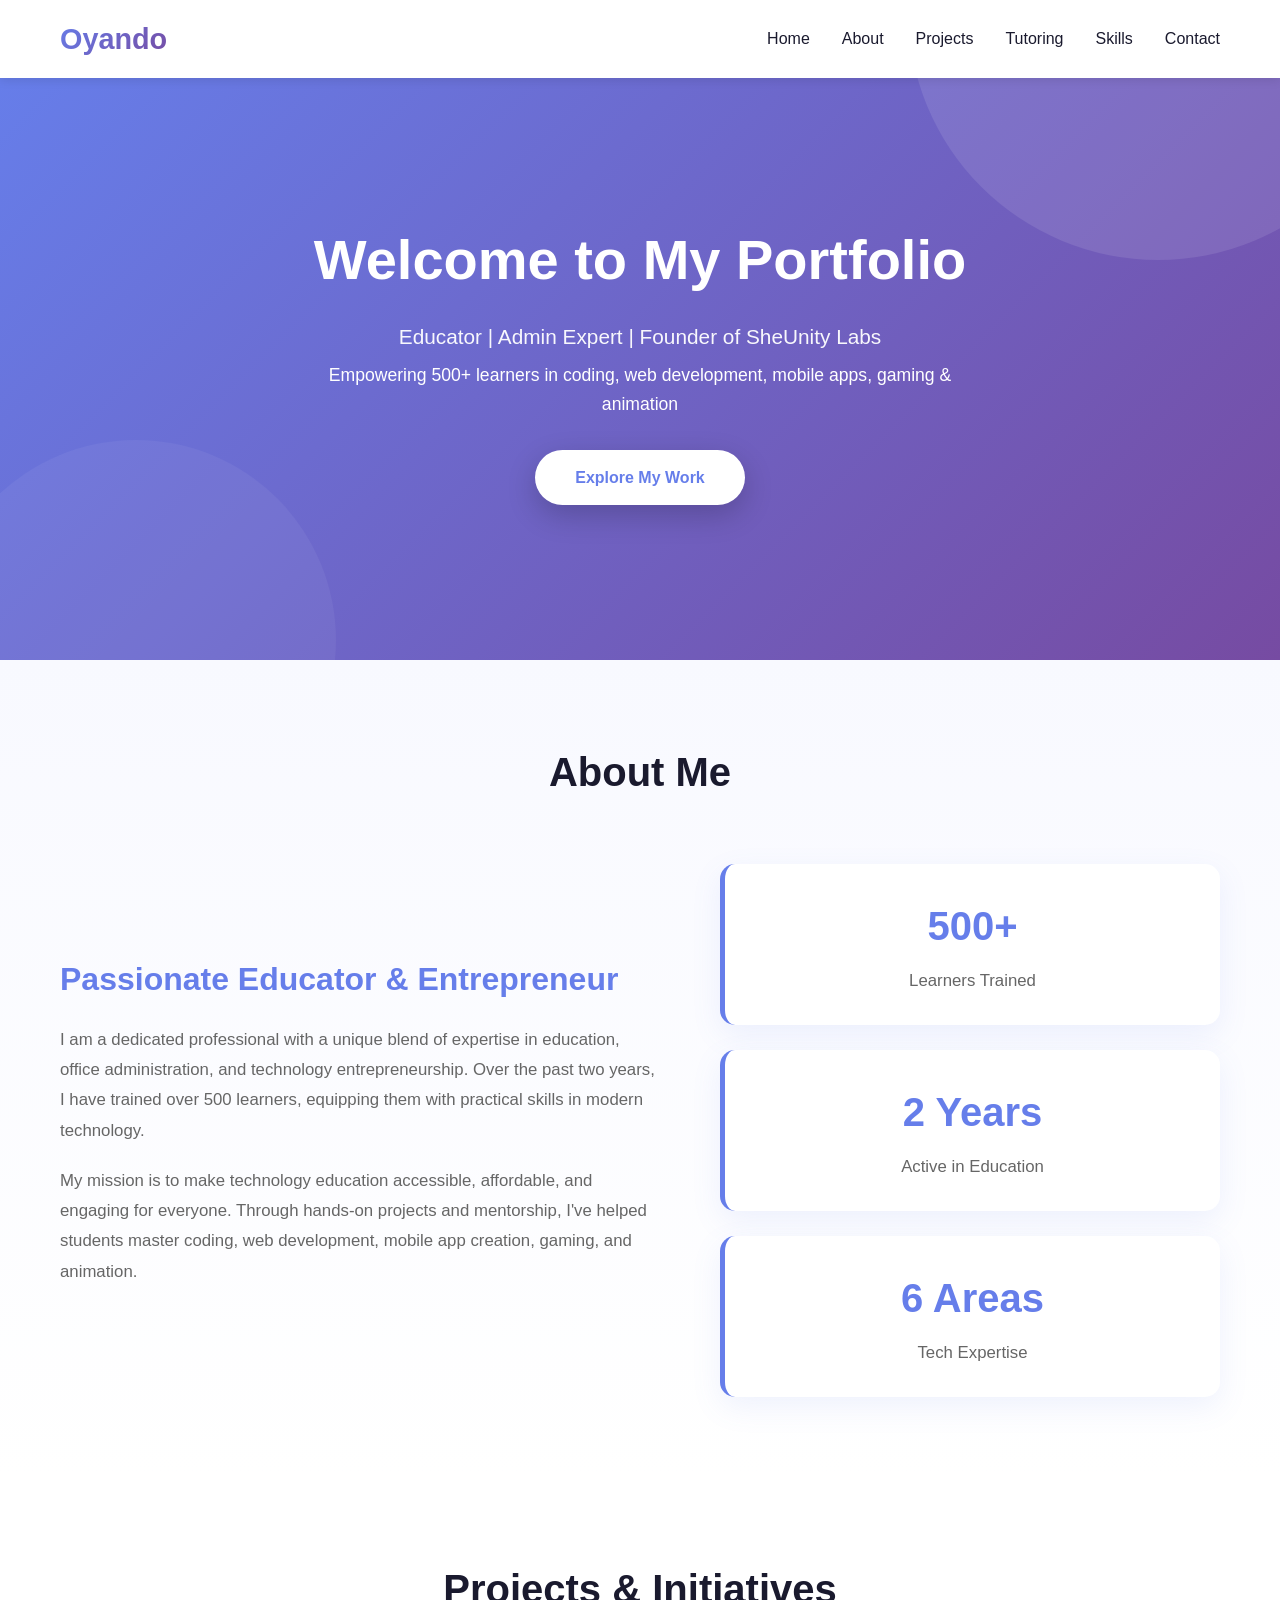
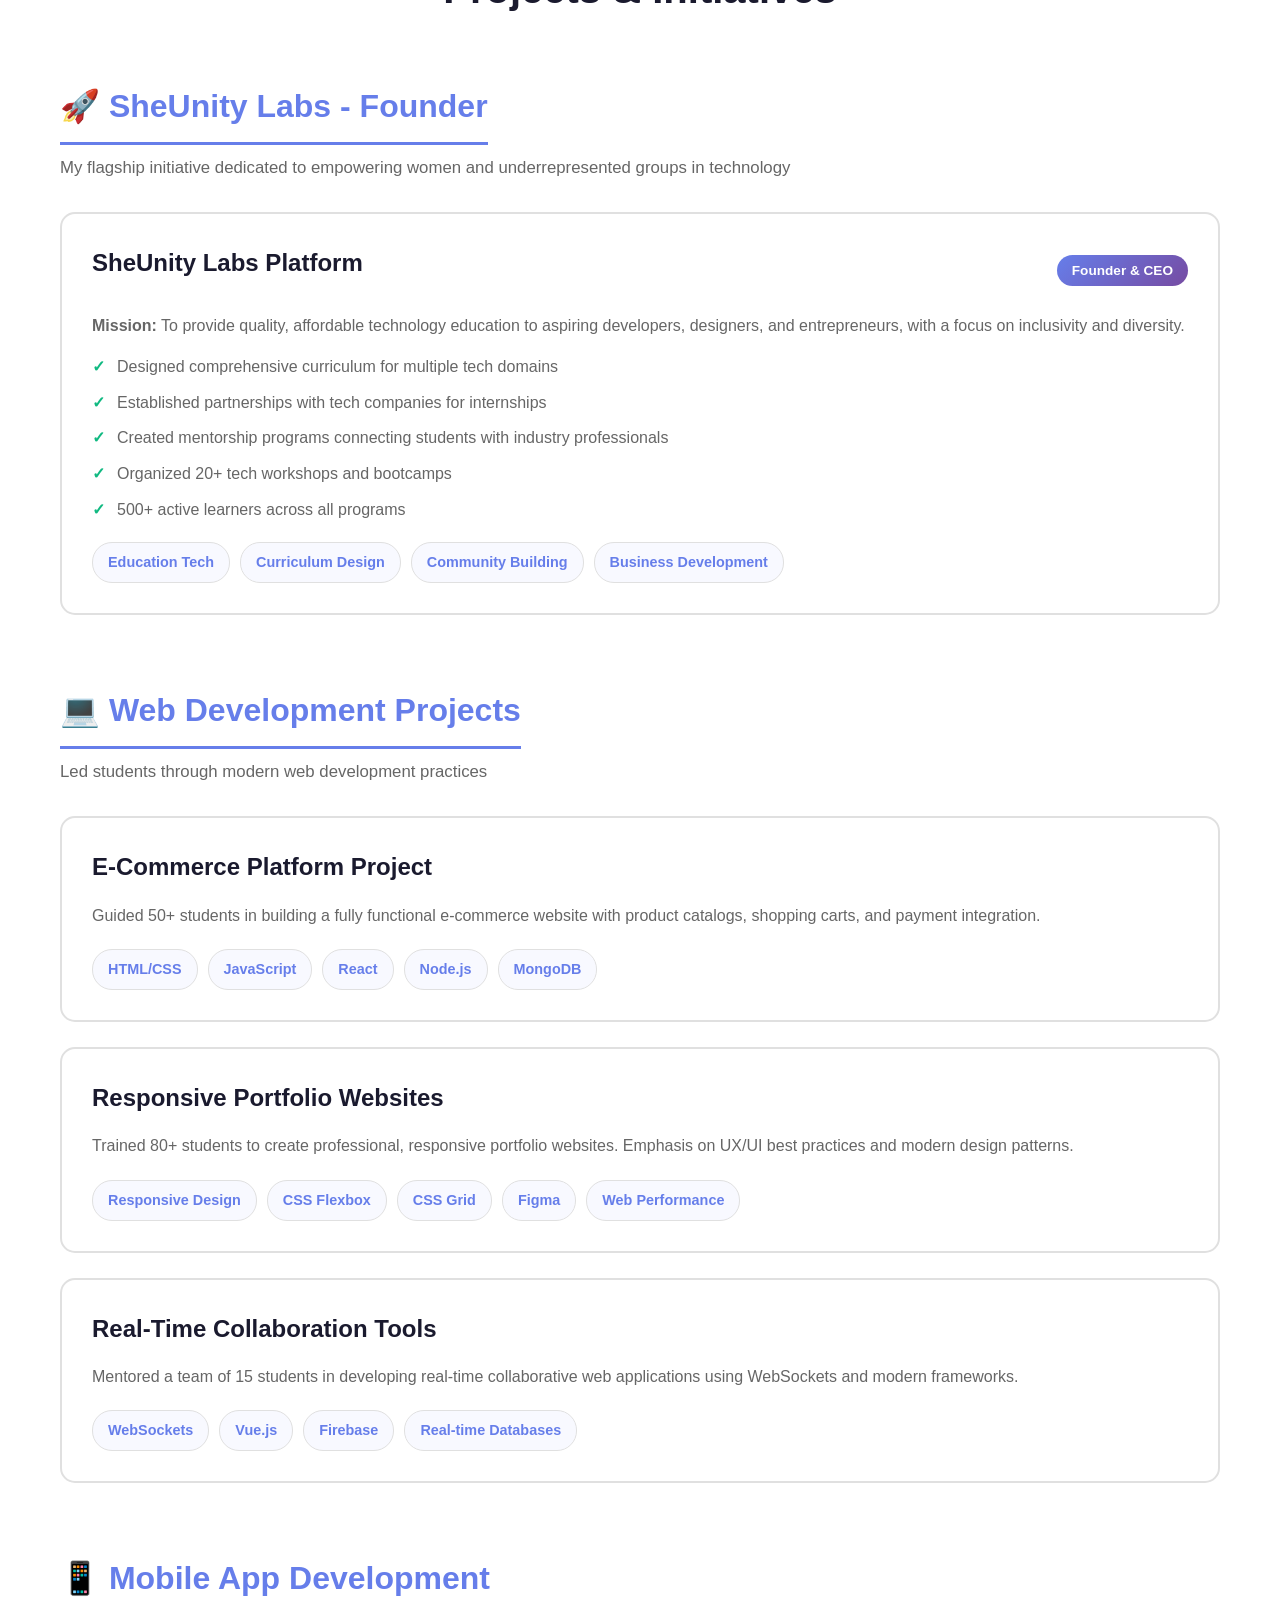
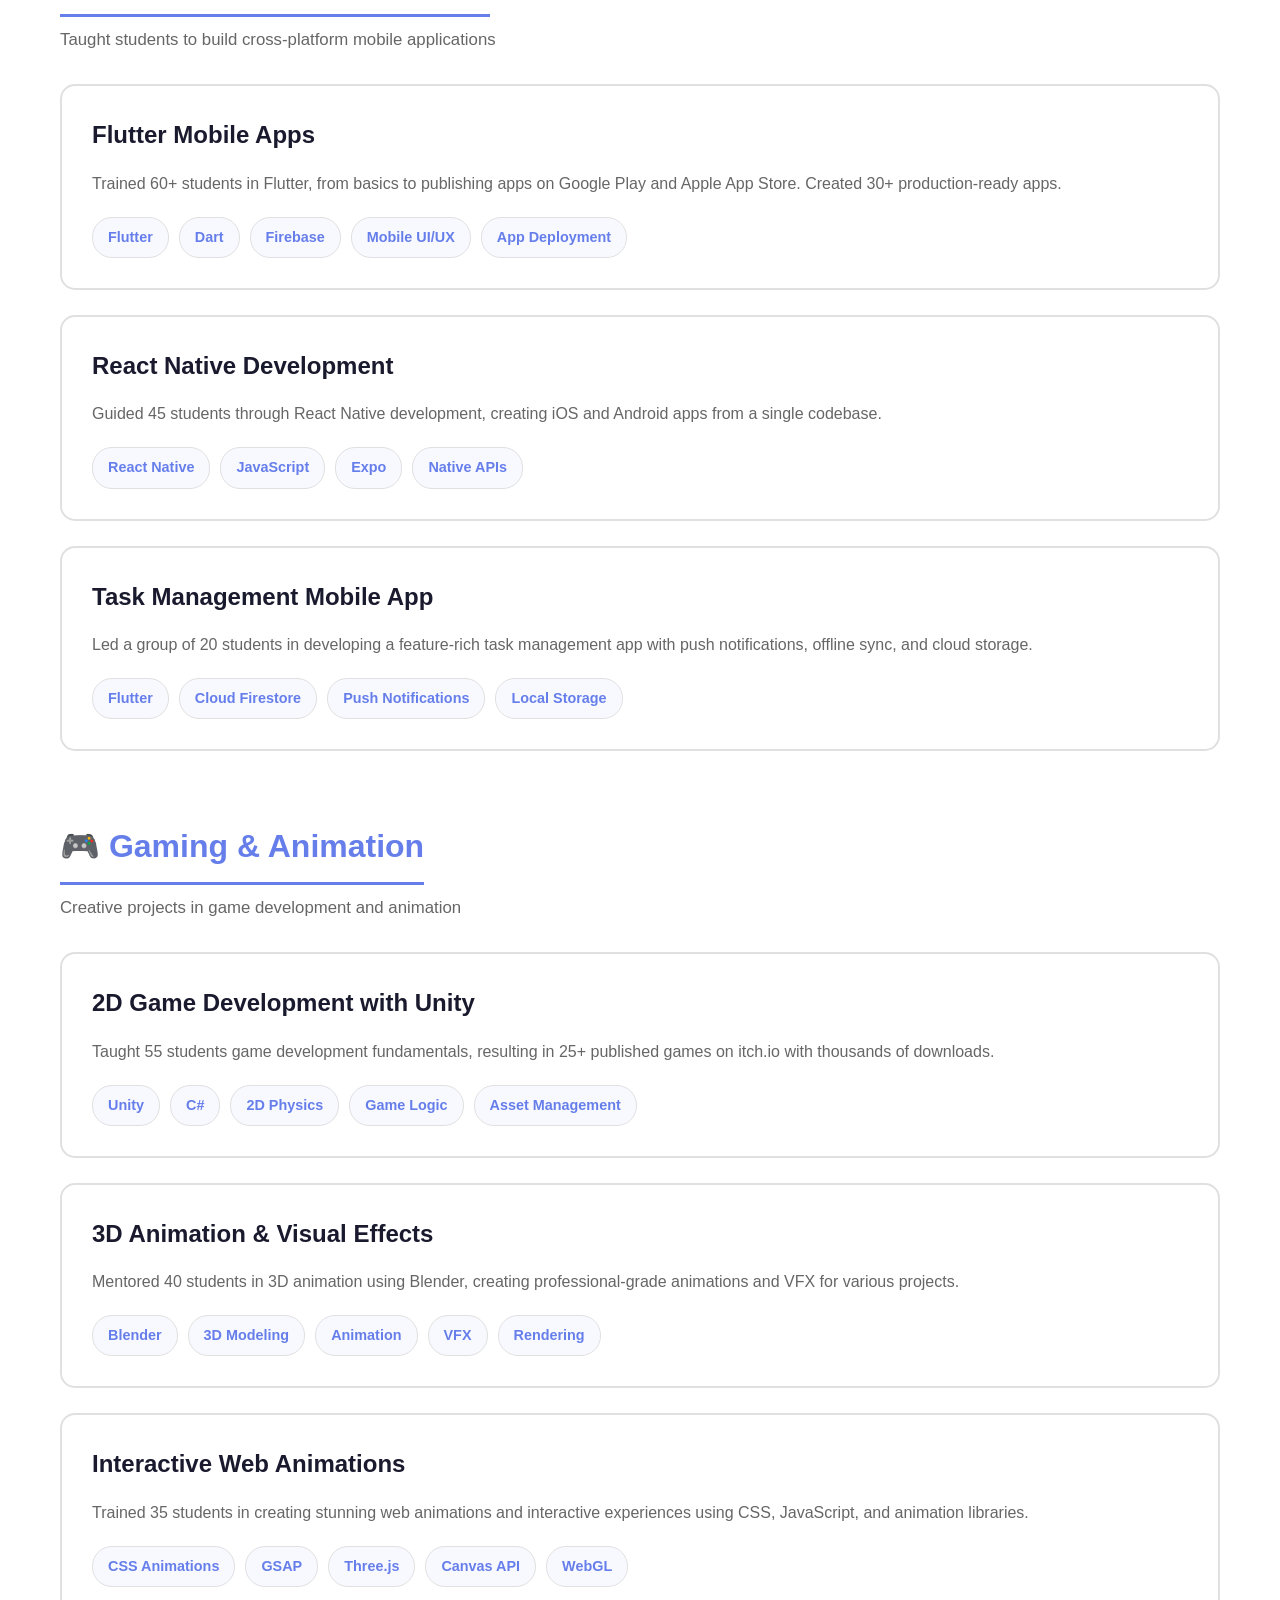
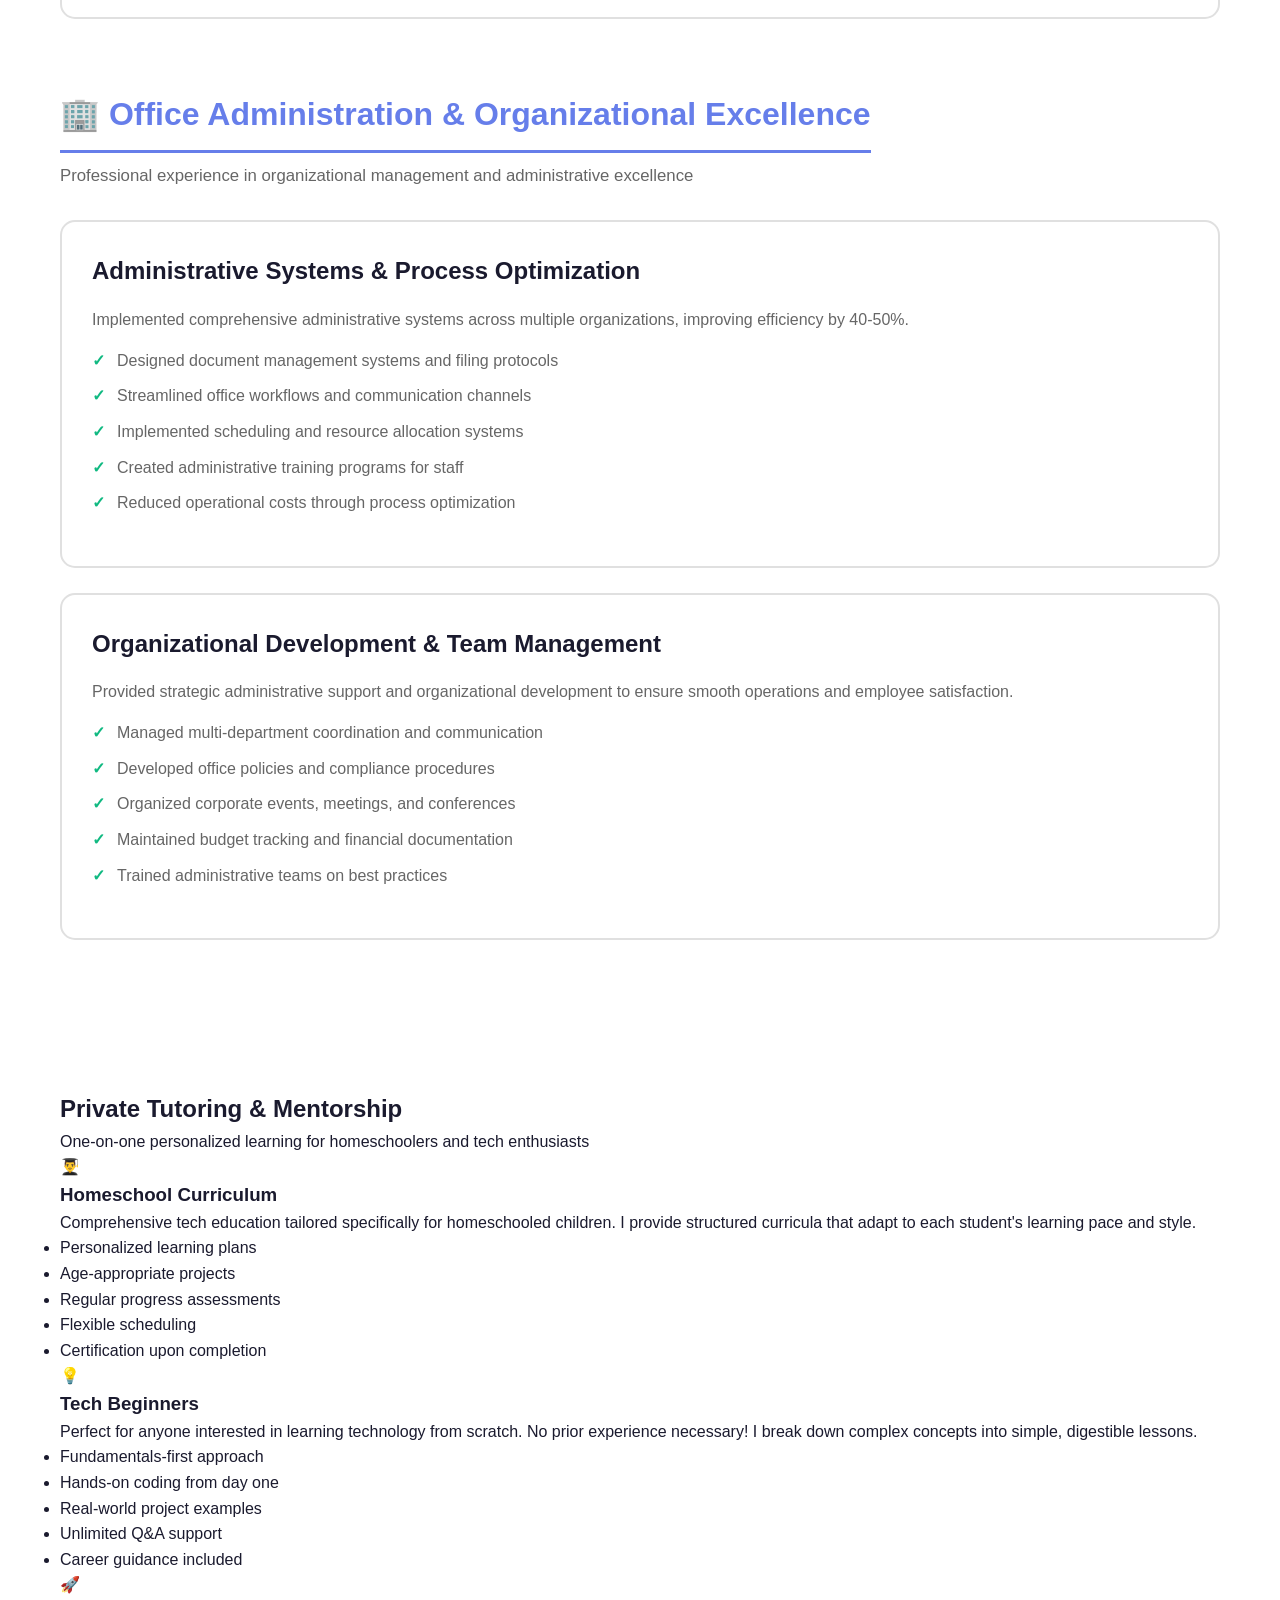
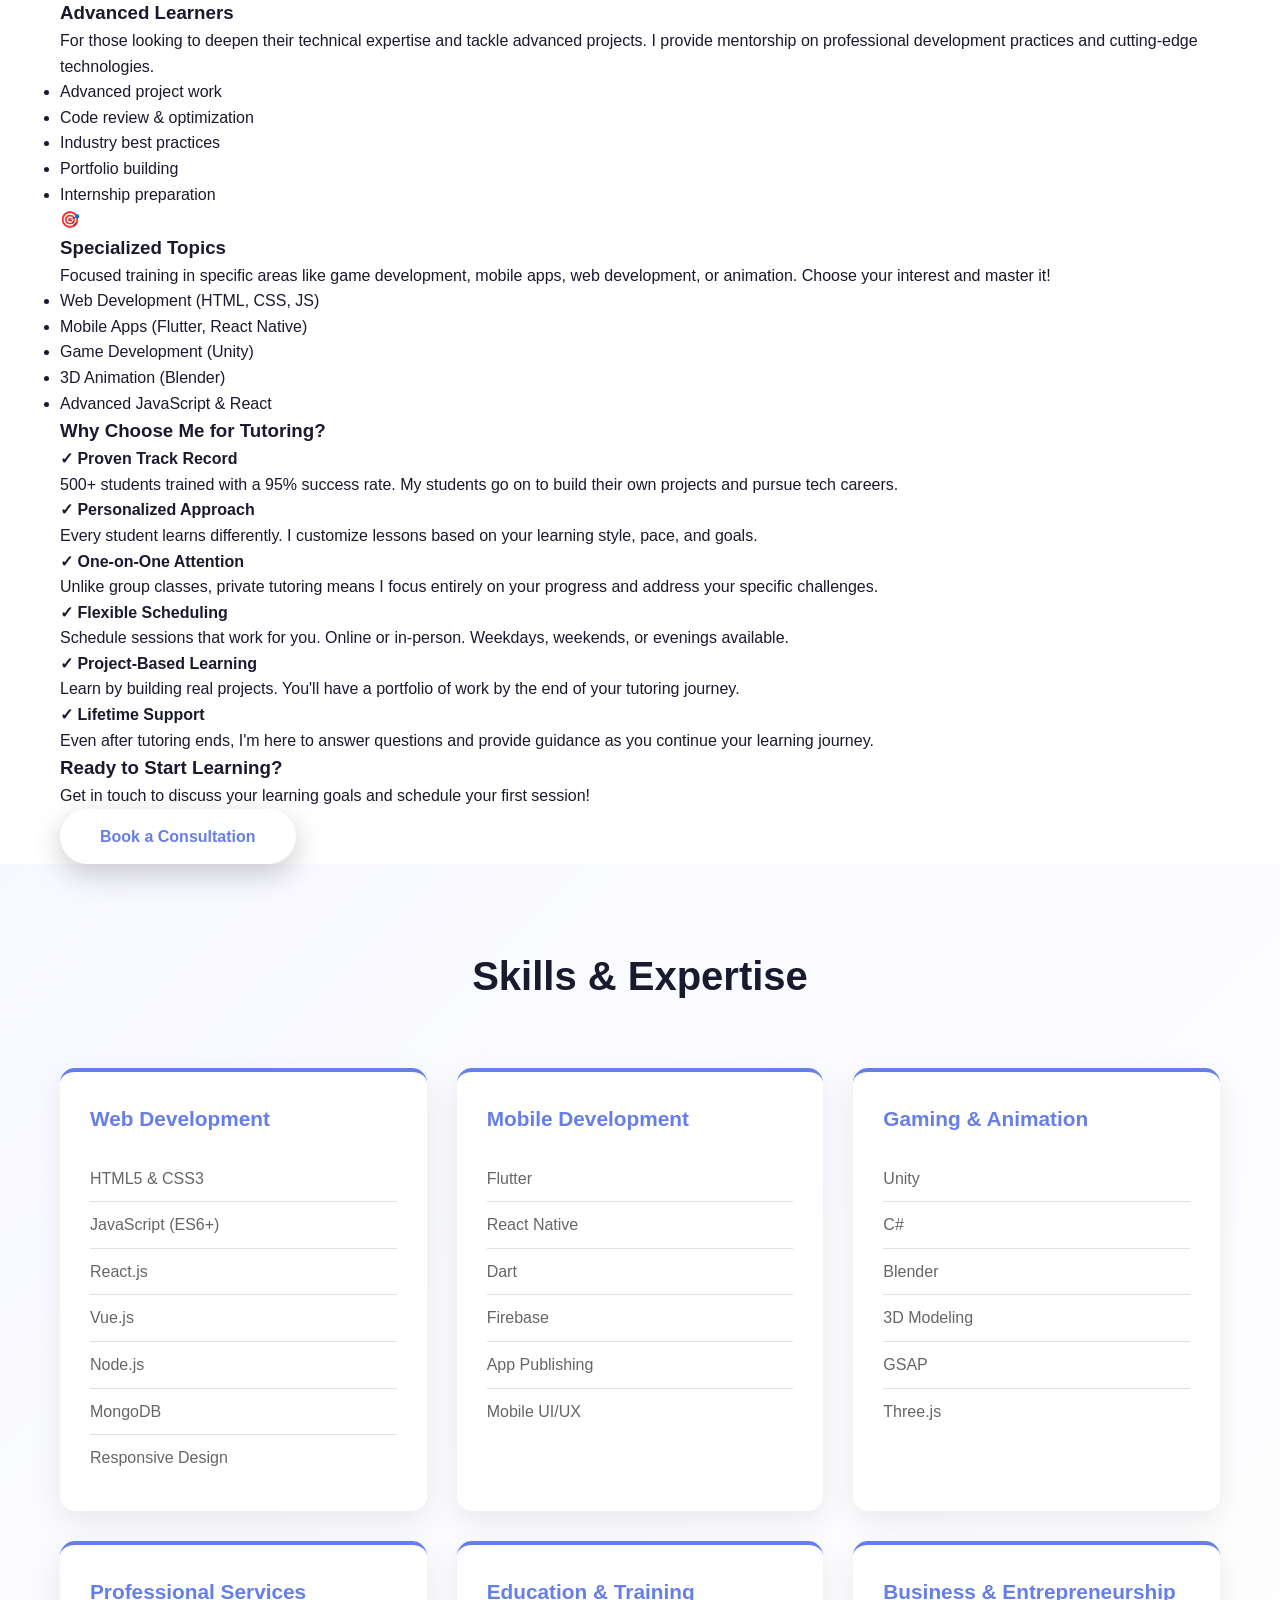
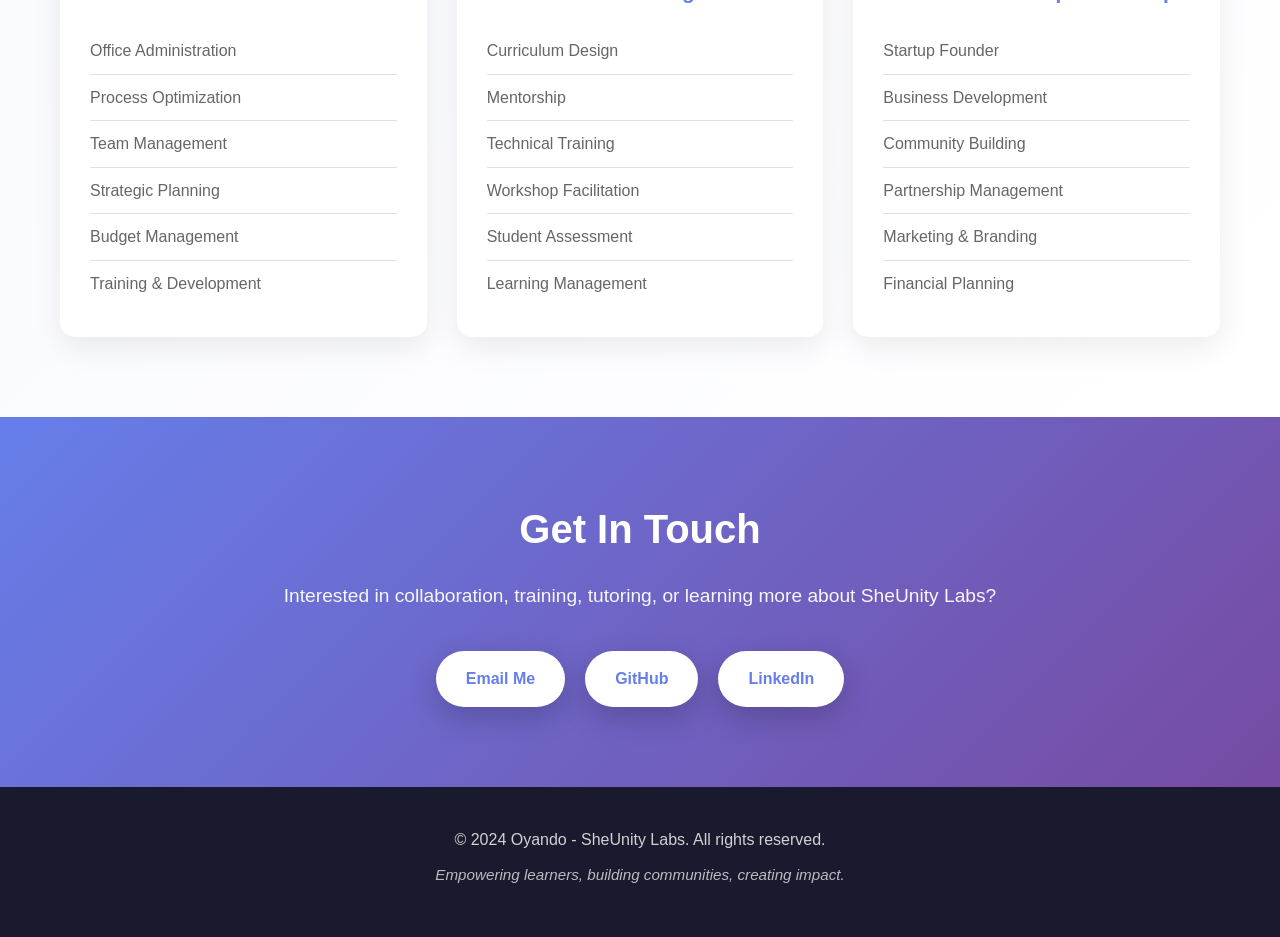
==== index.html @ 73f41432 "Add private tutoring section to portfolio" ====
<!DOCTYPE html>
<html lang="en">
<head>
    <meta charset="UTF-8">
    <meta name="viewport" content="width=device-width, initial-scale=1.0">
    <title>Oyando - Portfolio | Educator & Admin Expert</title>
    <link rel="stylesheet" href="style.css">
</head>
<body>
    <!-- Navigation -->
    <nav class="navbar">
        <div class="container">
            <div class="logo">Oyando</div>
            <ul class="nav-links">
                <li><a href="#home">Home</a></li>
                <li><a href="#about">About</a></li>
                <li><a href="#projects">Projects</a></li>
                <li><a href="#tutoring">Tutoring</a></li>
                <li><a href="#skills">Skills</a></li>
                <li><a href="#contact">Contact</a></li>
            </ul>
        </div>
    </nav>

    <!-- Hero Section -->
    <section id="home" class="hero">
        <div class="hero-content">
            <h1>Welcome to My Portfolio</h1>
            <p>Educator | Admin Expert | Founder of SheUnity Labs</p>
            <p class="subtitle">Empowering 500+ learners in coding, web development, mobile apps, gaming & animation</p>
            <a href="#projects" class="cta-button">Explore My Work</a>
        </div>
    </section>

    <!-- About Section -->
    <section id="about" class="about">
        <div class="container">
            <h2>About Me</h2>
            <div class="about-content">
                <div class="about-text">
                    <h3>Passionate Educator & Entrepreneur</h3>
                    <p>
                        I am a dedicated professional with a unique blend of expertise in education, 
                        office administration, and technology entrepreneurship. Over the past two years, 
                        I have trained over 500 learners, equipping them with practical skills in modern technology.
                    </p>
                    <p>
                        My mission is to make technology education accessible, affordable, and engaging for everyone. 
                        Through hands-on projects and mentorship, I've helped students master coding, web development, 
                        mobile app creation, gaming, and animation.
                    </p>
                </div>
                <div class="about-stats">
                    <div class="stat">
                        <h4>500+</h4>
                        <p>Learners Trained</p>
                    </div>
                    <div class="stat">
                        <h4>2 Years</h4>
                        <p>Active in Education</p>
                    </div>
                    <div class="stat">
                        <h4>6 Areas</h4>
                        <p>Tech Expertise</p>
                    </div>
                </div>
            </div>
        </div>
    </section>

    <!-- Projects Section -->
    <section id="projects" class="projects">
        <div class="container">
            <h2>Projects & Initiatives</h2>
            
            <div class="project-category">
                <h3>🚀 SheUnity Labs - Founder</h3>
                <p class="category-desc">My flagship initiative dedicated to empowering women and underrepresented groups in technology</p>
                
                <div class="project-card">
                    <div class="project-header">
                        <h4>SheUnity Labs Platform</h4>
                        <span class="badge">Founder & CEO</span>
                    </div>
                    <p>
                        <strong>Mission:</strong> To provide quality, affordable technology education to aspiring developers, 
                        designers, and entrepreneurs, with a focus on inclusivity and diversity.
                    </p>
                    <ul>
                        <li>Designed comprehensive curriculum for multiple tech domains</li>
                        <li>Established partnerships with tech companies for internships</li>
                        <li>Created mentorship programs connecting students with industry professionals</li>
                        <li>Organized 20+ tech workshops and bootcamps</li>
                        <li>500+ active learners across all programs</li>
                    </ul>
                    <div class="tech-stack">
                        <span>Education Tech</span>
                        <span>Curriculum Design</span>
                        <span>Community Building</span>
                        <span>Business Development</span>
                    </div>
                </div>
            </div>

            <div class="project-category">
                <h3>💻 Web Development Projects</h3>
                <p class="category-desc">Led students through modern web development practices</p>
                
                <div class="project-card">
                    <h4>E-Commerce Platform Project</h4>
                    <p>Guided 50+ students in building a fully functional e-commerce website with product catalogs, shopping carts, and payment integration.</p>
                    <div class="tech-stack">
                        <span>HTML/CSS</span>
                        <span>JavaScript</span>
                        <span>React</span>
                        <span>Node.js</span>
                        <span>MongoDB</span>
                    </div>
                </div>

                <div class="project-card">
                    <h4>Responsive Portfolio Websites</h4>
                    <p>Trained 80+ students to create professional, responsive portfolio websites. Emphasis on UX/UI best practices and modern design patterns.</p>
                    <div class="tech-stack">
                        <span>Responsive Design</span>
                        <span>CSS Flexbox</span>
                        <span>CSS Grid</span>
                        <span>Figma</span>
                        <span>Web Performance</span>
                    </div>
                </div>

                <div class="project-card">
                    <h4>Real-Time Collaboration Tools</h4>
                    <p>Mentored a team of 15 students in developing real-time collaborative web applications using WebSockets and modern frameworks.</p>
                    <div class="tech-stack">
                        <span>WebSockets</span>
                        <span>Vue.js</span>
                        <span>Firebase</span>
                        <span>Real-time Databases</span>
                    </div>
                </div>
            </div>

            <div class="project-category">
                <h3>📱 Mobile App Development</h3>
                <p class="category-desc">Taught students to build cross-platform mobile applications</p>
                
                <div class="project-card">
                    <h4>Flutter Mobile Apps</h4>
                    <p>Trained 60+ students in Flutter, from basics to publishing apps on Google Play and Apple App Store. Created 30+ production-ready apps.</p>
                    <div class="tech-stack">
                        <span>Flutter</span>
                        <span>Dart</span>
                        <span>Firebase</span>
                        <span>Mobile UI/UX</span>
                        <span>App Deployment</span>
                    </div>
                </div>

                <div class="project-card">
                    <h4>React Native Development</h4>
                    <p>Guided 45 students through React Native development, creating iOS and Android apps from a single codebase.</p>
                    <div class="tech-stack">
                        <span>React Native</span>
                        <span>JavaScript</span>
                        <span>Expo</span>
                        <span>Native APIs</span>
                    </div>
                </div>

                <div class="project-card">
                    <h4>Task Management Mobile App</h4>
                    <p>Led a group of 20 students in developing a feature-rich task management app with push notifications, offline sync, and cloud storage.</p>
                    <div class="tech-stack">
                        <span>Flutter</span>
                        <span>Cloud Firestore</span>
                        <span>Push Notifications</span>
                        <span>Local Storage</span>
                    </div>
                </div>
            </div>

            <div class="project-category">
                <h3>🎮 Gaming & Animation</h3>
                <p class="category-desc">Creative projects in game development and animation</p>
                
                <div class="project-card">
                    <h4>2D Game Development with Unity</h4>
                    <p>Taught 55 students game development fundamentals, resulting in 25+ published games on itch.io with thousands of downloads.</p>
                    <div class="tech-stack">
                        <span>Unity</span>
                        <span>C#</span>
                        <span>2D Physics</span>
                        <span>Game Logic</span>
                        <span>Asset Management</span>
                    </div>
                </div>

                <div class="project-card">
                    <h4>3D Animation & Visual Effects</h4>
                    <p>Mentored 40 students in 3D animation using Blender, creating professional-grade animations and VFX for various projects.</p>
                    <div class="tech-stack">
                        <span>Blender</span>
                        <span>3D Modeling</span>
                        <span>Animation</span>
                        <span>VFX</span>
                        <span>Rendering</span>
                    </div>
                </div>

                <div class="project-card">
                    <h4>Interactive Web Animations</h4>
                    <p>Trained 35 students in creating stunning web animations and interactive experiences using CSS, JavaScript, and animation libraries.</p>
                    <div class="tech-stack">
                        <span>CSS Animations</span>
                        <span>GSAP</span>
                        <span>Three.js</span>
                        <span>Canvas API</span>
                        <span>WebGL</span>
                    </div>
                </div>
            </div>

            <div class="project-category">
                <h3>🏢 Office Administration & Organizational Excellence</h3>
                <p class="category-desc">Professional experience in organizational management and administrative excellence</p>
                
                <div class="project-card">
                    <h4>Administrative Systems & Process Optimization</h4>
                    <p>Implemented comprehensive administrative systems across multiple organizations, improving efficiency by 40-50%.</p>
                    <ul>
                        <li>Designed document management systems and filing protocols</li>
                        <li>Streamlined office workflows and communication channels</li>
                        <li>Implemented scheduling and resource allocation systems</li>
                        <li>Created administrative training programs for staff</li>
                        <li>Reduced operational costs through process optimization</li>
                    </ul>
                </div>

                <div class="project-card">
                    <h4>Organizational Development & Team Management</h4>
                    <p>Provided strategic administrative support and organizational development to ensure smooth operations and employee satisfaction.</p>
                    <ul>
                        <li>Managed multi-department coordination and communication</li>
                        <li>Developed office policies and compliance procedures</li>
                        <li>Organized corporate events, meetings, and conferences</li>
                        <li>Maintained budget tracking and financial documentation</li>
                        <li>Trained administrative teams on best practices</li>
                    </ul>
                </div>
            </div>
        </div>
    </section>

    <!-- Private Tutoring Section -->
    <section id="tutoring" class="tutoring">
        <div class="container">
            <h2>Private Tutoring & Mentorship</h2>
            <p class="section-intro">One-on-one personalized learning for homeschoolers and tech enthusiasts</p>
            
            <div class="tutoring-grid">
                <div class="tutoring-card">
                    <div class="tutoring-icon">👨‍🎓</div>
                    <h3>Homeschool Curriculum</h3>
                    <p>
                        Comprehensive tech education tailored specifically for homeschooled children. 
                        I provide structured curricula that adapt to each student's learning pace and style.
                    </p>
                    <ul>
                        <li>Personalized learning plans</li>
                        <li>Age-appropriate projects</li>
                        <li>Regular progress assessments</li>
                        <li>Flexible scheduling</li>
                        <li>Certification upon completion</li>
                    </ul>
                </div>

                <div class="tutoring-card">
                    <div class="tutoring-icon">💡</div>
                    <h3>Tech Beginners</h3>
                    <p>
                        Perfect for anyone interested in learning technology from scratch. 
                        No prior experience necessary! I break down complex concepts into simple, digestible lessons.
                    </p>
                    <ul>
                        <li>Fundamentals-first approach</li>
                        <li>Hands-on coding from day one</li>
                        <li>Real-world project examples</li>
                        <li>Unlimited Q&A support</li>
                        <li>Career guidance included</li>
                    </ul>
                </div>

                <div class="tutoring-card">
                    <div class="tutoring-icon">🚀</div>
                    <h3>Advanced Learners</h3>
                    <p>
                        For those looking to deepen their technical expertise and tackle advanced projects. 
                        I provide mentorship on professional development practices and cutting-edge technologies.
                    </p>
                    <ul>
                        <li>Advanced project work</li>
                        <li>Code review & optimization</li>
                        <li>Industry best practices</li>
                        <li>Portfolio building</li>
                        <li>Internship preparation</li>
                    </ul>
                </div>

                <div class="tutoring-card">
                    <div class="tutoring-icon">🎯</div>
                    <h3>Specialized Topics</h3>
                    <p>
                        Focused training in specific areas like game development, mobile apps, 
                        web development, or animation. Choose your interest and master it!
                    </p>
                    <ul>
                        <li>Web Development (HTML, CSS, JS)</li>
                        <li>Mobile Apps (Flutter, React Native)</li>
                        <li>Game Development (Unity)</li>
                        <li>3D Animation (Blender)</li>
                        <li>Advanced JavaScript & React</li>
                    </ul>
                </div>
            </div>

            <div class="tutoring-details">
                <h3>Why Choose Me for Tutoring?</h3>
                <div class="details-grid">
                    <div class="detail-item">
                        <h4>✓ Proven Track Record</h4>
                        <p>500+ students trained with a 95% success rate. My students go on to build their own projects and pursue tech careers.</p>
                    </div>
                    <div class="detail-item">
                        <h4>✓ Personalized Approach</h4>
                        <p>Every student learns differently. I customize lessons based on your learning style, pace, and goals.</p>
                    </div>
                    <div class="detail-item">
                        <h4>✓ One-on-One Attention</h4>
                        <p>Unlike group classes, private tutoring means I focus entirely on your progress and address your specific challenges.</p>
                    </div>
                    <div class="detail-item">
                        <h4>✓ Flexible Scheduling</h4>
                        <p>Schedule sessions that work for you. Online or in-person. Weekdays, weekends, or evenings available.</p>
                    </div>
                    <div class="detail-item">
                        <h4>✓ Project-Based Learning</h4>
                        <p>Learn by building real projects. You'll have a portfolio of work by the end of your tutoring journey.</p>
                    </div>
                    <div class="detail-item">
                        <h4>✓ Lifetime Support</h4>
                        <p>Even after tutoring ends, I'm here to answer questions and provide guidance as you continue your learning journey.</p>
                    </div>
                </div>
            </div>

            <div class="tutoring-cta">
                <h3>Ready to Start Learning?</h3>
                <p>Get in touch to discuss your learning goals and schedule your first session!</p>
                <a href="#contact" class="cta-button">Book a Consultation</a>
            </div>
        </div>
    </section>

    <!-- Skills Section -->
    <section id="skills" class="skills">
        <div class="container">
            <h2>Skills & Expertise</h2>
            
            <div class="skills-grid">
                <div class="skill-category">
                    <h3>Web Development</h3>
                    <ul>
                        <li>HTML5 & CSS3</li>
                        <li>JavaScript (ES6+)</li>
                        <li>React.js</li>
                        <li>Vue.js</li>
                        <li>Node.js</li>
                        <li>MongoDB</li>
                        <li>Responsive Design</li>
                    </ul>
                </div>

                <div class="skill-category">
                    <h3>Mobile Development</h3>
                    <ul>
                        <li>Flutter</li>
                        <li>React Native</li>
                        <li>Dart</li>
                        <li>Firebase</li>
                        <li>App Publishing</li>
                        <li>Mobile UI/UX</li>
                    </ul>
                </div>

                <div class="skill-category">
                    <h3>Gaming & Animation</h3>
                    <ul>
                        <li>Unity</li>
                        <li>C#</li>
                        <li>Blender</li>
                        <li>3D Modeling</li>
                        <li>GSAP</li>
                        <li>Three.js</li>
                    </ul>
                </div>

                <div class="skill-category">
                    <h3>Professional Services</h3>
                    <ul>
                        <li>Office Administration</li>
                        <li>Process Optimization</li>
                        <li>Team Management</li>
                        <li>Strategic Planning</li>
                        <li>Budget Management</li>
                        <li>Training & Development</li>
                    </ul>
                </div>

                <div class="skill-category">
                    <h3>Education & Training</h3>
                    <ul>
                        <li>Curriculum Design</li>
                        <li>Mentorship</li>
                        <li>Technical Training</li>
                        <li>Workshop Facilitation</li>
                        <li>Student Assessment</li>
                        <li>Learning Management</li>
                    </ul>
                </div>

                <div class="skill-category">
                    <h3>Business & Entrepreneurship</h3>
                    <ul>
                        <li>Startup Founder</li>
                        <li>Business Development</li>
                        <li>Community Building</li>
                        <li>Partnership Management</li>
                        <li>Marketing & Branding</li>
                        <li>Financial Planning</li>
                    </ul>
                </div>
            </div>
        </div>
    </section>

    <!-- Contact Section -->
    <section id="contact" class="contact">
        <div class="container">
            <h2>Get In Touch</h2>
            <p>Interested in collaboration, training, tutoring, or learning more about SheUnity Labs?</p>
            <div class="contact-links">
                <a href="mailto:info.sheunity@gmail.com" class="contact-btn">Email Me</a>
                <a href="https://github.com/infosheunity-droid" class="contact-btn" target="_blank">GitHub</a>
                <a href="#" class="contact-btn">LinkedIn</a>
            </div>
        </div>
    </section>

    <!-- Footer -->
    <footer>
        <div class="container">
            <p>&copy; 2024 Oyando - SheUnity Labs. All rights reserved.</p>
            <p>Empowering learners, building communities, creating impact.</p>
        </div>
    </footer>

    <script src="script.js"></script>
</body>
</html>
---- style.css ----
* {
    margin: 0;
    padding: 0;
    box-sizing: border-box;
}

:root {
    --primary-color: #667eea;
    --secondary-color: #764ba2;
    --accent-color: #f093fb;
    --dark-bg: #0f0f1e;
    --light-bg: #f8f9ff;
    --text-dark: #1a1a2e;
    --text-light: #666;
    --border-color: #e0e0e0;
    --success-color: #10b981;
}

html {
    scroll-behavior: smooth;
}

body {
    font-family: 'Segoe UI', Tahoma, Geneva, Verdana, sans-serif;
    background-color: #fff;
    color: var(--text-dark);
    line-height: 1.6;
}

.container {
    max-width: 1200px;
    margin: 0 auto;
    padding: 0 20px;
}

/* Navigation */
.navbar {
    position: fixed;
    top: 0;
    width: 100%;
    background: white;
    box-shadow: 0 2px 10px rgba(0, 0, 0, 0.1);
    z-index: 1000;
    transition: all 0.3s ease;
}

.navbar .container {
    display: flex;
    justify-content: space-between;
    align-items: center;
    padding: 1rem 20px;
}

.logo {
    font-size: 1.8rem;
    font-weight: 700;
    background: linear-gradient(135deg, var(--primary-color), var(--secondary-color));
    -webkit-background-clip: text;
    -webkit-text-fill-color: transparent;
    background-clip: text;
}

.nav-links {
    display: flex;
    list-style: none;
    gap: 2rem;
}

.nav-links a {
    text-decoration: none;
    color: var(--text-dark);
    font-weight: 500;
    transition: color 0.3s;
    position: relative;
}

.nav-links a:hover {
    color: var(--primary-color);
}

.nav-links a::after {
    content: '';
    position: absolute;
    bottom: -5px;
    left: 0;
    width: 0;
    height: 2px;
    background: linear-gradient(135deg, var(--primary-color), var(--secondary-color));
    transition: width 0.3s;
}

.nav-links a:hover::after {
    width: 100%;
}

@media (max-width: 768px) {
    .nav-links {
        gap: 1rem;
        font-size: 0.9rem;
    }
}

/* Hero Section */
.hero {
    margin-top: 60px;
    padding: 100px 20px;
    background: linear-gradient(135deg, var(--primary-color) 0%, var(--secondary-color) 100%);
    color: white;
    text-align: center;
    min-height: 600px;
    display: flex;
    align-items: center;
    justify-content: center;
    position: relative;
    overflow: hidden;
}

.hero::before {
    content: '';
    position: absolute;
    top: -50%;
    right: -10%;
    width: 500px;
    height: 500px;
    background: rgba(255, 255, 255, 0.1);
    border-radius: 50%;
    animation: float 6s ease-in-out infinite;
}

.hero::after {
    content: '';
    position: absolute;
    bottom: -30%;
    left: -5%;
    width: 400px;
    height: 400px;
    background: rgba(255, 255, 255, 0.05);
    border-radius: 50%;
    animation: float 8s ease-in-out infinite reverse;
}

@keyframes float {
    0%, 100% { transform: translateY(0); }
    50% { transform: translateY(-30px); }
}

.hero-content {
    position: relative;
    z-index: 1;
    max-width: 700px;
}

.hero h1 {
    font-size: 3.5rem;
    margin-bottom: 1rem;
    font-weight: 800;
    animation: slideInDown 0.8s ease;
}

.hero p {
    font-size: 1.3rem;
    margin-bottom: 0.5rem;
    opacity: 0.95;
}

.hero .subtitle {
    font-size: 1.1rem;
    margin-bottom: 2rem;
    opacity: 0.9;
    animation: slideInUp 0.8s ease 0.2s both;
}

@keyframes slideInDown {
    from {
        opacity: 0;
        transform: translateY(-30px);
    }
    to {
        opacity: 1;
        transform: translateY(0);
    }
}

@keyframes slideInUp {
    from {
        opacity: 0;
        transform: translateY(30px);
    }
    to {
        opacity: 1;
        transform: translateY(0);
    }
}

.cta-button {
    display: inline-block;
    padding: 15px 40px;
    background: white;
    color: var(--primary-color);
    text-decoration: none;
    border-radius: 50px;
    font-weight: 700;
    transition: all 0.3s;
    box-shadow: 0 10px 30px rgba(0, 0, 0, 0.2);
    animation: slideInUp 0.8s ease 0.4s both;
}

.cta-button:hover {
    transform: translateY(-3px);
    box-shadow: 0 15px 40px rgba(0, 0, 0, 0.3);
}

/* About Section */
.about {
    padding: 80px 20px;
    background: linear-gradient(180deg, var(--light-bg) 0%, white 100%);
}

.about h2 {
    text-align: center;
    font-size: 2.5rem;
    margin-bottom: 60px;
    color: var(--text-dark);
}

.about-content {
    display: grid;
    grid-template-columns: 1.2fr 1fr;
    gap: 60px;
    align-items: center;
}

.about-text h3 {
    font-size: 2rem;
    margin-bottom: 20px;
    color: var(--primary-color);
}

.about-text p {
    color: var(--text-light);
    margin-bottom: 20px;
    font-size: 1.05rem;
    line-height: 1.8;
}

.about-stats {
    display: grid;
    grid-template-columns: 1fr;
    gap: 25px;
}

.stat {
    background: white;
    padding: 30px;
    border-radius: 15px;
    text-align: center;
    box-shadow: 0 10px 30px rgba(102, 126, 234, 0.1);
    transition: all 0.3s;
    border-left: 5px solid var(--primary-color);
}

.stat:hover {
    transform: translateY(-5px);
    box-shadow: 0 15px 40px rgba(102, 126, 234, 0.2);
}

.stat h4 {
    font-size: 2.5rem;
    color: var(--primary-color);
    margin-bottom: 10px;
}

.stat p {
    color: var(--text-light);
    font-size: 1.05rem;
}

@media (max-width: 768px) {
    .about-content {
        grid-template-columns: 1fr;
    }
    
    .hero h1 {
        font-size: 2.5rem;
    }
}

/* Projects Section */
.projects {
    padding: 80px 20px;
    background: white;
}

.projects h2 {
    text-align: center;
    font-size: 2.5rem;
    margin-bottom: 60px;
    color: var(--text-dark);
}

.project-category {
    margin-bottom: 70px;
}

.project-category h3 {
    font-size: 2rem;
    color: var(--primary-color);
    margin-bottom: 10px;
    padding-bottom: 10px;
    border-bottom: 3px solid var(--primary-color);
    display: inline-block;
}

.category-desc {
    color: var(--text-light);
    margin-bottom: 30px;
    font-size: 1.05rem;
}

.project-card {
    background: white;
    border: 2px solid var(--border-color);
    border-radius: 15px;
    padding: 30px;
    margin-bottom: 25px;
    transition: all 0.3s;
    position: relative;
    overflow: hidden;
}

.project-card::before {
    content: '';
    position: absolute;
    top: 0;
    left: -100%;
    width: 100%;
    height: 100%;
    background: linear-gradient(135deg, var(--primary-color), var(--secondary-color));
    opacity: 0.05;
    transition: left 0.3s;
    z-index: -1;
}

.project-card:hover::before {
    left: 0;
}

.project-card:hover {
    border-color: var(--primary-color);
    box-shadow: 0 15px 40px rgba(102, 126, 234, 0.15);
    transform: translateY(-5px);
}

.project-header {
    display: flex;
    justify-content: space-between;
    align-items: center;
    margin-bottom: 15px;
    flex-wrap: wrap;
    gap: 10px;
}

.project-card h4 {
    font-size: 1.5rem;
    color: var(--text-dark);
    margin-bottom: 15px;
}

.badge {
    background: linear-gradient(135deg, var(--primary-color), var(--secondary-color));
    color: white;
    padding: 5px 15px;
    border-radius: 20px;
    font-size: 0.85rem;
    font-weight: 600;
}

.project-card p {
    color: var(--text-light);
    margin-bottom: 15px;
    line-height: 1.7;
}

.project-card ul {
    list-style: none;
    margin-bottom: 20px;
}

.project-card li {
    color: var(--text-light);
    margin-bottom: 10px;
    padding-left: 25px;
    position: relative;
}

.project-card li::before {
    content: '✓';
    position: absolute;
    left: 0;
    color: var(--success-color);
    font-weight: bold;
}

.tech-stack {
    display: flex;
    flex-wrap: wrap;
    gap: 10px;
    margin-top: 20px;
}

.tech-stack span {
    background: var(--light-bg);
    color: var(--primary-color);
    padding: 8px 15px;
    border-radius: 20px;
    font-size: 0.9rem;
    font-weight: 600;
    border: 1px solid var(--border-color);
    transition: all 0.3s;
}

.tech-stack span:hover {
    background: var(--primary-color);
    color: white;
    border-color: var(--primary-color);
}

/* Skills Section */
.skills {
    padding: 80px 20px;
    background: linear-gradient(135deg, var(--light-bg) 0%, white 100%);
}

.skills h2 {
    text-align: center;
    font-size: 2.5rem;
    margin-bottom: 60px;
    color: var(--text-dark);
}

.skills-grid {
    display: grid;
    grid-template-columns: repeat(auto-fit, minmax(300px, 1fr));
    gap: 30px;
}

.skill-category {
    background: white;
    padding: 30px;
    border-radius: 15px;
    box-shadow: 0 10px 30px rgba(0, 0, 0, 0.08);
    transition: all 0.3s;
    border-top: 4px solid var(--primary-color);
}

.skill-category:hover {
    transform: translateY(-10px);
    box-shadow: 0 15px 40px rgba(102, 126, 234, 0.2);
}

.skill-category h3 {
    color: var(--primary-color);
    margin-bottom: 20px;
    font-size: 1.3rem;
}

.skill-category ul {
    list-style: none;
}

.skill-category li {
    color: var(--text-light);
    padding: 10px 0;
    border-bottom: 1px solid var(--border-color);
    transition: color 0.3s;
}

.skill-category li:last-child {
    border-bottom: none;
}

.skill-category li:hover {
    color: var(--primary-color);
    padding-left: 10px;
}

/* Contact Section */
.contact {
    padding: 80px 20px;
    background: linear-gradient(135deg, var(--primary-color) 0%, var(--secondary-color) 100%);
    color: white;
    text-align: center;
}

.contact h2 {
    font-size: 2.5rem;
    margin-bottom: 20px;
}

.contact p {
    font-size: 1.2rem;
    margin-bottom: 40px;
    opacity: 0.95;
}

.contact-links {
    display: flex;
    gap: 20px;
    justify-content: center;
    flex-wrap: wrap;
}

.contact-btn {
    display: inline-block;
    padding: 15px 30px;
    background: white;
    color: var(--primary-color);
    text-decoration: none;
    border-radius: 50px;
    font-weight: 700;
    transition: all 0.3s;
    box-shadow: 0 10px 30px rgba(0, 0, 0, 0.2);
}

.contact-btn:hover {
    transform: translateY(-3px);
    box-shadow: 0 15px 40px rgba(0, 0, 0, 0.3);
}

/* Footer */
footer {
    background: var(--text-dark);
    color: white;
    padding: 40px 20px;
    text-align: center;
}

footer p {
    margin-bottom: 10px;
}

footer p:first-child {
    font-size: 1rem;
    opacity: 0.8;
}

footer p:last-child {
    font-size: 0.95rem;
    opacity: 0.7;
    font-style: italic;
}

/* Responsive Design */
@media (max-width: 1024px) {
    .hero h1 {
        font-size: 3rem;
    }
    
    .about-content {
        gap: 40px;
    }
    
    .skills-grid {
        grid-template-columns: repeat(2, 1fr);
    }
}

@media (max-width: 768px) {
    .navbar .container {
        padding: 1rem 15px;
    }
    
    .nav-links {
        gap: 1rem;
        font-size: 0.9rem;
    }
    
    .hero {
        margin-top: 60px;
        padding: 60px 20px;
        min-height: auto;
    }
    
    .hero h1 {
        font-size: 2rem;
    }
    
    .hero p {
        font-size: 1rem;
    }
    
    .about {
        padding: 60px 20px;
    }
    
    .about h2,
    .projects h2,
    .skills h2,
    .contact h2 {
        font-size: 2rem;
        margin-bottom: 40px;
    }
    
    .about-content {
        grid-template-columns: 1fr;
        gap: 30px;
    }
    
    .about-stats {
        grid-template-columns: 1fr;
    }
    
    .projects {
        padding: 60px 20px;
    }
    
    .skills {
        padding: 60px 20px;
    }
    
    .skills-grid {
        grid-template-columns: 1fr;
    }
    
    .contact {
        padding: 60px 20px;
    }
    
    .contact-links {
        flex-direction: column;
        gap: 15px;
    }
    
    .contact-btn {
        width: 100%;
    }
}

@media (max-width: 480px) {
    .hero h1 {
        font-size: 1.5rem;
    }
    
    .project-header {
        flex-direction: column;
        align-items: flex-start;
    }
    
    .badge {
        align-self: flex-start;
    }
    
    .about-text h3 {
        font-size: 1.5rem;
    }
}

/* Scroll animations */
@keyframes fadeInUp {
    from {
        opacity: 0;
        transform: translateY(30px);
    }
    to {
        opacity: 1;
        transform: translateY(0);
    }
}

.project-card,
.skill-category,
.stat {
    animation: fadeInUp 0.6s ease forwards;
}

/* Utility classes */
.text-center {
    text-align: center;
}

.mb-20 {
    margin-bottom: 20px;
}

.mt-40 {
    margin-top: 40px;
}
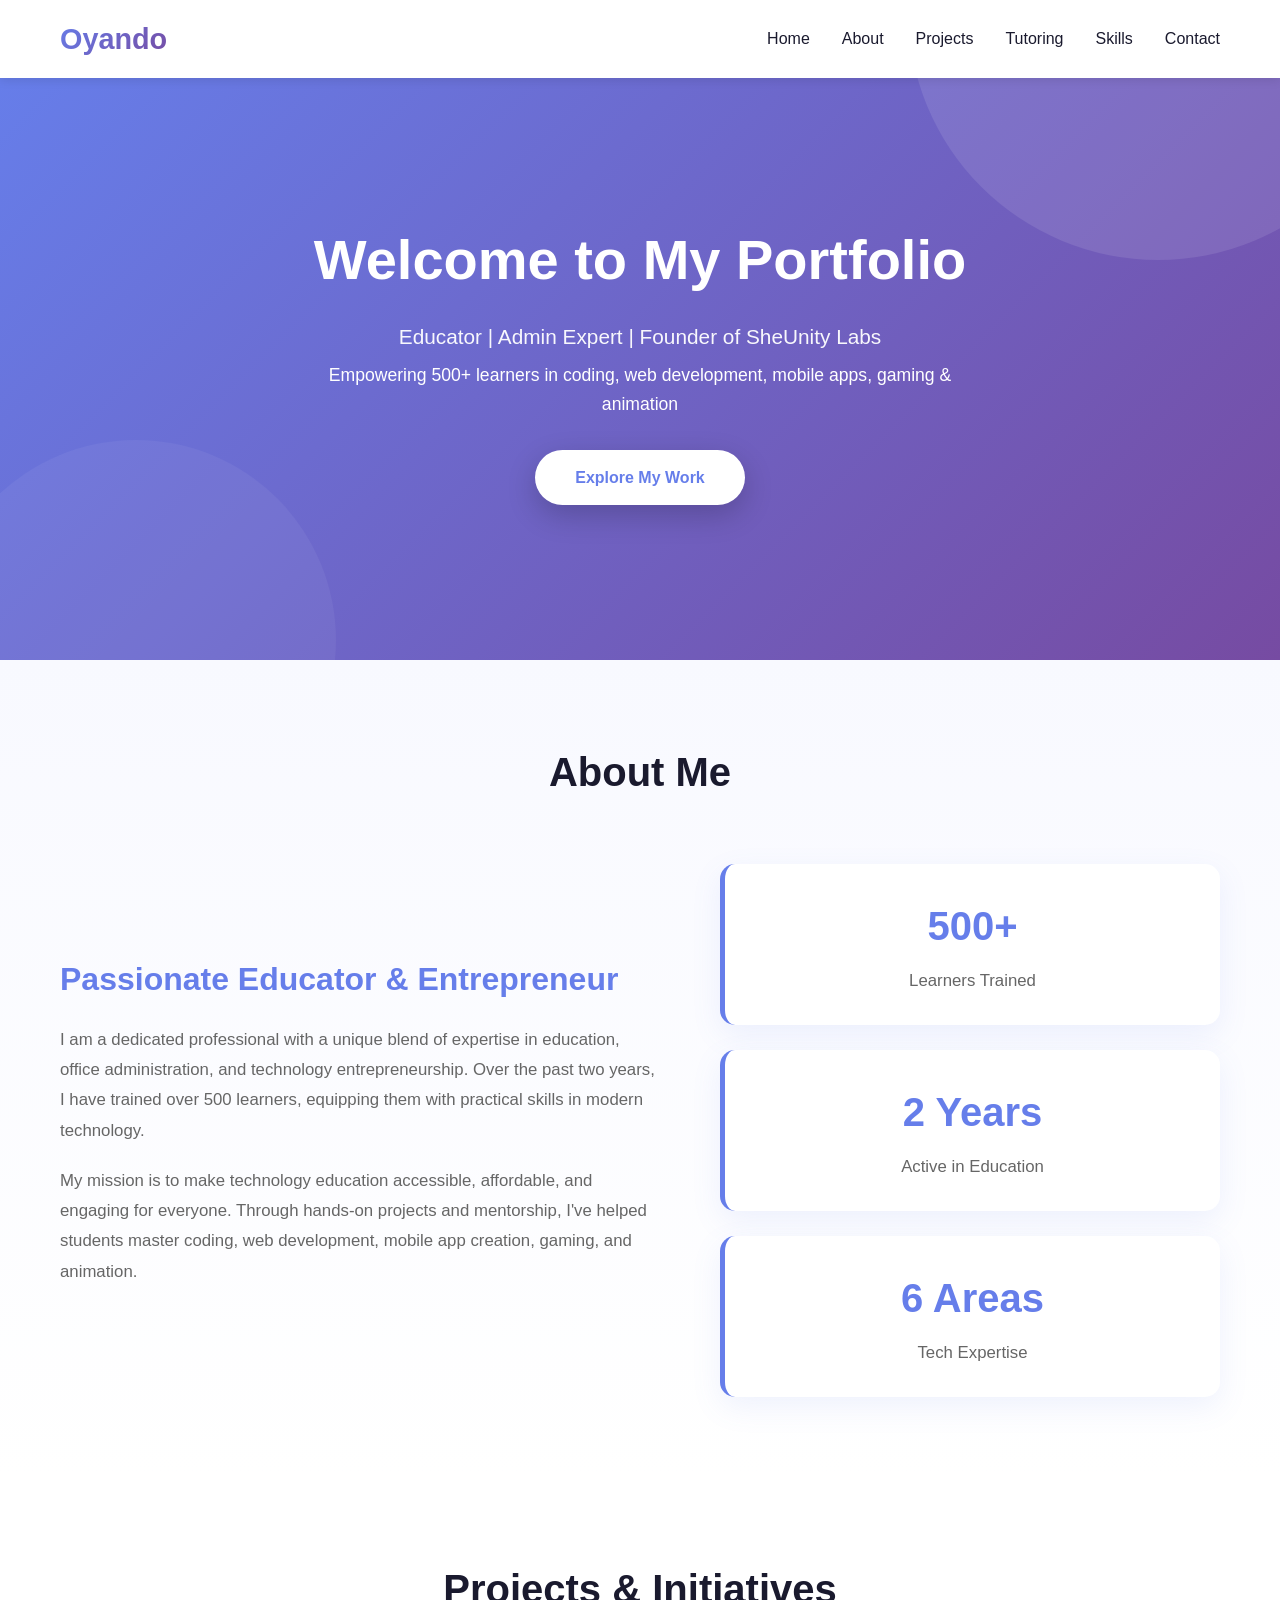
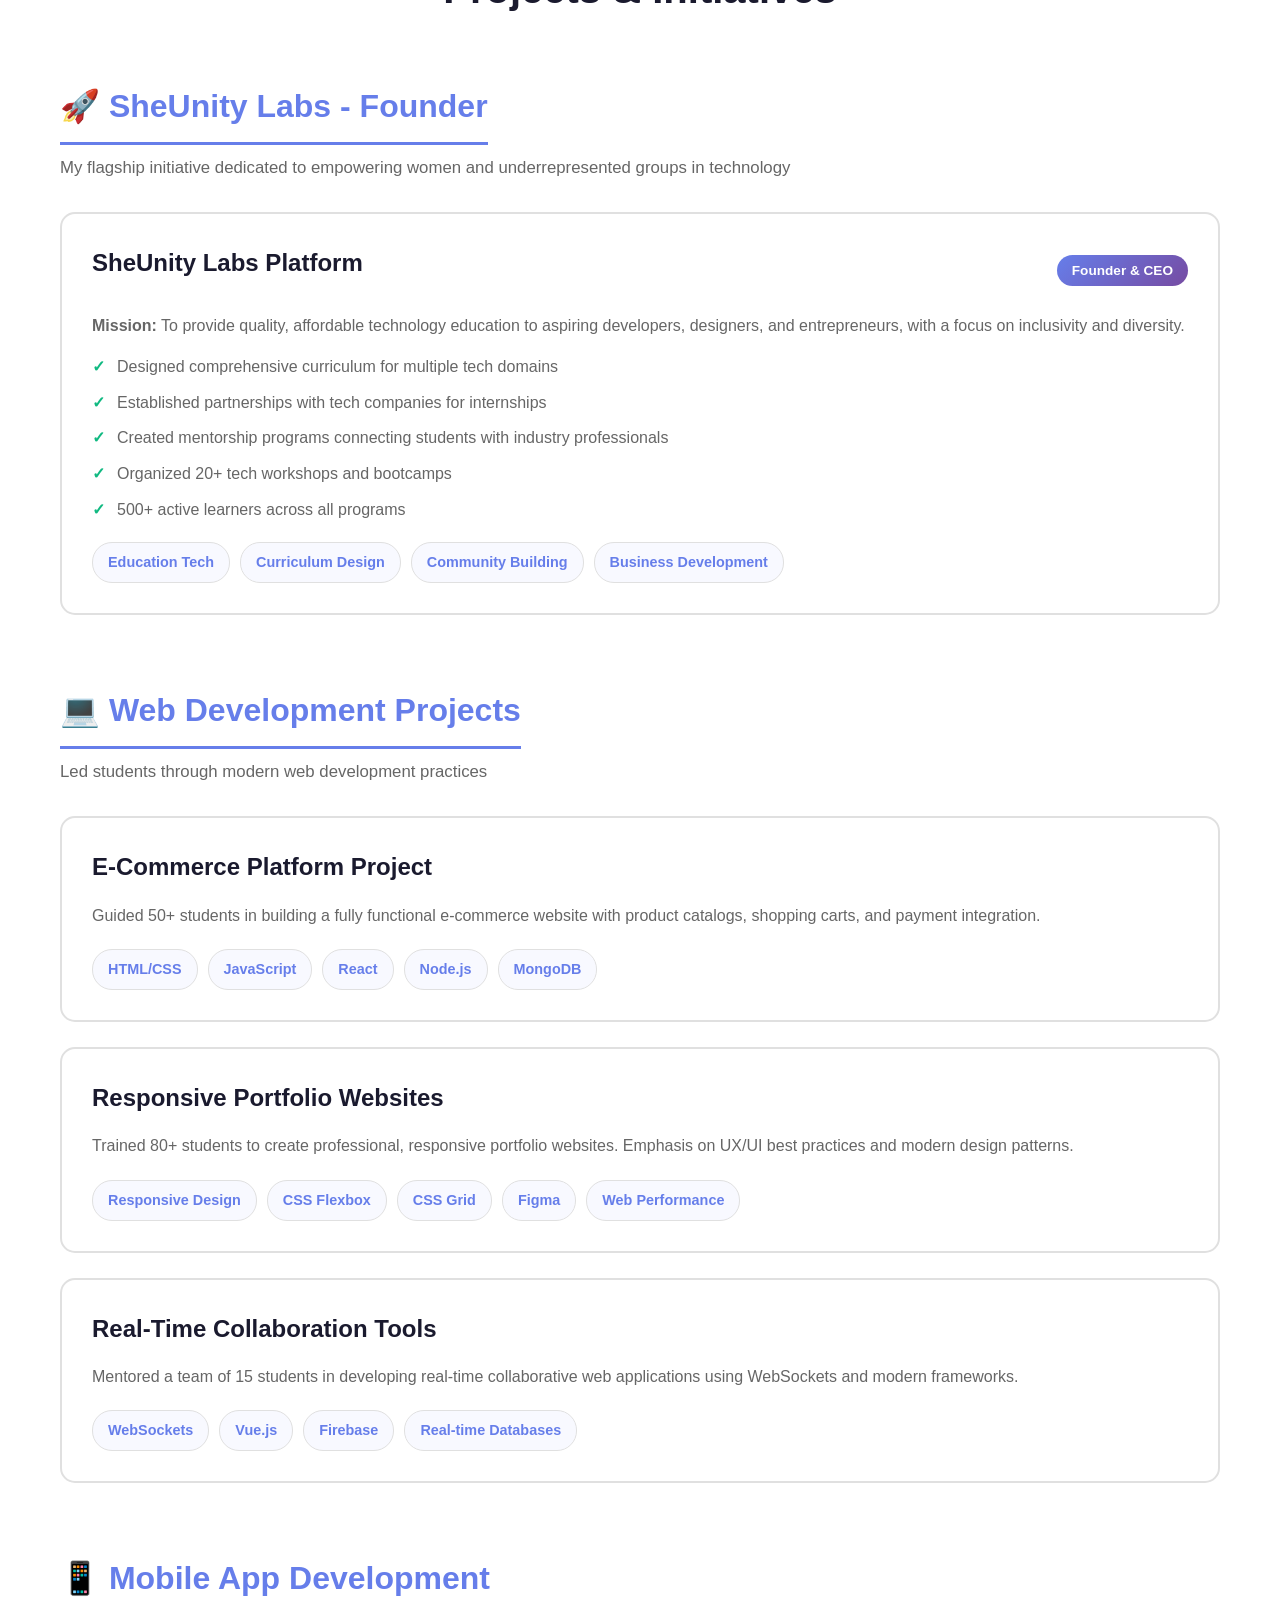
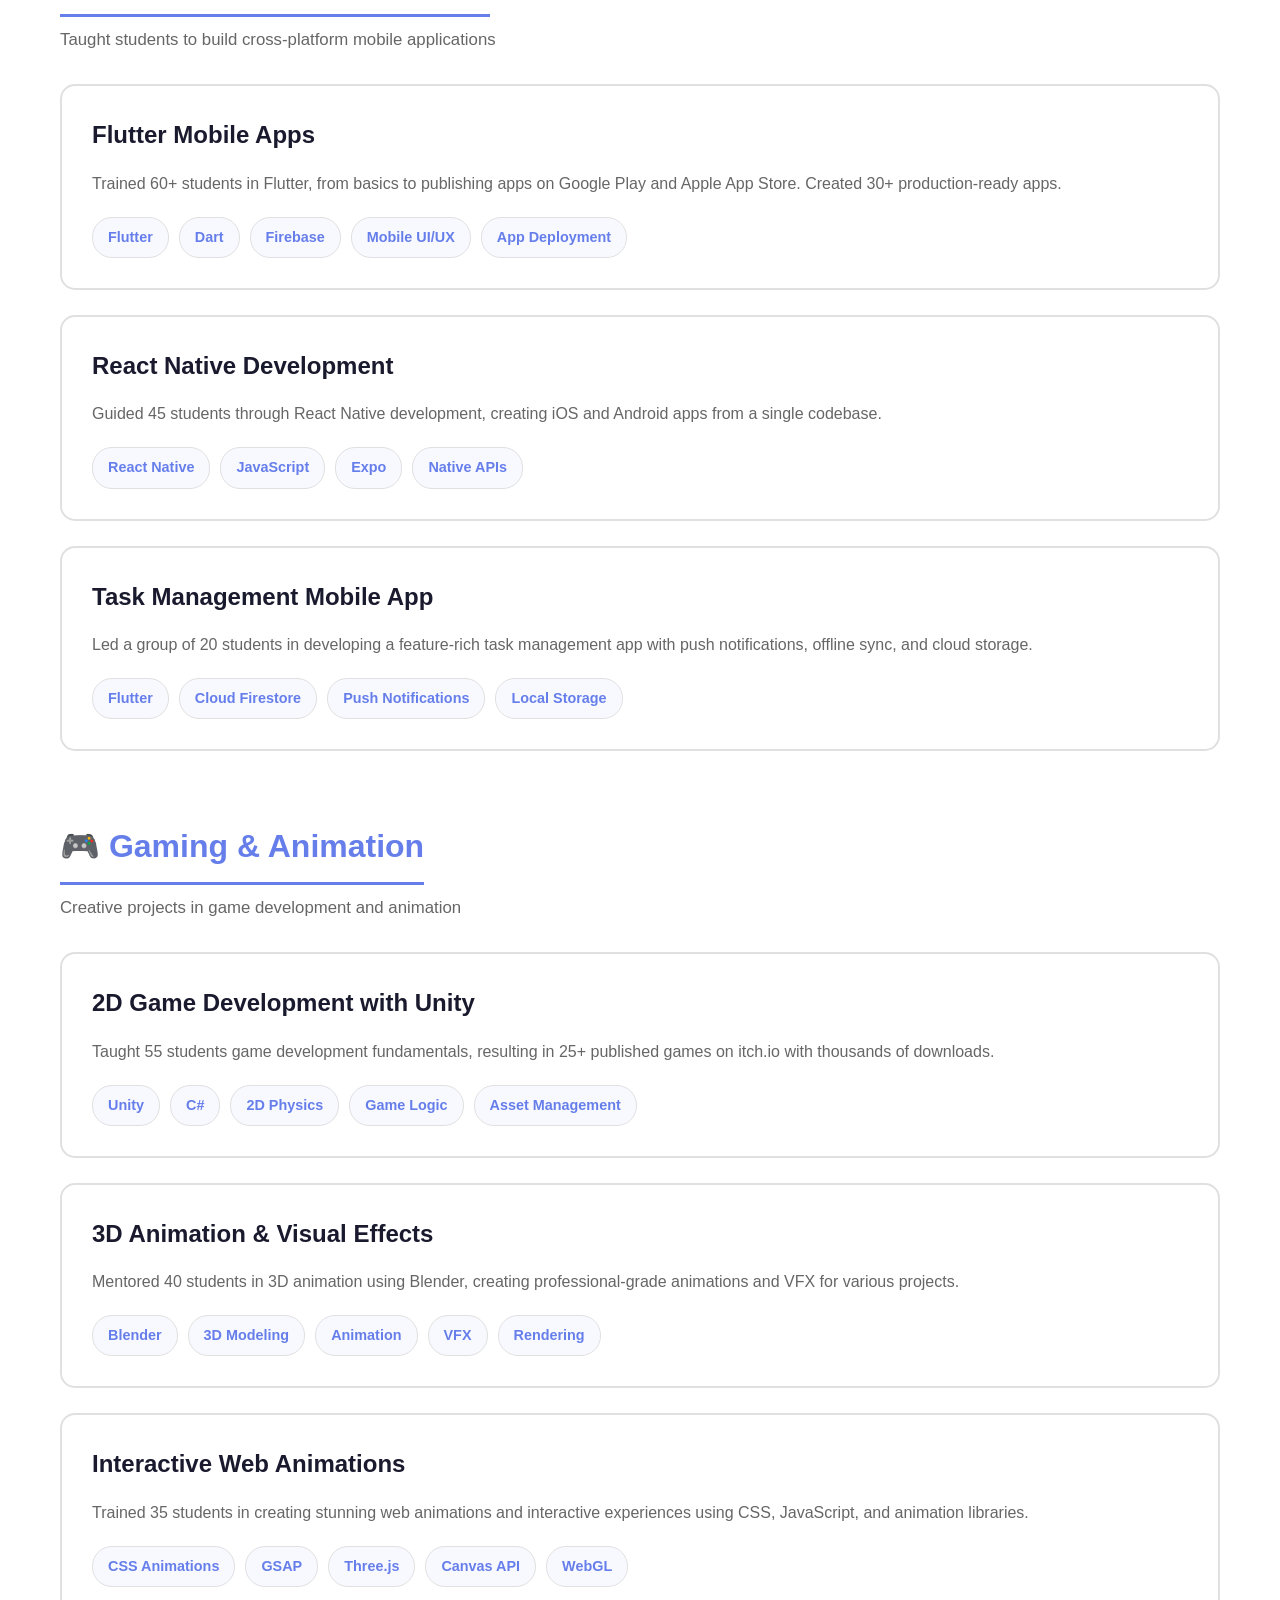
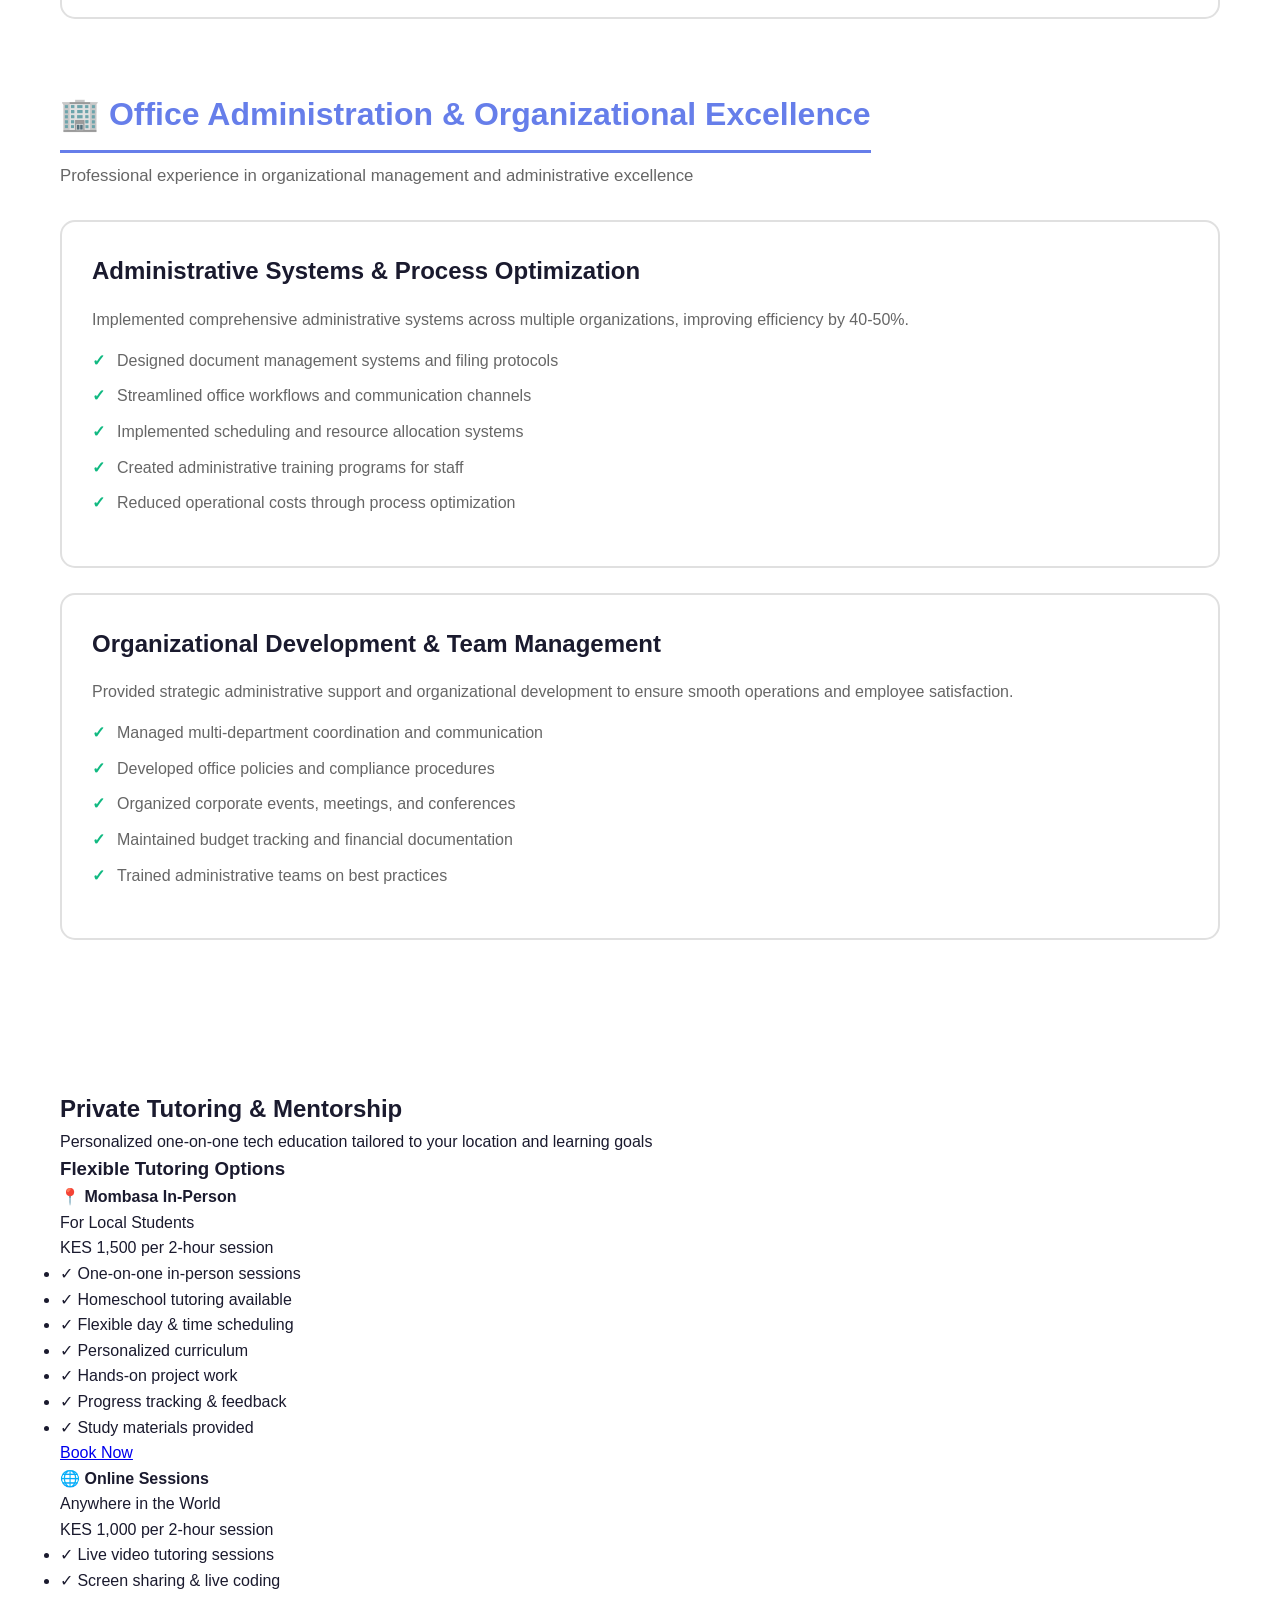
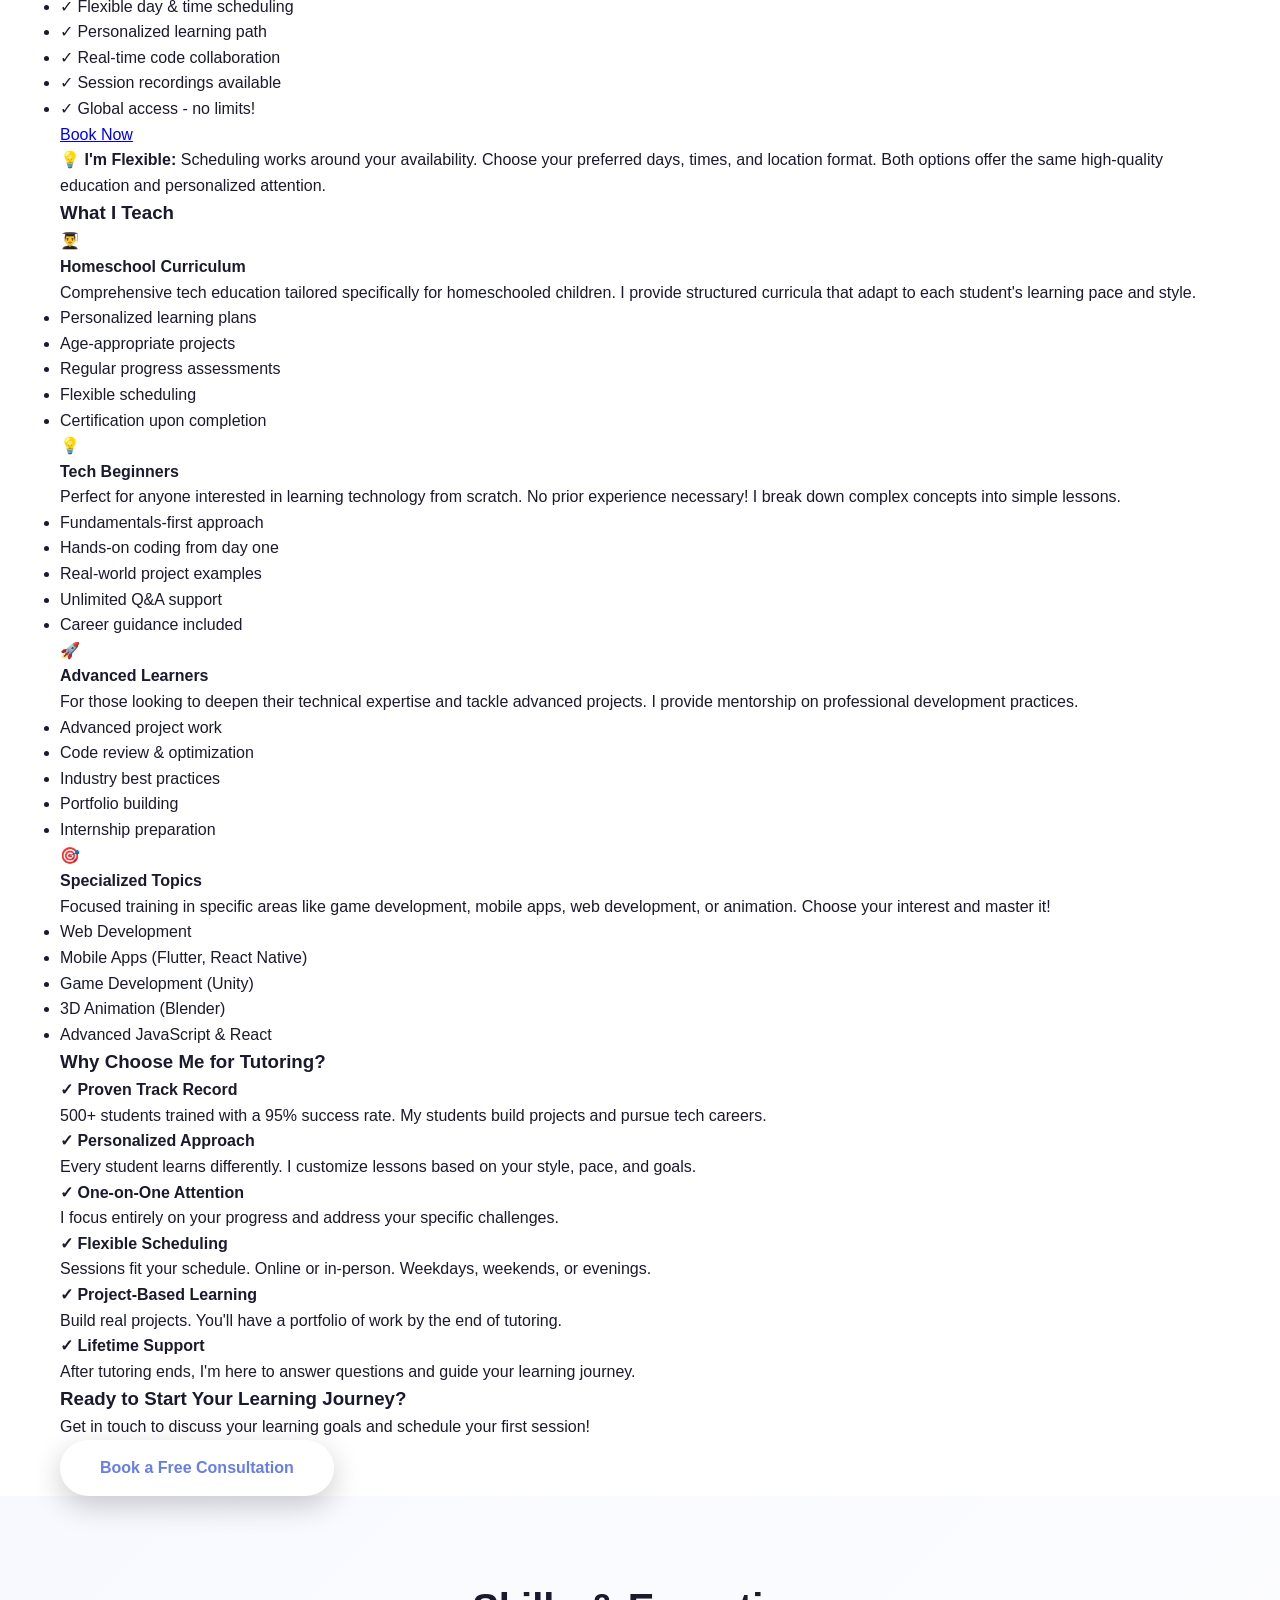
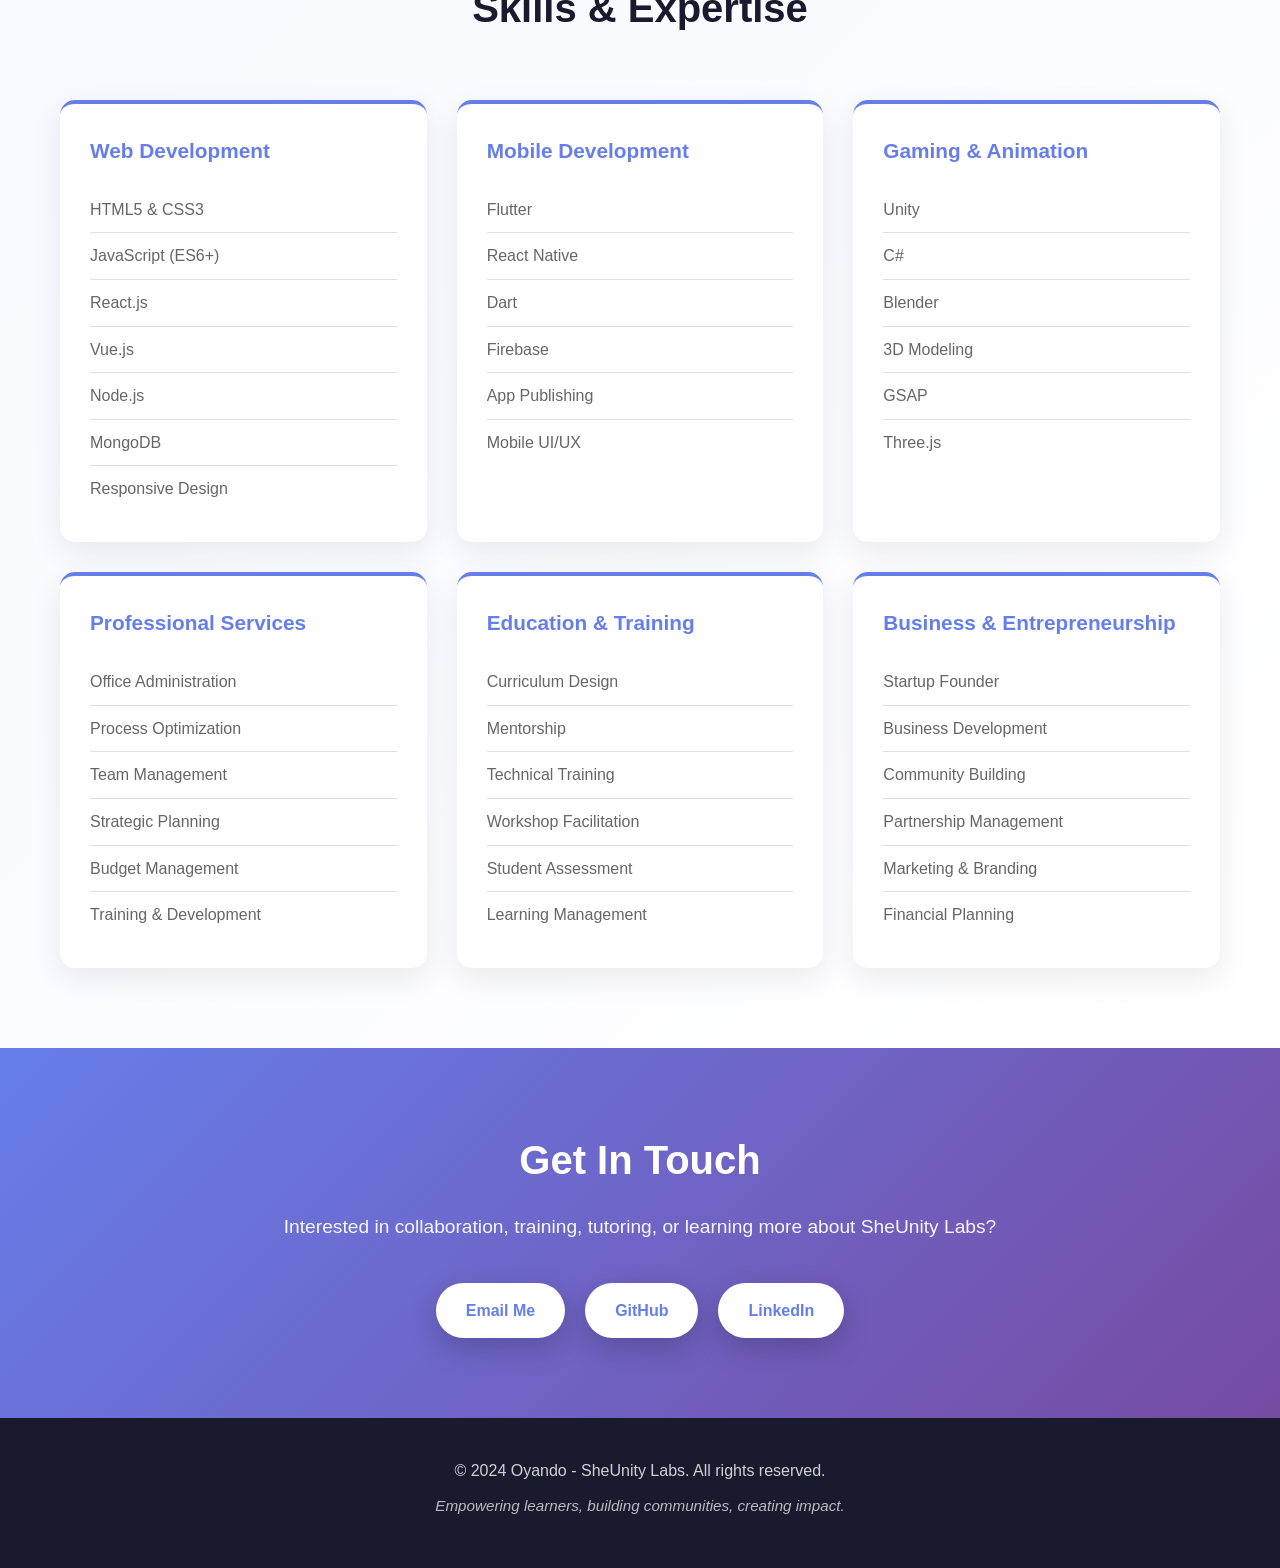
==== commit 16b0c9eb: "Update tutoring section with specific pricing and location details" ====
--- a/index.html
+++ b/index.html
@@ -257,108 +257,168 @@
     <section id="tutoring" class="tutoring">
         <div class="container">
             <h2>Private Tutoring & Mentorship</h2>
-            <p class="section-intro">One-on-one personalized learning for homeschoolers and tech enthusiasts</p>
+            <p class="section-intro">Personalized one-on-one tech education tailored to your location and learning goals</p>
             
-            <div class="tutoring-grid">
-                <div class="tutoring-card">
-                    <div class="tutoring-icon">👨‍🎓</div>
-                    <h3>Homeschool Curriculum</h3>
-                    <p>
-                        Comprehensive tech education tailored specifically for homeschooled children. 
-                        I provide structured curricula that adapt to each student's learning pace and style.
-                    </p>
-                    <ul>
-                        <li>Personalized learning plans</li>
-                        <li>Age-appropriate projects</li>
-                        <li>Regular progress assessments</li>
-                        <li>Flexible scheduling</li>
-                        <li>Certification upon completion</li>
-                    </ul>
-                </div>
-
-                <div class="tutoring-card">
-                    <div class="tutoring-icon">💡</div>
-                    <h3>Tech Beginners</h3>
-                    <p>
-                        Perfect for anyone interested in learning technology from scratch. 
-                        No prior experience necessary! I break down complex concepts into simple, digestible lessons.
-                    </p>
-                    <ul>
-                        <li>Fundamentals-first approach</li>
-                        <li>Hands-on coding from day one</li>
-                        <li>Real-world project examples</li>
-                        <li>Unlimited Q&A support</li>
-                        <li>Career guidance included</li>
-                    </ul>
-                </div>
-
-                <div class="tutoring-card">
-                    <div class="tutoring-icon">🚀</div>
-                    <h3>Advanced Learners</h3>
-                    <p>
-                        For those looking to deepen their technical expertise and tackle advanced projects. 
-                        I provide mentorship on professional development practices and cutting-edge technologies.
-                    </p>
-                    <ul>
-                        <li>Advanced project work</li>
-                        <li>Code review & optimization</li>
-                        <li>Industry best practices</li>
-                        <li>Portfolio building</li>
-                        <li>Internship preparation</li>
-                    </ul>
-                </div>
-
-                <div class="tutoring-card">
-                    <div class="tutoring-icon">🎯</div>
-                    <h3>Specialized Topics</h3>
-                    <p>
-                        Focused training in specific areas like game development, mobile apps, 
-                        web development, or animation. Choose your interest and master it!
-                    </p>
-                    <ul>
-                        <li>Web Development (HTML, CSS, JS)</li>
-                        <li>Mobile Apps (Flutter, React Native)</li>
-                        <li>Game Development (Unity)</li>
-                        <li>3D Animation (Blender)</li>
-                        <li>Advanced JavaScript & React</li>
-                    </ul>
-                </div>
-            </div>
-
+            <!-- Pricing Plans -->
+            <div class="pricing-section">
+                <h3>Flexible Tutoring Options</h3>
+                <div class="pricing-grid">
+                    <!-- Mombasa In-Person -->
+                    <div class="pricing-card mombasa">
+                        <div class="pricing-header">
+                            <h4>📍 Mombasa In-Person</h4>
+                            <p class="location">For Local Students</p>
+                        </div>
+                        <div class="price-display">
+                            <span class="amount">KES 1,500</span>
+                            <span class="duration">per 2-hour session</span>
+                        </div>
+                        <ul class="pricing-features">
+                            <li>✓ One-on-one in-person sessions</li>
+                            <li>✓ Homeschool tutoring available</li>
+                            <li>✓ Flexible day & time scheduling</li>
+                            <li>✓ Personalized curriculum</li>
+                            <li>✓ Hands-on project work</li>
+                            <li>✓ Progress tracking & feedback</li>
+                            <li>✓ Study materials provided</li>
+                        </ul>
+                        <a href="#contact" class="pricing-btn">Book Now</a>
+                    </div>
+
+                    <!-- Online Sessions -->
+                    <div class="pricing-card online">
+                        <div class="pricing-header">
+                            <h4>🌐 Online Sessions</h4>
+                            <p class="location">Anywhere in the World</p>
+                        </div>
+                        <div class="price-display">
+                            <span class="amount">KES 1,000</span>
+                            <span class="duration">per 2-hour session</span>
+                        </div>
+                        <ul class="pricing-features">
+                            <li>✓ Live video tutoring sessions</li>
+                            <li>✓ Screen sharing & live coding</li>
+                            <li>✓ Flexible day & time scheduling</li>
+                            <li>✓ Personalized learning path</li>
+                            <li>✓ Real-time code collaboration</li>
+                            <li>✓ Session recordings available</li>
+                            <li>✓ Global access - no limits!</li>
+                        </ul>
+                        <a href="#contact" class="pricing-btn">Book Now</a>
+                    </div>
+                </div>
+
+                <div class="flexibility-note">
+                    <p>💡 <strong>I'm Flexible:</strong> Scheduling works around your availability. Choose your preferred days, times, and location format. Both options offer the same high-quality education and personalized attention.</p>
+                </div>
+            </div>
+
+            <!-- Tutoring Types -->
+            <div class="tutoring-types">
+                <h3>What I Teach</h3>
+                <div class="tutoring-grid">
+                    <div class="tutoring-card">
+                        <div class="tutoring-icon">👨‍🎓</div>
+                        <h4>Homeschool Curriculum</h4>
+                        <p>
+                            Comprehensive tech education tailored specifically for homeschooled children. 
+                            I provide structured curricula that adapt to each student's learning pace and style.
+                        </p>
+                        <ul>
+                            <li>Personalized learning plans</li>
+                            <li>Age-appropriate projects</li>
+                            <li>Regular progress assessments</li>
+                            <li>Flexible scheduling</li>
+                            <li>Certification upon completion</li>
+                        </ul>
+                    </div>
+
+                    <div class="tutoring-card">
+                        <div class="tutoring-icon">💡</div>
+                        <h4>Tech Beginners</h4>
+                        <p>
+                            Perfect for anyone interested in learning technology from scratch. 
+                            No prior experience necessary! I break down complex concepts into simple lessons.
+                        </p>
+                        <ul>
+                            <li>Fundamentals-first approach</li>
+                            <li>Hands-on coding from day one</li>
+                            <li>Real-world project examples</li>
+                            <li>Unlimited Q&A support</li>
+                            <li>Career guidance included</li>
+                        </ul>
+                    </div>
+
+                    <div class="tutoring-card">
+                        <div class="tutoring-icon">🚀</div>
+                        <h4>Advanced Learners</h4>
+                        <p>
+                            For those looking to deepen their technical expertise and tackle advanced projects. 
+                            I provide mentorship on professional development practices.
+                        </p>
+                        <ul>
+                            <li>Advanced project work</li>
+                            <li>Code review & optimization</li>
+                            <li>Industry best practices</li>
+                            <li>Portfolio building</li>
+                            <li>Internship preparation</li>
+                        </ul>
+                    </div>
+
+                    <div class="tutoring-card">
+                        <div class="tutoring-icon">🎯</div>
+                        <h4>Specialized Topics</h4>
+                        <p>
+                            Focused training in specific areas like game development, mobile apps, 
+                            web development, or animation. Choose your interest and master it!
+                        </p>
+                        <ul>
+                            <li>Web Development</li>
+                            <li>Mobile Apps (Flutter, React Native)</li>
+                            <li>Game Development (Unity)</li>
+                            <li>3D Animation (Blender)</li>
+                            <li>Advanced JavaScript & React</li>
+                        </ul>
+                    </div>
+                </div>
+            </div>
+
+            <!-- Why Choose -->
             <div class="tutoring-details">
                 <h3>Why Choose Me for Tutoring?</h3>
                 <div class="details-grid">
                     <div class="detail-item">
                         <h4>✓ Proven Track Record</h4>
-                        <p>500+ students trained with a 95% success rate. My students go on to build their own projects and pursue tech careers.</p>
+                        <p>500+ students trained with a 95% success rate. My students build projects and pursue tech careers.</p>
                     </div>
                     <div class="detail-item">
                         <h4>✓ Personalized Approach</h4>
-                        <p>Every student learns differently. I customize lessons based on your learning style, pace, and goals.</p>
+                        <p>Every student learns differently. I customize lessons based on your style, pace, and goals.</p>
                     </div>
                     <div class="detail-item">
                         <h4>✓ One-on-One Attention</h4>
-                        <p>Unlike group classes, private tutoring means I focus entirely on your progress and address your specific challenges.</p>
+                        <p>I focus entirely on your progress and address your specific challenges.</p>
                     </div>
                     <div class="detail-item">
                         <h4>✓ Flexible Scheduling</h4>
-                        <p>Schedule sessions that work for you. Online or in-person. Weekdays, weekends, or evenings available.</p>
+                        <p>Sessions fit your schedule. Online or in-person. Weekdays, weekends, or evenings.</p>
                     </div>
                     <div class="detail-item">
                         <h4>✓ Project-Based Learning</h4>
-                        <p>Learn by building real projects. You'll have a portfolio of work by the end of your tutoring journey.</p>
+                        <p>Build real projects. You'll have a portfolio of work by the end of tutoring.</p>
                     </div>
                     <div class="detail-item">
                         <h4>✓ Lifetime Support</h4>
-                        <p>Even after tutoring ends, I'm here to answer questions and provide guidance as you continue your learning journey.</p>
-                    </div>
-                </div>
-            </div>
-
+                        <p>After tutoring ends, I'm here to answer questions and guide your learning journey.</p>
+                    </div>
+                </div>
+            </div>
+
+            <!-- CTA -->
             <div class="tutoring-cta">
-                <h3>Ready to Start Learning?</h3>
+                <h3>Ready to Start Your Learning Journey?</h3>
                 <p>Get in touch to discuss your learning goals and schedule your first session!</p>
-                <a href="#contact" class="cta-button">Book a Consultation</a>
+                <a href="#contact" class="cta-button">Book a Free Consultation</a>
             </div>
         </div>
     </section>
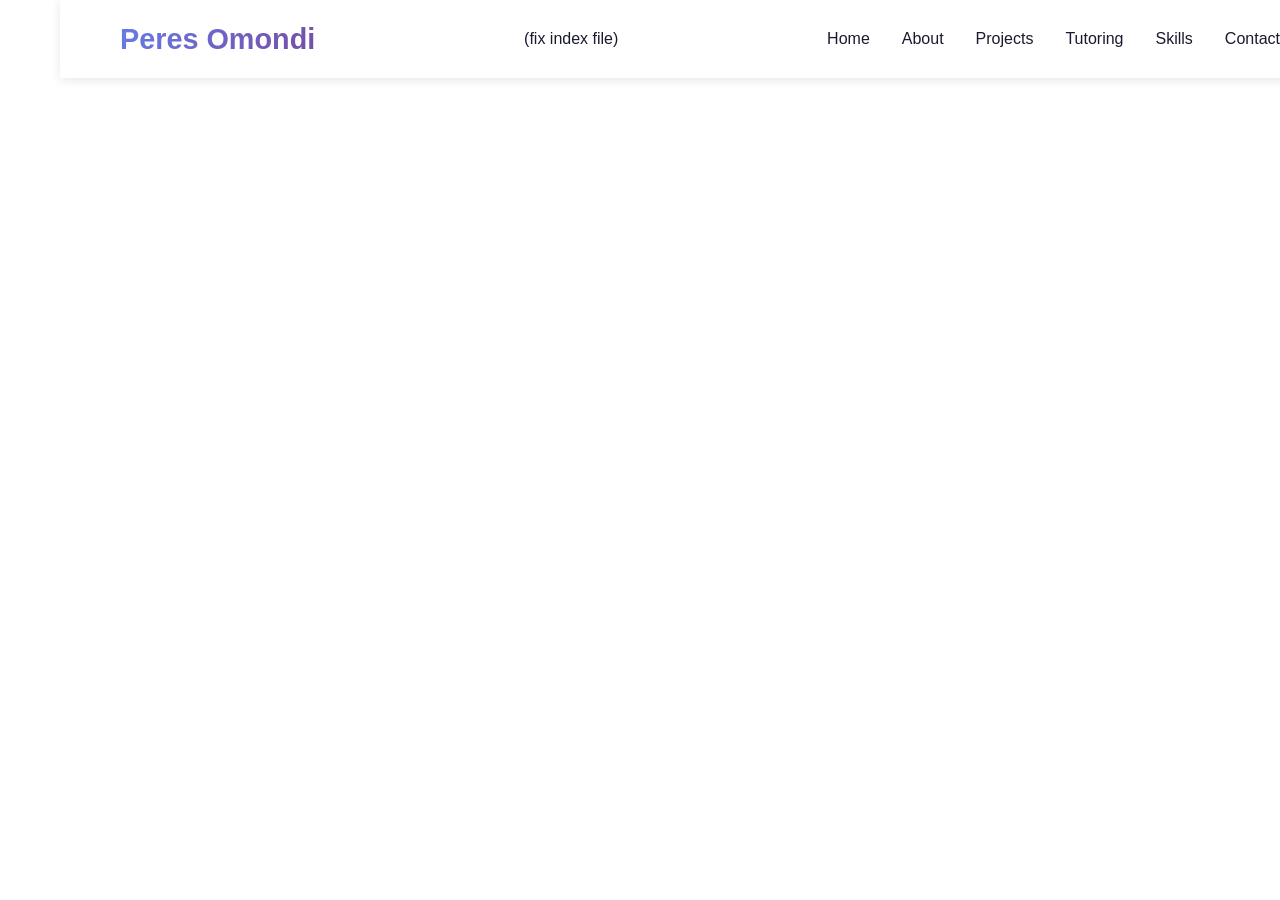
==== commit f62d865c: "fix index file" ====
--- a/index.html
+++ b/index.html
@@ -3,6 +3,7 @@
 <head>
     <meta charset="UTF-8">
     <meta name="viewport" content="width=device-width, initial-scale=1.0">
+<HEAD
     <title>Oyando - Portfolio | Educator & Admin Expert</title>
     <link rel="stylesheet" href="style.css">
 </head>
@@ -11,6 +12,18 @@
     <nav class="navbar">
         <div class="container">
             <div class="logo">Oyando</div>
+
+    <title>Peres Omondi | Technology Trainer & Founder</title>
+    <link rel="stylesheet" href="style.css">
+</head>
+<body>
+
+    <!-- Navigation -->
+    <nav class="navbar">
+        <div class="container">
+            <div class="logo">Peres Omondi</div>
+
+ (fix index file)
             <ul class="nav-links">
                 <li><a href="#home">Home</a></li>
                 <li><a href="#about">About</a></li>
@@ -22,6 +35,7 @@
         </div>
     </nav>
 
+<<<<<<< HEAD
     <!-- Hero Section -->
     <section id="home" class="hero">
         <div class="hero-content">
@@ -421,10 +435,313 @@
                 <a href="#contact" class="cta-button">Book a Free Consultation</a>
             </div>
         </div>
+=======
+    <!-- Hero -->
+    <section id="home" class="hero">
+        <div class="hero-content">
+
+            <h1>Hi, I'm <span>Peres</span></h1>
+
+            <p>
+                Technology Trainer | Office Administrator | Founder of SheUnity Labs
+            </p>
+
+            <p class="subtitle">
+                Empowering youth, young girls, young mothers, and school dropouts
+                through technology education, digital literacy, cybersecurity,
+                and innovation.
+            </p>
+
+            <a href="#projects" class="cta-button">
+                Explore My Work
+            </a>
+
+        </div>
+    </section>
+
+    <!-- About -->
+    <section id="about" class="about">
+
+        <div class="container">
+
+            <h2>About Me</h2>
+
+            <div class="about-content">
+
+                <div class="about-text">
+
+                    <h3>Technology Trainer & Community Builder</h3>
+
+                    <p>
+                        I am a Technology Trainer, Office Administrator, and
+                        Founder of SheUnity Labs, a community-based initiative
+                        dedicated to empowering youth, young girls, young mothers,
+                        and school dropouts through technology education and digital skills.
+                    </p>
+
+                    <p>
+                        With over three years of experience in technology education,
+                        I have trained learners in computer fundamentals,
+                        Microsoft Office, cybersecurity awareness, web development,
+                        and mobile application development.
+                    </p>
+
+                    <p>
+                        My mission is to make technology education accessible,
+                        practical, and impactful by creating learning opportunities
+                        that help individuals thrive in today's digital world.
+                    </p>
+
+                </div>
+
+                <div class="about-stats">
+
+                    <div class="stat">
+                        <h4>3+</h4>
+                        <p>Years Experience</p>
+                    </div>
+
+                    <div class="stat">
+                        <h4>100+</h4>
+                        <p>Learners Trained</p>
+                    </div>
+
+                    <div class="stat">
+                        <h4>5+</h4>
+                        <p>Training Areas</p>
+                    </div>
+
+                </div>
+
+            </div>
+
+        </div>
+
+    </section>
+
+    <!-- Projects -->
+    <section id="projects" class="projects">
+
+        <div class="container">
+
+            <h2>Projects & Initiatives</h2>
+
+            <!-- SheUnity Labs -->
+            <div class="project-category">
+
+                <h3>🚀 SheUnity Labs</h3>
+
+                <p class="category-desc">
+                    Community-based organization focused on technology empowerment.
+                </p>
+
+                <div class="project-card">
+
+                    <div class="project-header">
+                        <h4>Founder & Program Lead</h4>
+                        <span class="badge">Community Impact</span>
+                    </div>
+
+                    <p>
+                        SheUnity Labs is a community-based initiative aimed at
+                        empowering youth, school dropouts, young girls, and
+                        young mothers through technology education,
+                        mentorship, and digital literacy training.
+                    </p>
+
+                    <ul>
+                        <li>Founded and lead the SheUnity Labs initiative.</li>
+                        <li>Facilitate digital literacy and technology training.</li>
+                        <li>Mentor young women and youth pursuing technology careers.</li>
+                        <li>Coordinate community outreach and learning programs.</li>
+                        <li>Create training resources and learning materials.</li>
+                    </ul>
+
+                    <div class="tech-stack">
+                        <span>Digital Literacy</span>
+                        <span>Mentorship</span>
+                        <span>Community Development</span>
+                        <span>Technology Education</span>
+                        <span>Leadership</span>
+                    </div>
+
+                </div>
+
+            </div>
+
+            <!-- Portfolio Website -->
+            <div class="project-category">
+
+                <h3>💻 Portfolio Website Development</h3>
+
+                <p class="category-desc">
+                    Building and maintaining my professional portfolio.
+                </p>
+
+                <div class="project-card">
+
+                    <h4>Personal Portfolio Website</h4>
+
+                    <p>
+                        Designed and developed a responsive portfolio website
+                        to showcase my experience, projects, tutoring services,
+                        and community impact.
+                    </p>
+
+                    <ul>
+                        <li>Designed website structure and navigation.</li>
+                        <li>Built responsive layouts for desktop and mobile.</li>
+                        <li>Created project, tutoring, and contact sections.</li>
+                        <li>Applied modern web design principles.</li>
+                    </ul>
+
+                    <div class="tech-stack">
+                        <span>HTML</span>
+                        <span>CSS</span>
+                        <span>JavaScript</span>
+                        <span>Responsive Design</span>
+                    </div>
+
+                </div>
+
+            </div>
+
+            <!-- Digital Skills Training -->
+            <div class="project-category">
+
+                <h3>🎓 Digital Skills Training</h3>
+
+                <div class="project-card">
+
+                    <h4>Technology Training Program</h4>
+
+                    <p>
+                        Delivering practical technology education to learners
+                        of different age groups and skill levels.
+                    </p>
+
+                    <ul>
+                        <li>Computer Fundamentals</li>
+                        <li>Microsoft Word</li>
+                        <li>Microsoft Excel</li>
+                        <li>Microsoft PowerPoint</li>
+                        <li>Digital Literacy</li>
+                    </ul>
+
+                </div>
+
+            </div>
+
+            <!-- Mobile App Development -->
+            <div class="project-category">
+
+                <h3>📱 Mobile App Development Training</h3>
+
+                <div class="project-card">
+
+                    <h4>MIT App Inventor & Flutter</h4>
+
+                    <p>
+                        Introducing learners to mobile application development
+                        through practical projects and beginner-friendly tools.
+                    </p>
+
+                    <div class="tech-stack">
+                        <span>MIT App Inventor</span>
+                        <span>Flutter</span>
+                        <span>Dart</span>
+                    </div>
+
+                </div>
+
+            </div>
+
+            <!-- Cybersecurity -->
+            <div class="project-category">
+
+                <h3>🔒 Cybersecurity Awareness</h3>
+
+                <div class="project-card">
+
+                    <h4>Cybersecurity Training</h4>
+
+                    <p>
+                        Training learners on online safety, digital citizenship,
+                        password security, phishing awareness, and data privacy.
+                    </p>
+
+                    <div class="tech-stack">
+                        <span>Cybersecurity</span>
+                        <span>Online Safety</span>
+                        <span>Data Privacy</span>
+                    </div>
+
+                </div>
+
+            </div>
+
+        </div>
+
+    </section>
+        <!-- Tutoring Section -->
+    <section id="tutoring" class="tutoring">
+
+        <div class="container">
+
+            <h2>Tutoring Services</h2>
+
+            <p class="category-desc">
+                Personalized homeschooling and technology training sessions designed to help learners build practical digital skills and confidence.
+            </p>
+
+            <div class="project-card">
+
+                <h4>Private Technology Lessons</h4>
+
+                <p>
+                    With over 3 years of experience in technology education,
+                    I provide one-on-one and small group tutoring sessions
+                    for learners of all ages.
+                </p>
+
+                <ul>
+                    <li>Computer Fundamentals</li>
+                    <li>Microsoft Word</li>
+                    <li>Microsoft Excel</li>
+                    <li>Microsoft PowerPoint</li>
+                    <li>Digital Literacy</li>
+                    <li>Cybersecurity Awareness</li>
+                    <li>Web Development Basics</li>
+                    <li>MIT App Inventor</li>
+                    <li>Flutter Fundamentals</li>
+                </ul>
+
+                <h4>Session Rates</h4>
+
+                <p>
+                    <strong>📍 Physical Sessions (Mombasa):</strong>
+                    KES 1,500 per session
+                </p>
+
+                <p>
+                    <strong>🌐 Online Sessions (Outside Mombasa):</strong>
+                    KES 1,000 per session
+                </p>
+
+                <a href="#contact" class="cta-button">
+                    Book a Session
+                </a>
+
+            </div>
+
+        </div>
+
+>>>>>>> 050f787 (fix index file)
     </section>
 
     <!-- Skills Section -->
     <section id="skills" class="skills">
+<<<<<<< HEAD
         <div class="container">
             <h2>Skills & Expertise</h2>
             
@@ -503,10 +820,105 @@
                 </div>
             </div>
         </div>
+=======
+
+        <div class="container">
+
+            <h2>Skills</h2>
+
+            <div class="skills-grid">
+
+                <div class="skill-category">
+
+                    <h3>🎓 Education & Training</h3>
+
+                    <div class="skill-badges">
+                        <span>Technology Training</span>
+                        <span>Curriculum Development</span>
+                        <span>Mentorship</span>
+                        <span>Workshop Facilitation</span>
+                        <span>Homeschooling</span>
+                    </div>
+
+                </div>
+
+                <div class="skill-category">
+
+                    <h3>💻 Web Development</h3>
+
+                    <div class="skill-badges">
+                        <span>HTML</span>
+                        <span>CSS</span>
+                        <span>JavaScript</span>
+                        <span>Responsive Design</span>
+                        <span>GitHub</span>
+                    </div>
+
+                </div>
+
+                <div class="skill-category">
+
+                    <h3>📱 Mobile Development</h3>
+
+                    <div class="skill-badges">
+                        <span>MIT App Inventor</span>
+                        <span>Flutter</span>
+                        <span>Dart</span>
+                    </div>
+
+                </div>
+
+                <div class="skill-category">
+
+                    <h3>🔒 Cybersecurity</h3>
+
+                    <div class="skill-badges">
+                        <span>Cybersecurity Awareness</span>
+                        <span>Online Safety</span>
+                        <span>Digital Citizenship</span>
+                        <span>Data Privacy</span>
+                    </div>
+
+                </div>
+
+                <div class="skill-category">
+
+                    <h3>🏢 Administration</h3>
+
+                    <div class="skill-badges">
+                        <span>Office Administration</span>
+                        <span>Records Management</span>
+                        <span>Project Coordination</span>
+                        <span>Communication</span>
+                        <span>Organization</span>
+                    </div>
+
+                </div>
+
+                <div class="skill-category">
+
+                    <h3>🤝 Community Leadership</h3>
+
+                    <div class="skill-badges">
+                        <span>Leadership</span>
+                        <span>Community Development</span>
+                        <span>Public Speaking</span>
+                        <span>Youth Empowerment</span>
+                        <span>Mentorship</span>
+                    </div>
+
+                </div>
+
+            </div>
+
+        </div>
+
+>>>>>>> 050f787 (fix index file)
     </section>
 
     <!-- Contact Section -->
     <section id="contact" class="contact">
+<<<<<<< HEAD
         <div class="container">
             <h2>Get In Touch</h2>
             <p>Interested in collaboration, training, tutoring, or learning more about SheUnity Labs?</p>
@@ -529,3 +941,54 @@
     <script src="script.js"></script>
 </body>
 </html>
+=======
+
+        <div class="container">
+
+            <h2>Contact Me</h2>
+
+            <p class="category-desc">
+                Interested in training, tutoring, mentorship, partnerships, or community initiatives? Let's connect.
+            </p>
+
+            <div class="project-card">
+
+                <h4>Get In Touch</h4>
+
+                <p>
+                    Feel free to reach out for tutoring sessions, training opportunities,
+                    speaking engagements, collaborations, or community projects.
+                </p>
+
+                <p>
+                    <strong>Email:</strong><br>
+                    omondiperes453@gmail.com
+                </p>
+
+                <p>
+                    <strong>Phone:</strong><br>
+                    0769311190
+                </p>
+
+            </div>
+
+        </div>
+
+    </section>
+
+    <!-- Footer -->
+    <footer class="footer">
+
+        <div class="container">
+
+            <p>
+                © 2026 Peres Omondi | Founder, SheUnity Labs
+            </p>
+
+        </div>
+
+    </footer>
+
+</body>
+</html>
+>>>>>>> 050f787 (fix index file)
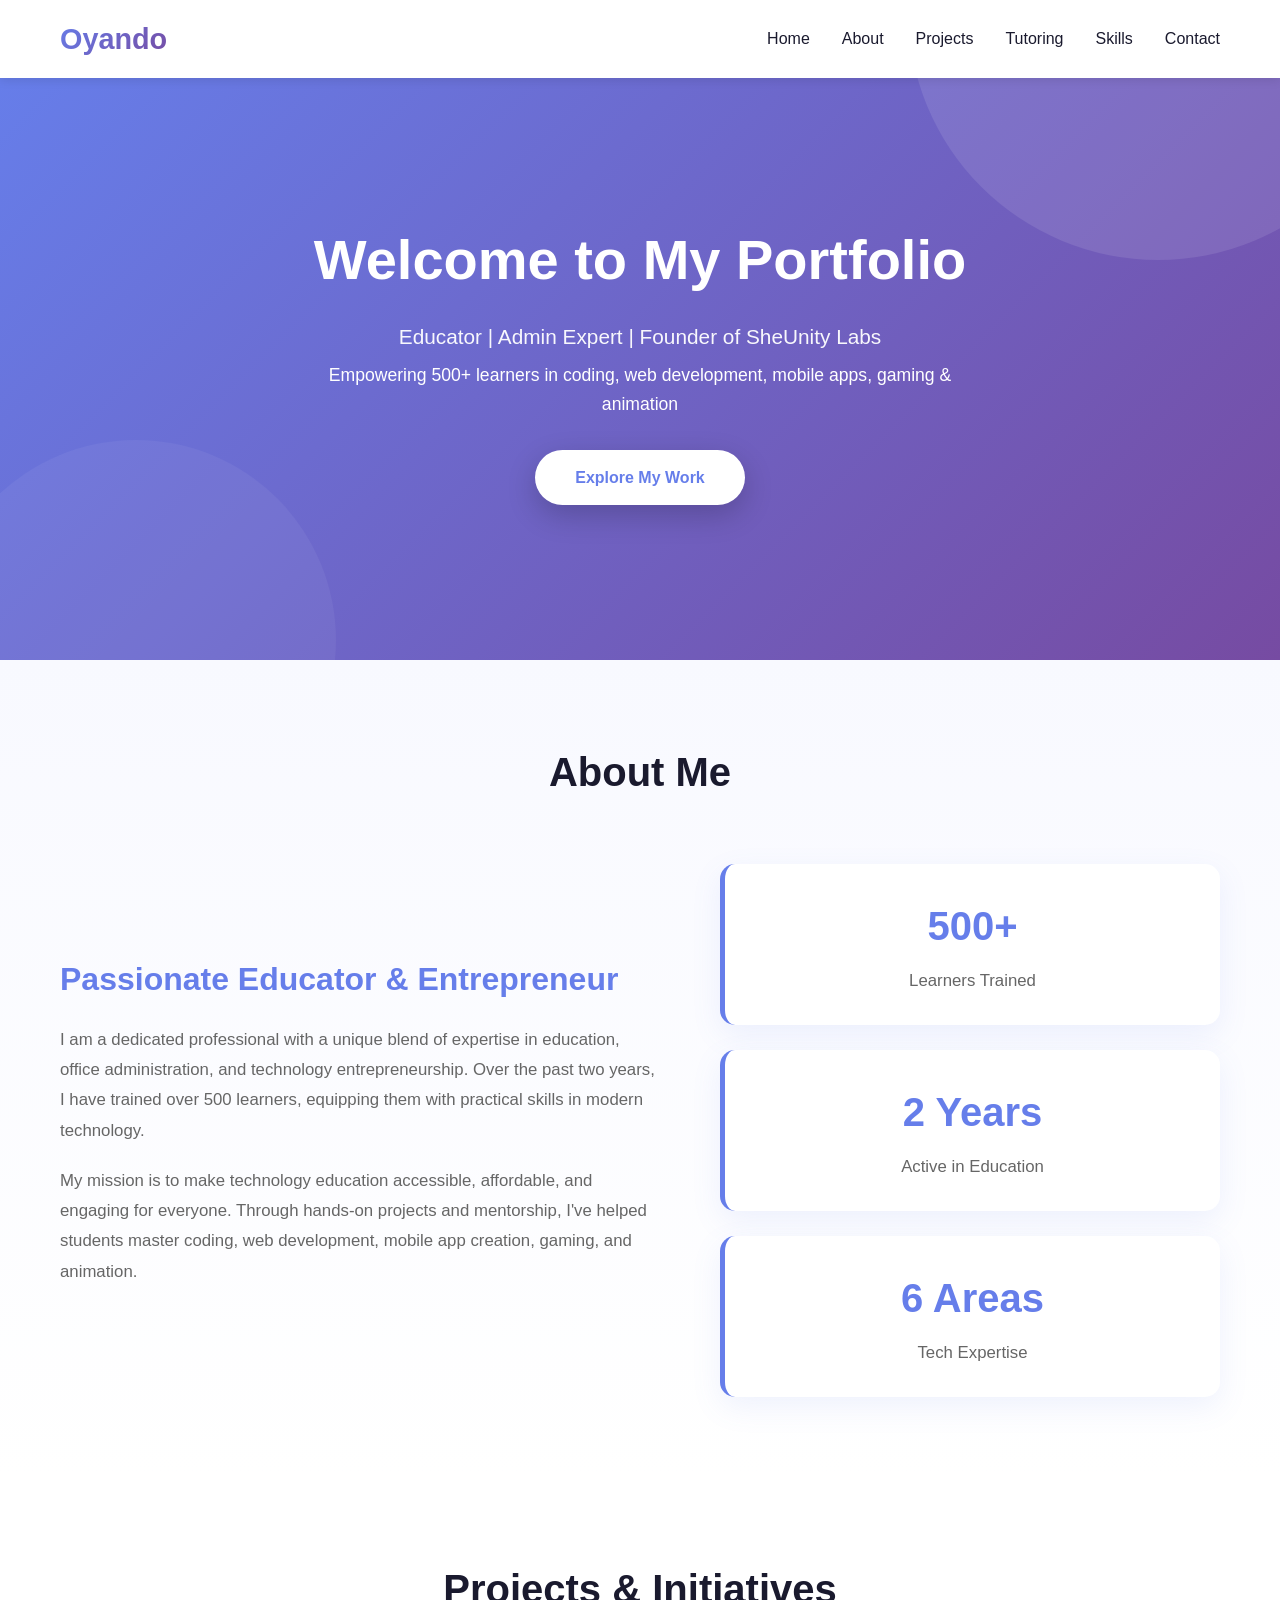
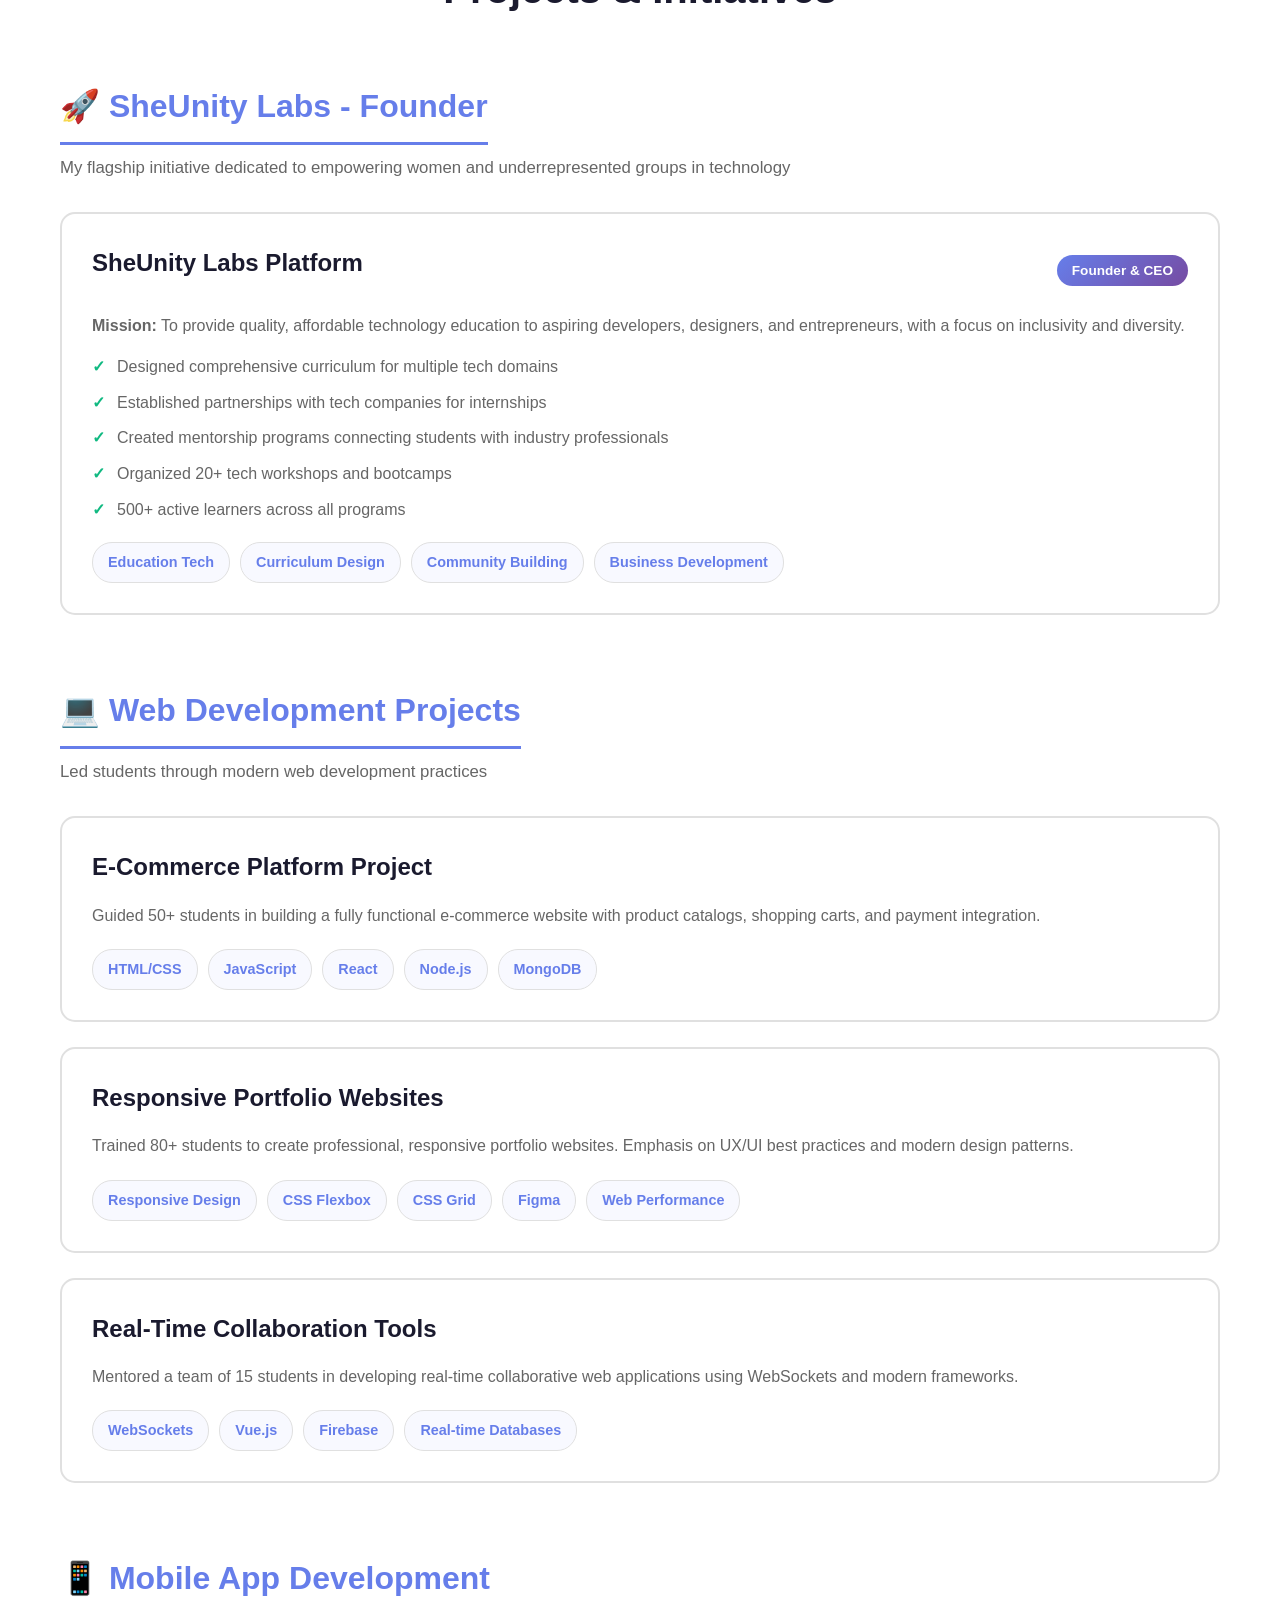
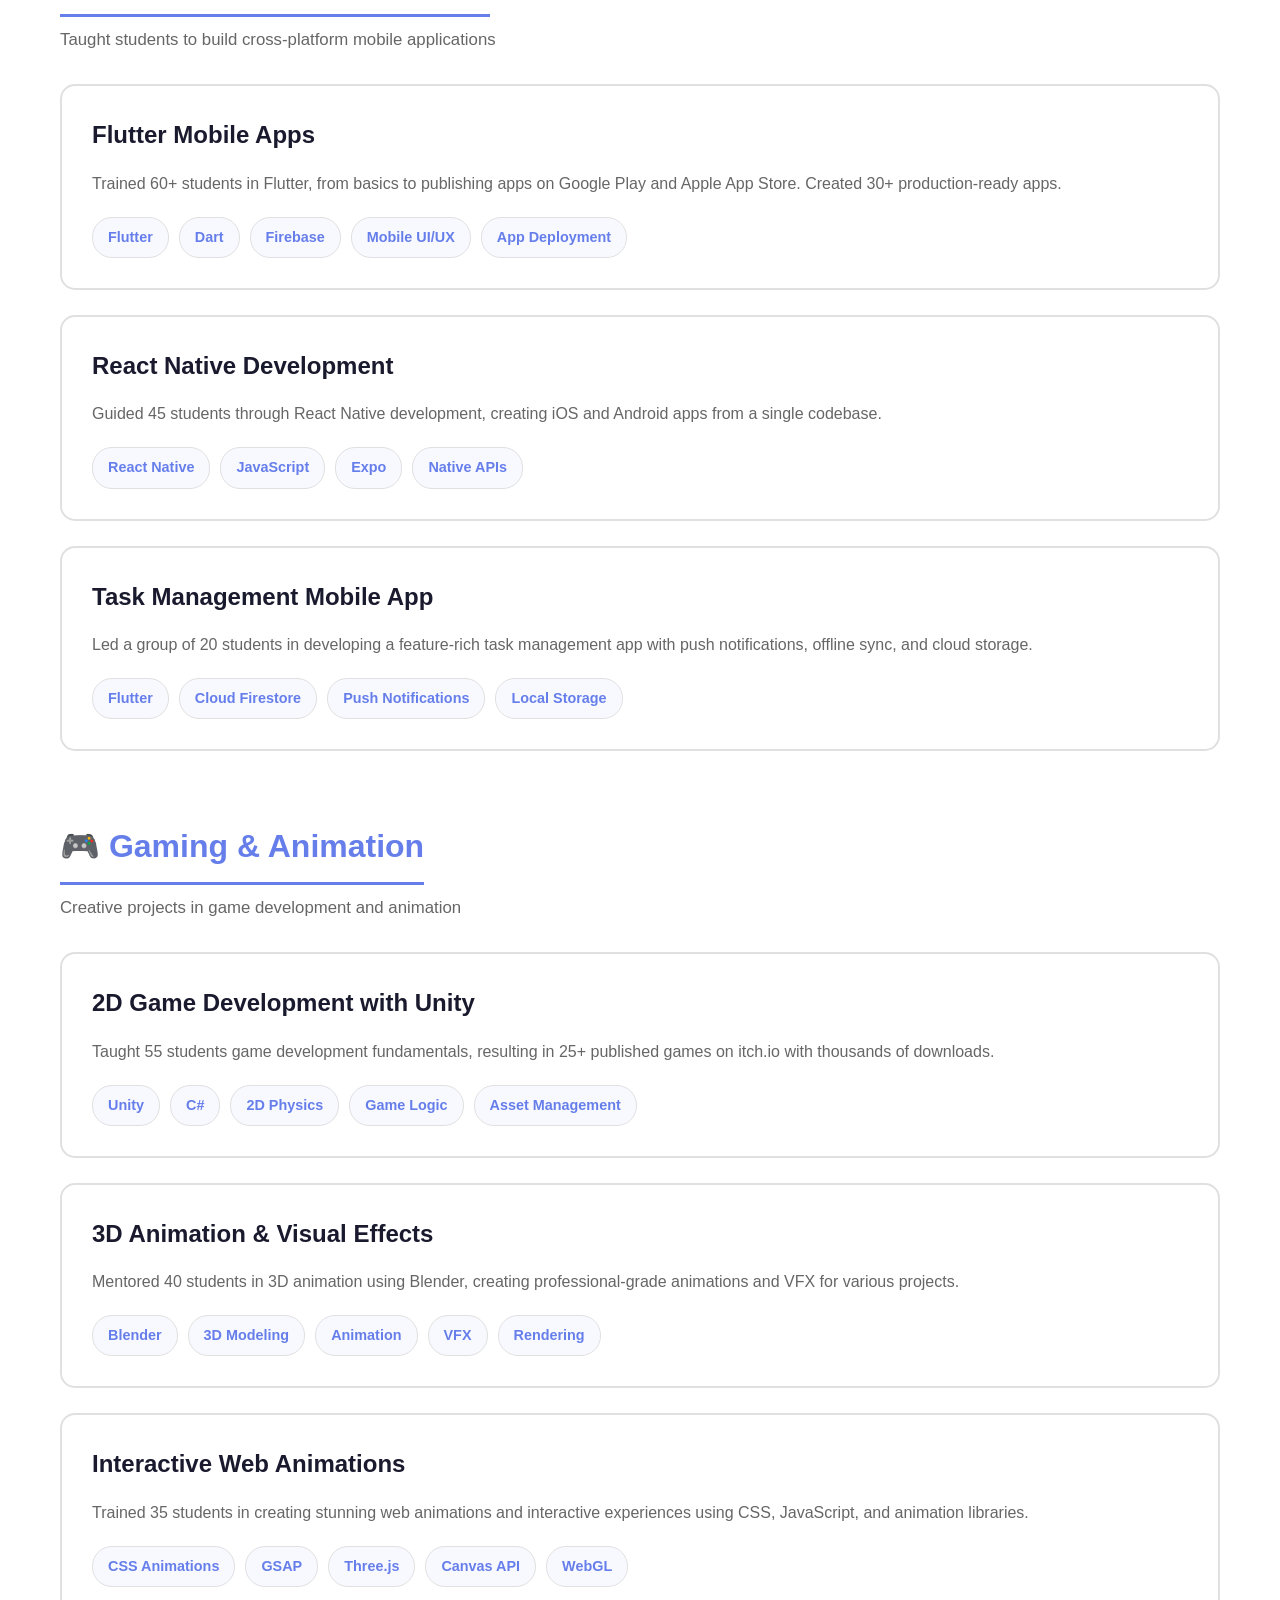
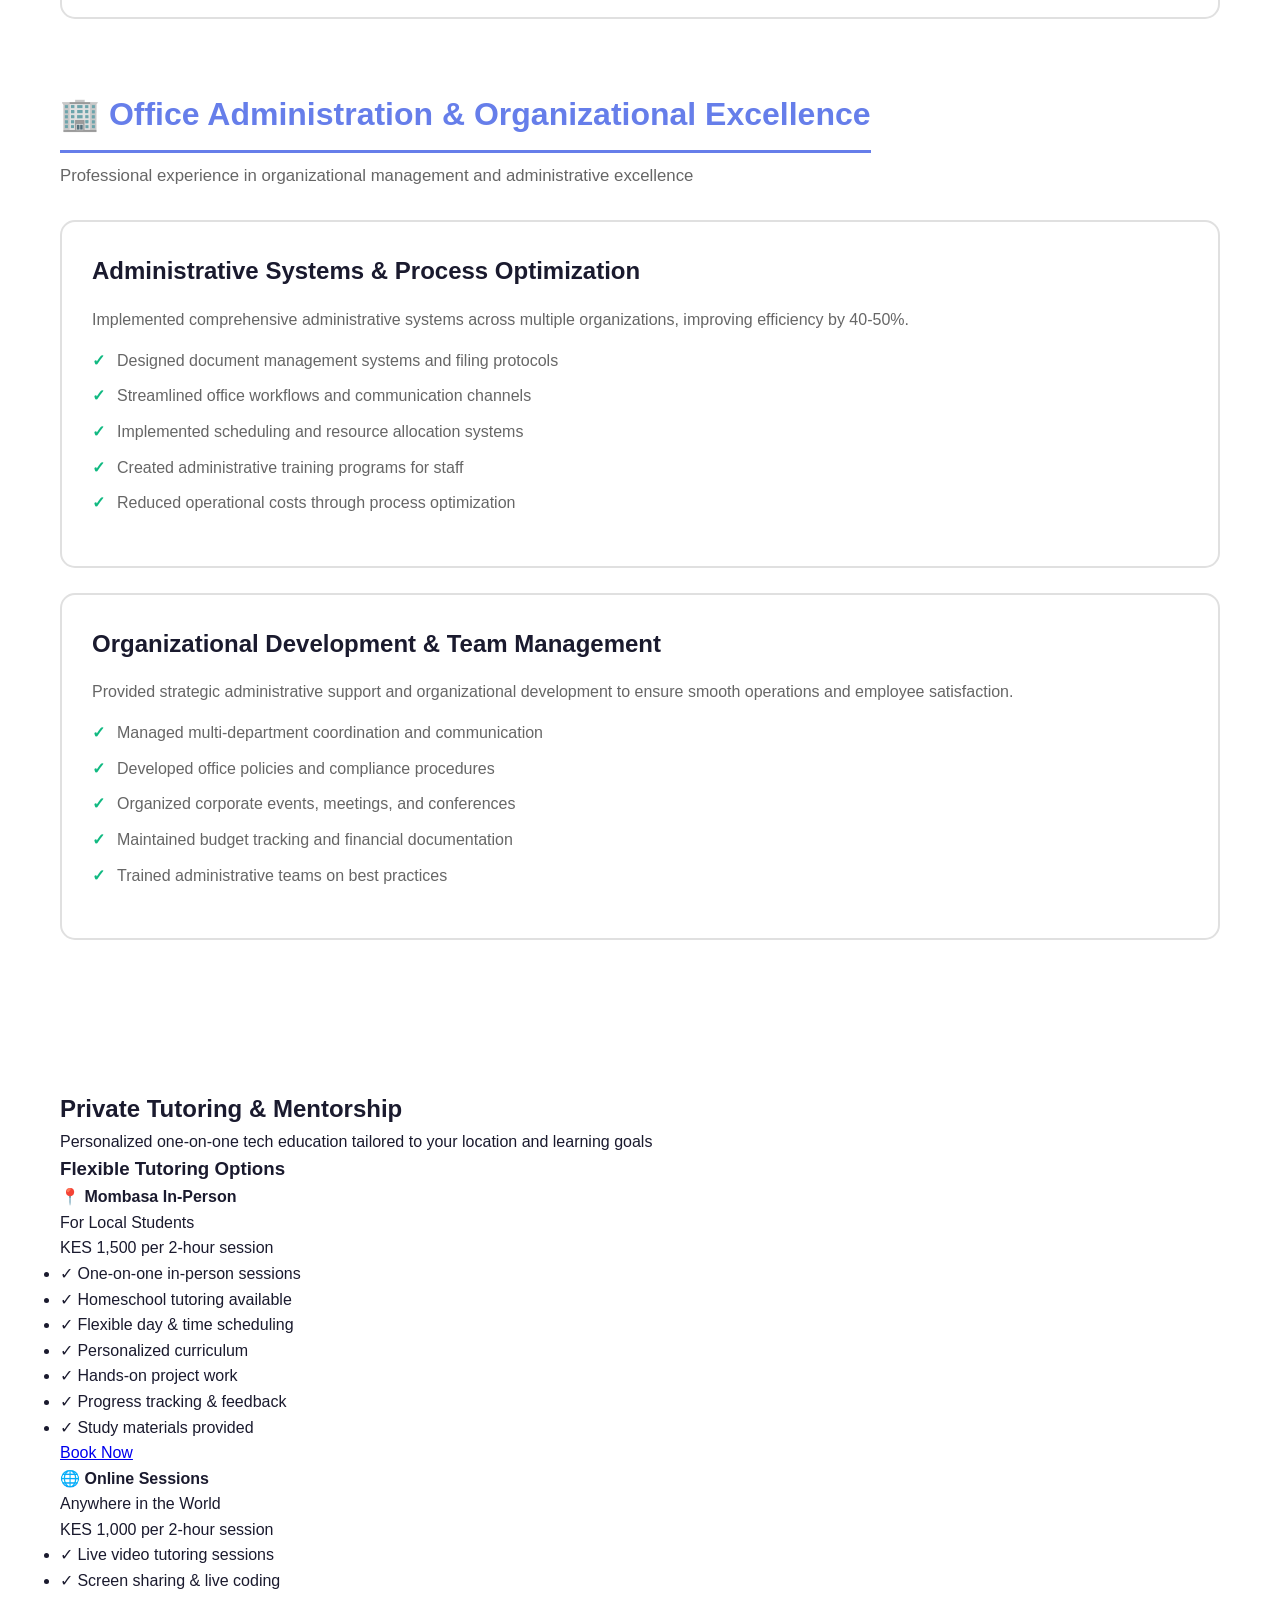
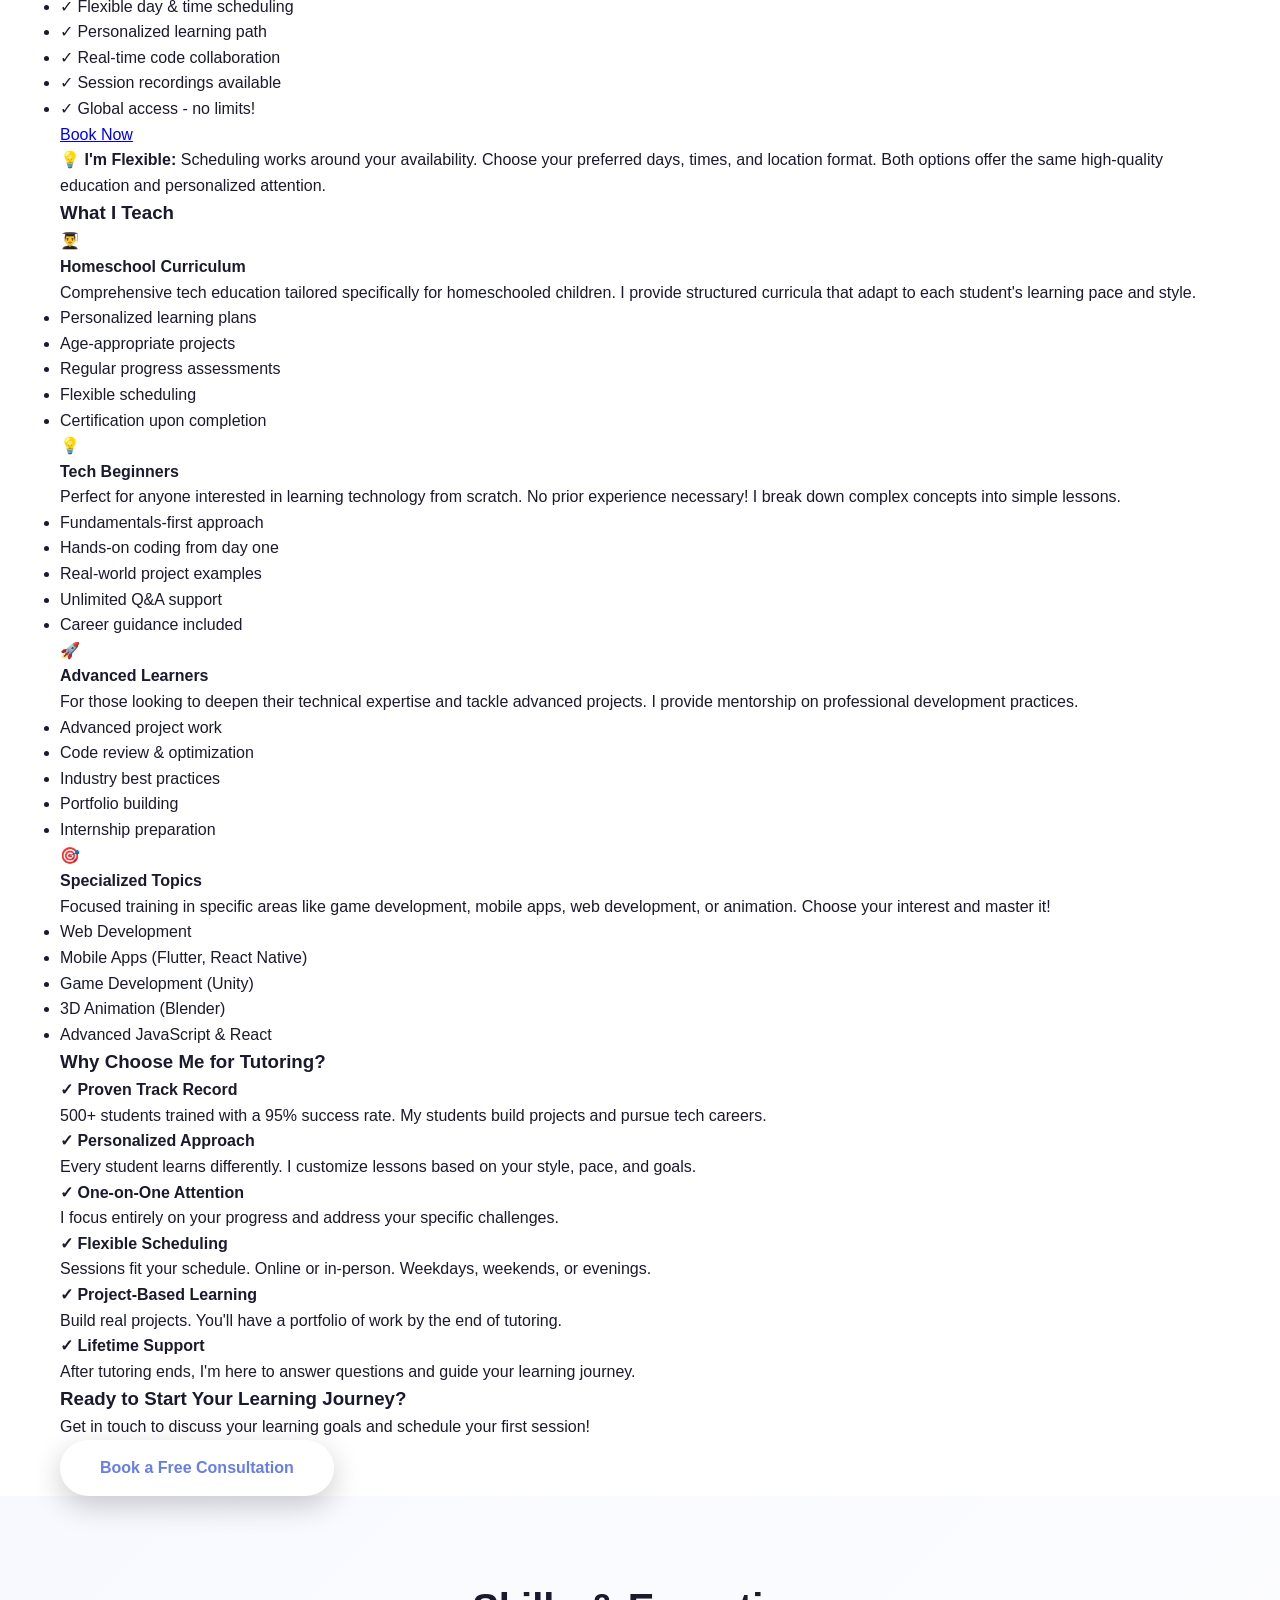
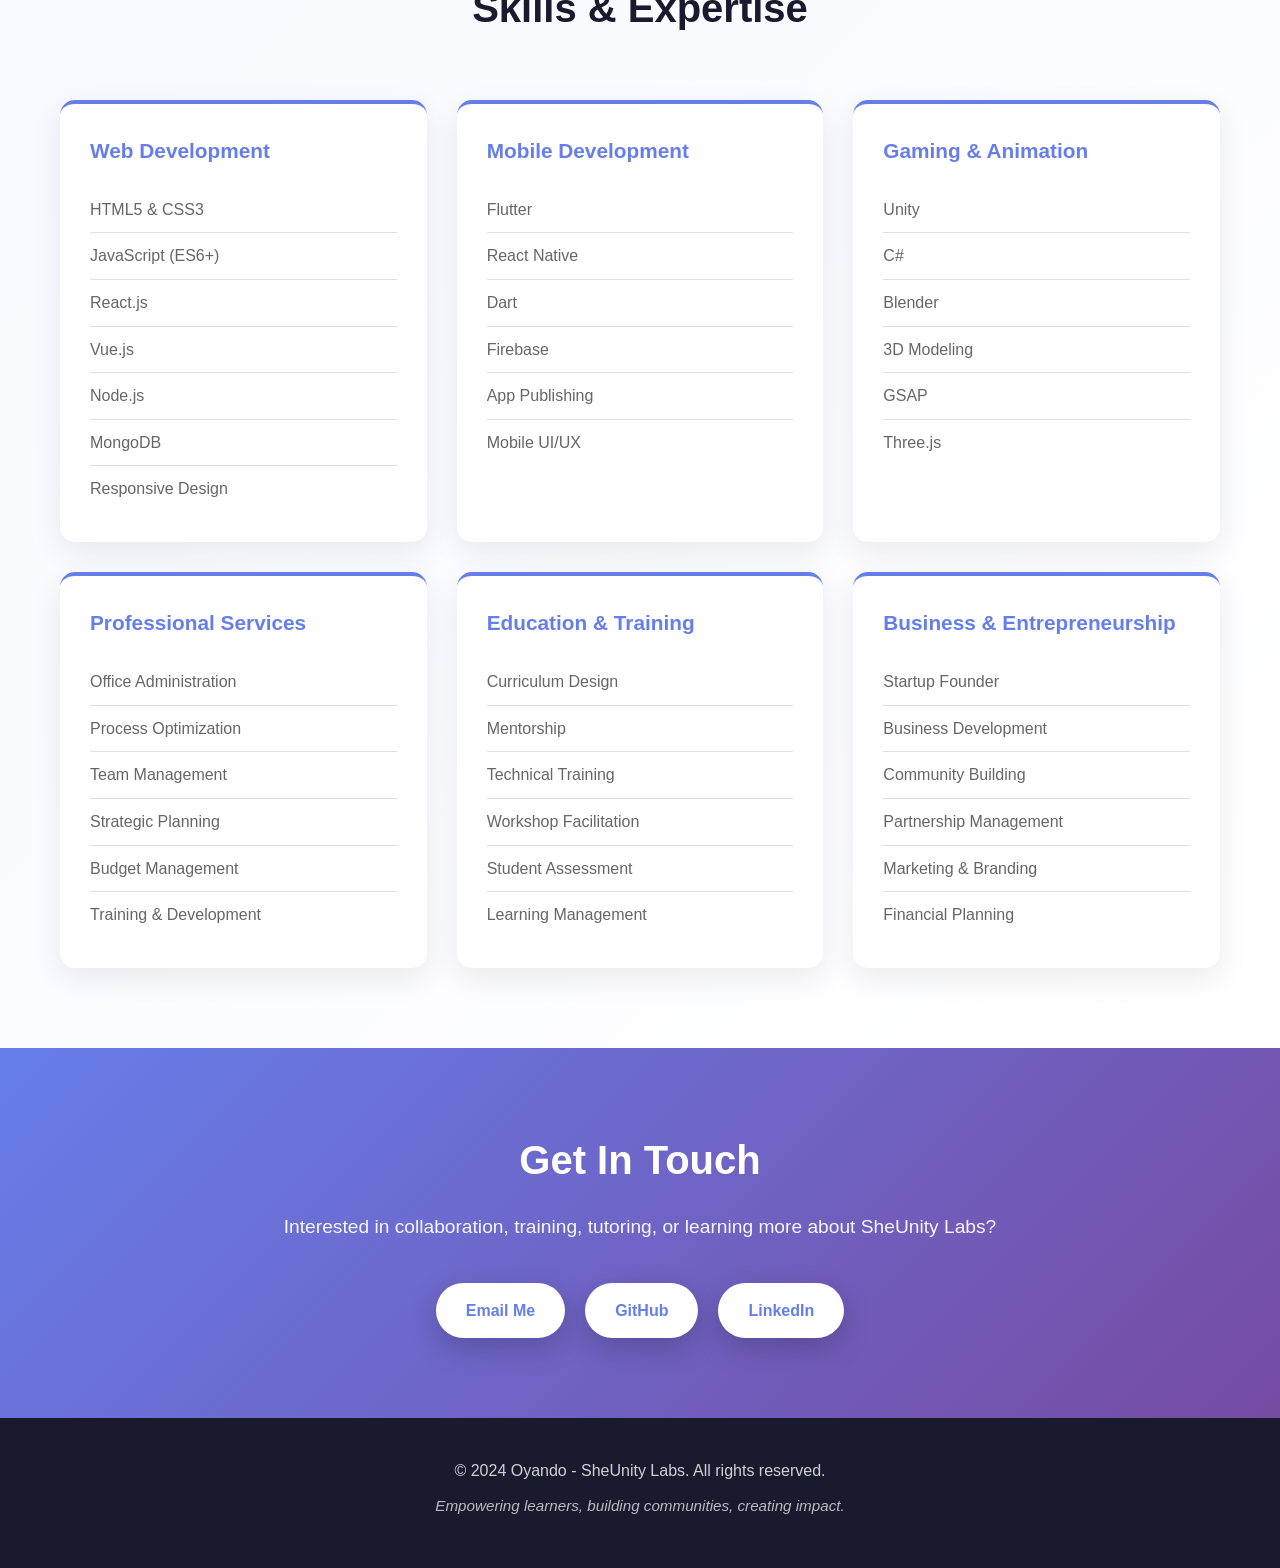
==== commit 6c1e5d8e: "completed absolute project cleanup" ====
--- a/index.html
+++ b/index.html
@@ -3,7 +3,6 @@
 <head>
     <meta charset="UTF-8">
     <meta name="viewport" content="width=device-width, initial-scale=1.0">
-<HEAD
     <title>Oyando - Portfolio | Educator & Admin Expert</title>
     <link rel="stylesheet" href="style.css">
 </head>
@@ -12,18 +11,6 @@
     <nav class="navbar">
         <div class="container">
             <div class="logo">Oyando</div>
-
-    <title>Peres Omondi | Technology Trainer & Founder</title>
-    <link rel="stylesheet" href="style.css">
-</head>
-<body>
-
-    <!-- Navigation -->
-    <nav class="navbar">
-        <div class="container">
-            <div class="logo">Peres Omondi</div>
-
- (fix index file)
             <ul class="nav-links">
                 <li><a href="#home">Home</a></li>
                 <li><a href="#about">About</a></li>
@@ -35,7 +22,6 @@
         </div>
     </nav>
 
-<<<<<<< HEAD
     <!-- Hero Section -->
     <section id="home" class="hero">
         <div class="hero-content">
@@ -435,313 +421,10 @@
                 <a href="#contact" class="cta-button">Book a Free Consultation</a>
             </div>
         </div>
-=======
-    <!-- Hero -->
-    <section id="home" class="hero">
-        <div class="hero-content">
-
-            <h1>Hi, I'm <span>Peres</span></h1>
-
-            <p>
-                Technology Trainer | Office Administrator | Founder of SheUnity Labs
-            </p>
-
-            <p class="subtitle">
-                Empowering youth, young girls, young mothers, and school dropouts
-                through technology education, digital literacy, cybersecurity,
-                and innovation.
-            </p>
-
-            <a href="#projects" class="cta-button">
-                Explore My Work
-            </a>
-
-        </div>
-    </section>
-
-    <!-- About -->
-    <section id="about" class="about">
-
-        <div class="container">
-
-            <h2>About Me</h2>
-
-            <div class="about-content">
-
-                <div class="about-text">
-
-                    <h3>Technology Trainer & Community Builder</h3>
-
-                    <p>
-                        I am a Technology Trainer, Office Administrator, and
-                        Founder of SheUnity Labs, a community-based initiative
-                        dedicated to empowering youth, young girls, young mothers,
-                        and school dropouts through technology education and digital skills.
-                    </p>
-
-                    <p>
-                        With over three years of experience in technology education,
-                        I have trained learners in computer fundamentals,
-                        Microsoft Office, cybersecurity awareness, web development,
-                        and mobile application development.
-                    </p>
-
-                    <p>
-                        My mission is to make technology education accessible,
-                        practical, and impactful by creating learning opportunities
-                        that help individuals thrive in today's digital world.
-                    </p>
-
-                </div>
-
-                <div class="about-stats">
-
-                    <div class="stat">
-                        <h4>3+</h4>
-                        <p>Years Experience</p>
-                    </div>
-
-                    <div class="stat">
-                        <h4>100+</h4>
-                        <p>Learners Trained</p>
-                    </div>
-
-                    <div class="stat">
-                        <h4>5+</h4>
-                        <p>Training Areas</p>
-                    </div>
-
-                </div>
-
-            </div>
-
-        </div>
-
-    </section>
-
-    <!-- Projects -->
-    <section id="projects" class="projects">
-
-        <div class="container">
-
-            <h2>Projects & Initiatives</h2>
-
-            <!-- SheUnity Labs -->
-            <div class="project-category">
-
-                <h3>🚀 SheUnity Labs</h3>
-
-                <p class="category-desc">
-                    Community-based organization focused on technology empowerment.
-                </p>
-
-                <div class="project-card">
-
-                    <div class="project-header">
-                        <h4>Founder & Program Lead</h4>
-                        <span class="badge">Community Impact</span>
-                    </div>
-
-                    <p>
-                        SheUnity Labs is a community-based initiative aimed at
-                        empowering youth, school dropouts, young girls, and
-                        young mothers through technology education,
-                        mentorship, and digital literacy training.
-                    </p>
-
-                    <ul>
-                        <li>Founded and lead the SheUnity Labs initiative.</li>
-                        <li>Facilitate digital literacy and technology training.</li>
-                        <li>Mentor young women and youth pursuing technology careers.</li>
-                        <li>Coordinate community outreach and learning programs.</li>
-                        <li>Create training resources and learning materials.</li>
-                    </ul>
-
-                    <div class="tech-stack">
-                        <span>Digital Literacy</span>
-                        <span>Mentorship</span>
-                        <span>Community Development</span>
-                        <span>Technology Education</span>
-                        <span>Leadership</span>
-                    </div>
-
-                </div>
-
-            </div>
-
-            <!-- Portfolio Website -->
-            <div class="project-category">
-
-                <h3>💻 Portfolio Website Development</h3>
-
-                <p class="category-desc">
-                    Building and maintaining my professional portfolio.
-                </p>
-
-                <div class="project-card">
-
-                    <h4>Personal Portfolio Website</h4>
-
-                    <p>
-                        Designed and developed a responsive portfolio website
-                        to showcase my experience, projects, tutoring services,
-                        and community impact.
-                    </p>
-
-                    <ul>
-                        <li>Designed website structure and navigation.</li>
-                        <li>Built responsive layouts for desktop and mobile.</li>
-                        <li>Created project, tutoring, and contact sections.</li>
-                        <li>Applied modern web design principles.</li>
-                    </ul>
-
-                    <div class="tech-stack">
-                        <span>HTML</span>
-                        <span>CSS</span>
-                        <span>JavaScript</span>
-                        <span>Responsive Design</span>
-                    </div>
-
-                </div>
-
-            </div>
-
-            <!-- Digital Skills Training -->
-            <div class="project-category">
-
-                <h3>🎓 Digital Skills Training</h3>
-
-                <div class="project-card">
-
-                    <h4>Technology Training Program</h4>
-
-                    <p>
-                        Delivering practical technology education to learners
-                        of different age groups and skill levels.
-                    </p>
-
-                    <ul>
-                        <li>Computer Fundamentals</li>
-                        <li>Microsoft Word</li>
-                        <li>Microsoft Excel</li>
-                        <li>Microsoft PowerPoint</li>
-                        <li>Digital Literacy</li>
-                    </ul>
-
-                </div>
-
-            </div>
-
-            <!-- Mobile App Development -->
-            <div class="project-category">
-
-                <h3>📱 Mobile App Development Training</h3>
-
-                <div class="project-card">
-
-                    <h4>MIT App Inventor & Flutter</h4>
-
-                    <p>
-                        Introducing learners to mobile application development
-                        through practical projects and beginner-friendly tools.
-                    </p>
-
-                    <div class="tech-stack">
-                        <span>MIT App Inventor</span>
-                        <span>Flutter</span>
-                        <span>Dart</span>
-                    </div>
-
-                </div>
-
-            </div>
-
-            <!-- Cybersecurity -->
-            <div class="project-category">
-
-                <h3>🔒 Cybersecurity Awareness</h3>
-
-                <div class="project-card">
-
-                    <h4>Cybersecurity Training</h4>
-
-                    <p>
-                        Training learners on online safety, digital citizenship,
-                        password security, phishing awareness, and data privacy.
-                    </p>
-
-                    <div class="tech-stack">
-                        <span>Cybersecurity</span>
-                        <span>Online Safety</span>
-                        <span>Data Privacy</span>
-                    </div>
-
-                </div>
-
-            </div>
-
-        </div>
-
-    </section>
-        <!-- Tutoring Section -->
-    <section id="tutoring" class="tutoring">
-
-        <div class="container">
-
-            <h2>Tutoring Services</h2>
-
-            <p class="category-desc">
-                Personalized homeschooling and technology training sessions designed to help learners build practical digital skills and confidence.
-            </p>
-
-            <div class="project-card">
-
-                <h4>Private Technology Lessons</h4>
-
-                <p>
-                    With over 3 years of experience in technology education,
-                    I provide one-on-one and small group tutoring sessions
-                    for learners of all ages.
-                </p>
-
-                <ul>
-                    <li>Computer Fundamentals</li>
-                    <li>Microsoft Word</li>
-                    <li>Microsoft Excel</li>
-                    <li>Microsoft PowerPoint</li>
-                    <li>Digital Literacy</li>
-                    <li>Cybersecurity Awareness</li>
-                    <li>Web Development Basics</li>
-                    <li>MIT App Inventor</li>
-                    <li>Flutter Fundamentals</li>
-                </ul>
-
-                <h4>Session Rates</h4>
-
-                <p>
-                    <strong>📍 Physical Sessions (Mombasa):</strong>
-                    KES 1,500 per session
-                </p>
-
-                <p>
-                    <strong>🌐 Online Sessions (Outside Mombasa):</strong>
-                    KES 1,000 per session
-                </p>
-
-                <a href="#contact" class="cta-button">
-                    Book a Session
-                </a>
-
-            </div>
-
-        </div>
-
->>>>>>> 050f787 (fix index file)
     </section>
 
     <!-- Skills Section -->
     <section id="skills" class="skills">
-<<<<<<< HEAD
         <div class="container">
             <h2>Skills & Expertise</h2>
             
@@ -820,105 +503,10 @@
                 </div>
             </div>
         </div>
-=======
-
-        <div class="container">
-
-            <h2>Skills</h2>
-
-            <div class="skills-grid">
-
-                <div class="skill-category">
-
-                    <h3>🎓 Education & Training</h3>
-
-                    <div class="skill-badges">
-                        <span>Technology Training</span>
-                        <span>Curriculum Development</span>
-                        <span>Mentorship</span>
-                        <span>Workshop Facilitation</span>
-                        <span>Homeschooling</span>
-                    </div>
-
-                </div>
-
-                <div class="skill-category">
-
-                    <h3>💻 Web Development</h3>
-
-                    <div class="skill-badges">
-                        <span>HTML</span>
-                        <span>CSS</span>
-                        <span>JavaScript</span>
-                        <span>Responsive Design</span>
-                        <span>GitHub</span>
-                    </div>
-
-                </div>
-
-                <div class="skill-category">
-
-                    <h3>📱 Mobile Development</h3>
-
-                    <div class="skill-badges">
-                        <span>MIT App Inventor</span>
-                        <span>Flutter</span>
-                        <span>Dart</span>
-                    </div>
-
-                </div>
-
-                <div class="skill-category">
-
-                    <h3>🔒 Cybersecurity</h3>
-
-                    <div class="skill-badges">
-                        <span>Cybersecurity Awareness</span>
-                        <span>Online Safety</span>
-                        <span>Digital Citizenship</span>
-                        <span>Data Privacy</span>
-                    </div>
-
-                </div>
-
-                <div class="skill-category">
-
-                    <h3>🏢 Administration</h3>
-
-                    <div class="skill-badges">
-                        <span>Office Administration</span>
-                        <span>Records Management</span>
-                        <span>Project Coordination</span>
-                        <span>Communication</span>
-                        <span>Organization</span>
-                    </div>
-
-                </div>
-
-                <div class="skill-category">
-
-                    <h3>🤝 Community Leadership</h3>
-
-                    <div class="skill-badges">
-                        <span>Leadership</span>
-                        <span>Community Development</span>
-                        <span>Public Speaking</span>
-                        <span>Youth Empowerment</span>
-                        <span>Mentorship</span>
-                    </div>
-
-                </div>
-
-            </div>
-
-        </div>
-
->>>>>>> 050f787 (fix index file)
     </section>
 
     <!-- Contact Section -->
     <section id="contact" class="contact">
-<<<<<<< HEAD
         <div class="container">
             <h2>Get In Touch</h2>
             <p>Interested in collaboration, training, tutoring, or learning more about SheUnity Labs?</p>
@@ -941,54 +529,3 @@
     <script src="script.js"></script>
 </body>
 </html>
-=======
-
-        <div class="container">
-
-            <h2>Contact Me</h2>
-
-            <p class="category-desc">
-                Interested in training, tutoring, mentorship, partnerships, or community initiatives? Let's connect.
-            </p>
-
-            <div class="project-card">
-
-                <h4>Get In Touch</h4>
-
-                <p>
-                    Feel free to reach out for tutoring sessions, training opportunities,
-                    speaking engagements, collaborations, or community projects.
-                </p>
-
-                <p>
-                    <strong>Email:</strong><br>
-                    omondiperes453@gmail.com
-                </p>
-
-                <p>
-                    <strong>Phone:</strong><br>
-                    0769311190
-                </p>
-
-            </div>
-
-        </div>
-
-    </section>
-
-    <!-- Footer -->
-    <footer class="footer">
-
-        <div class="container">
-
-            <p>
-                © 2026 Peres Omondi | Founder, SheUnity Labs
-            </p>
-
-        </div>
-
-    </footer>
-
-</body>
-</html>
->>>>>>> 050f787 (fix index file)
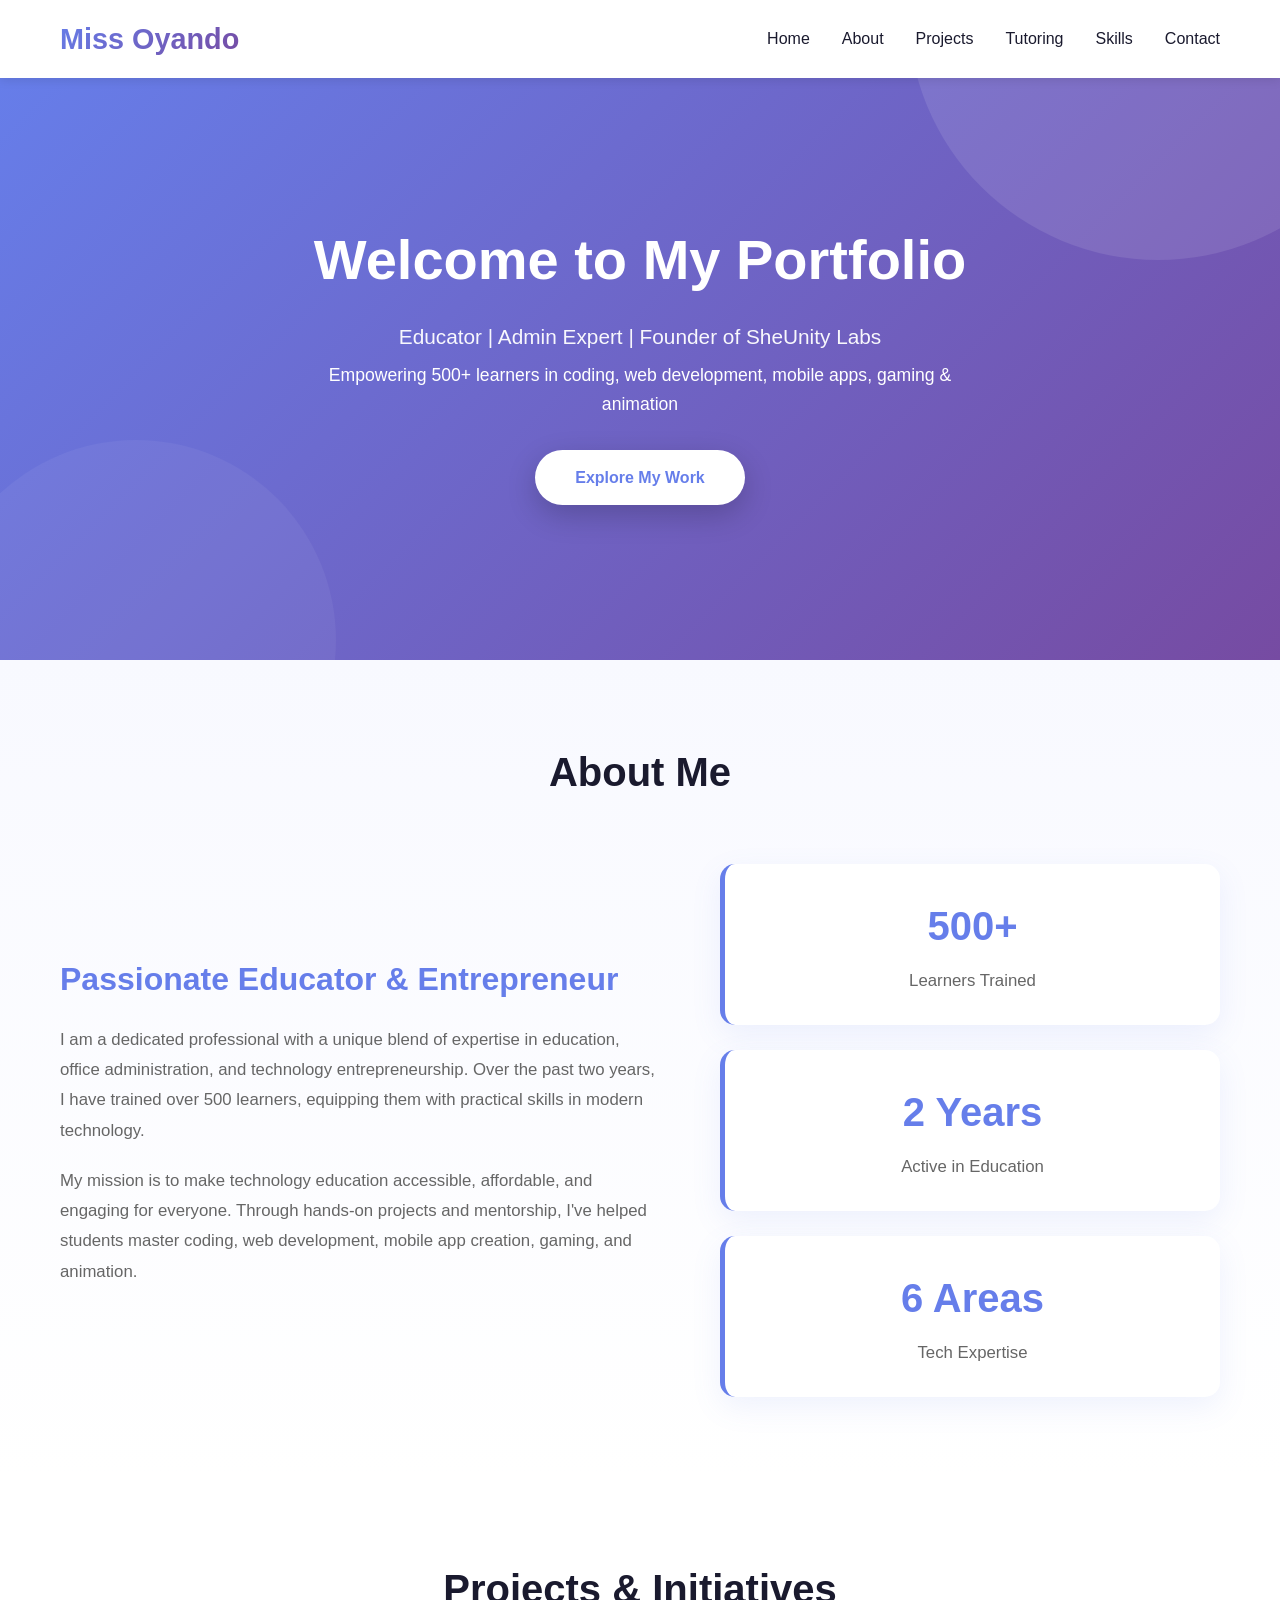
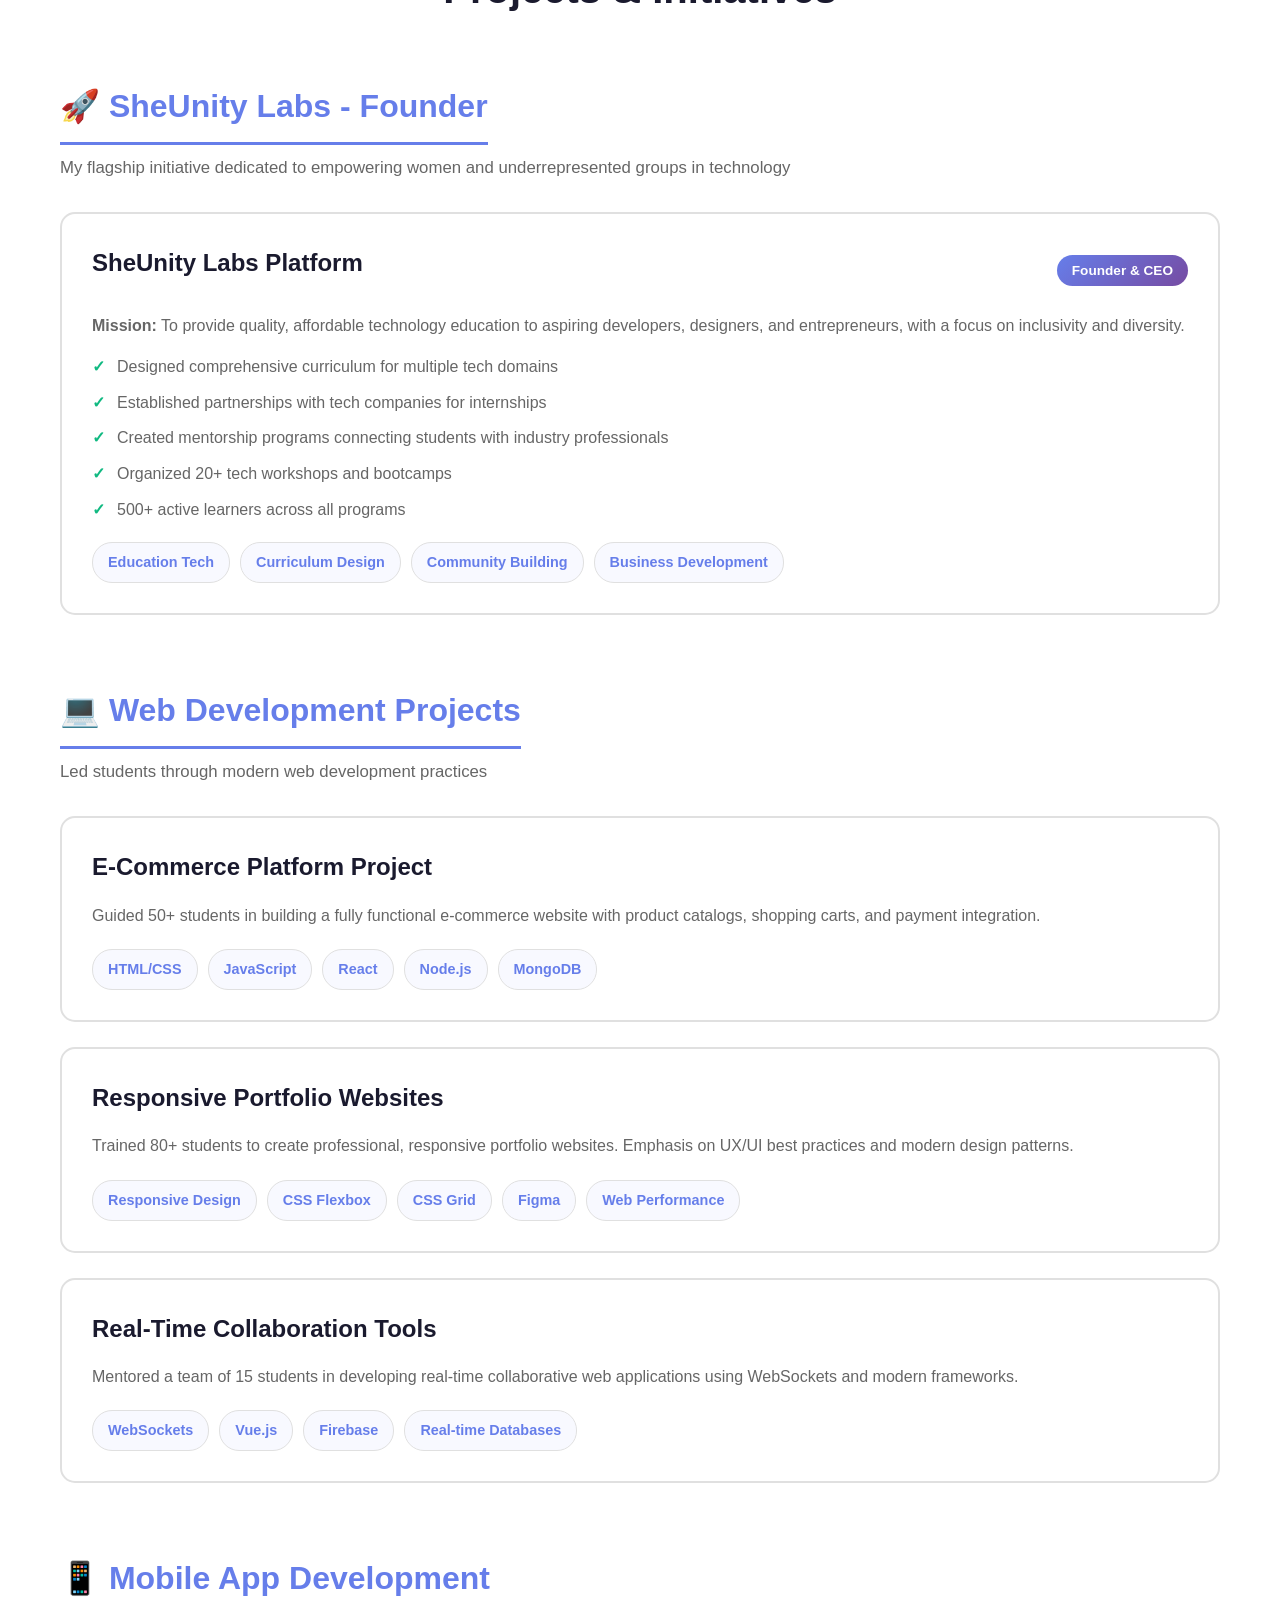
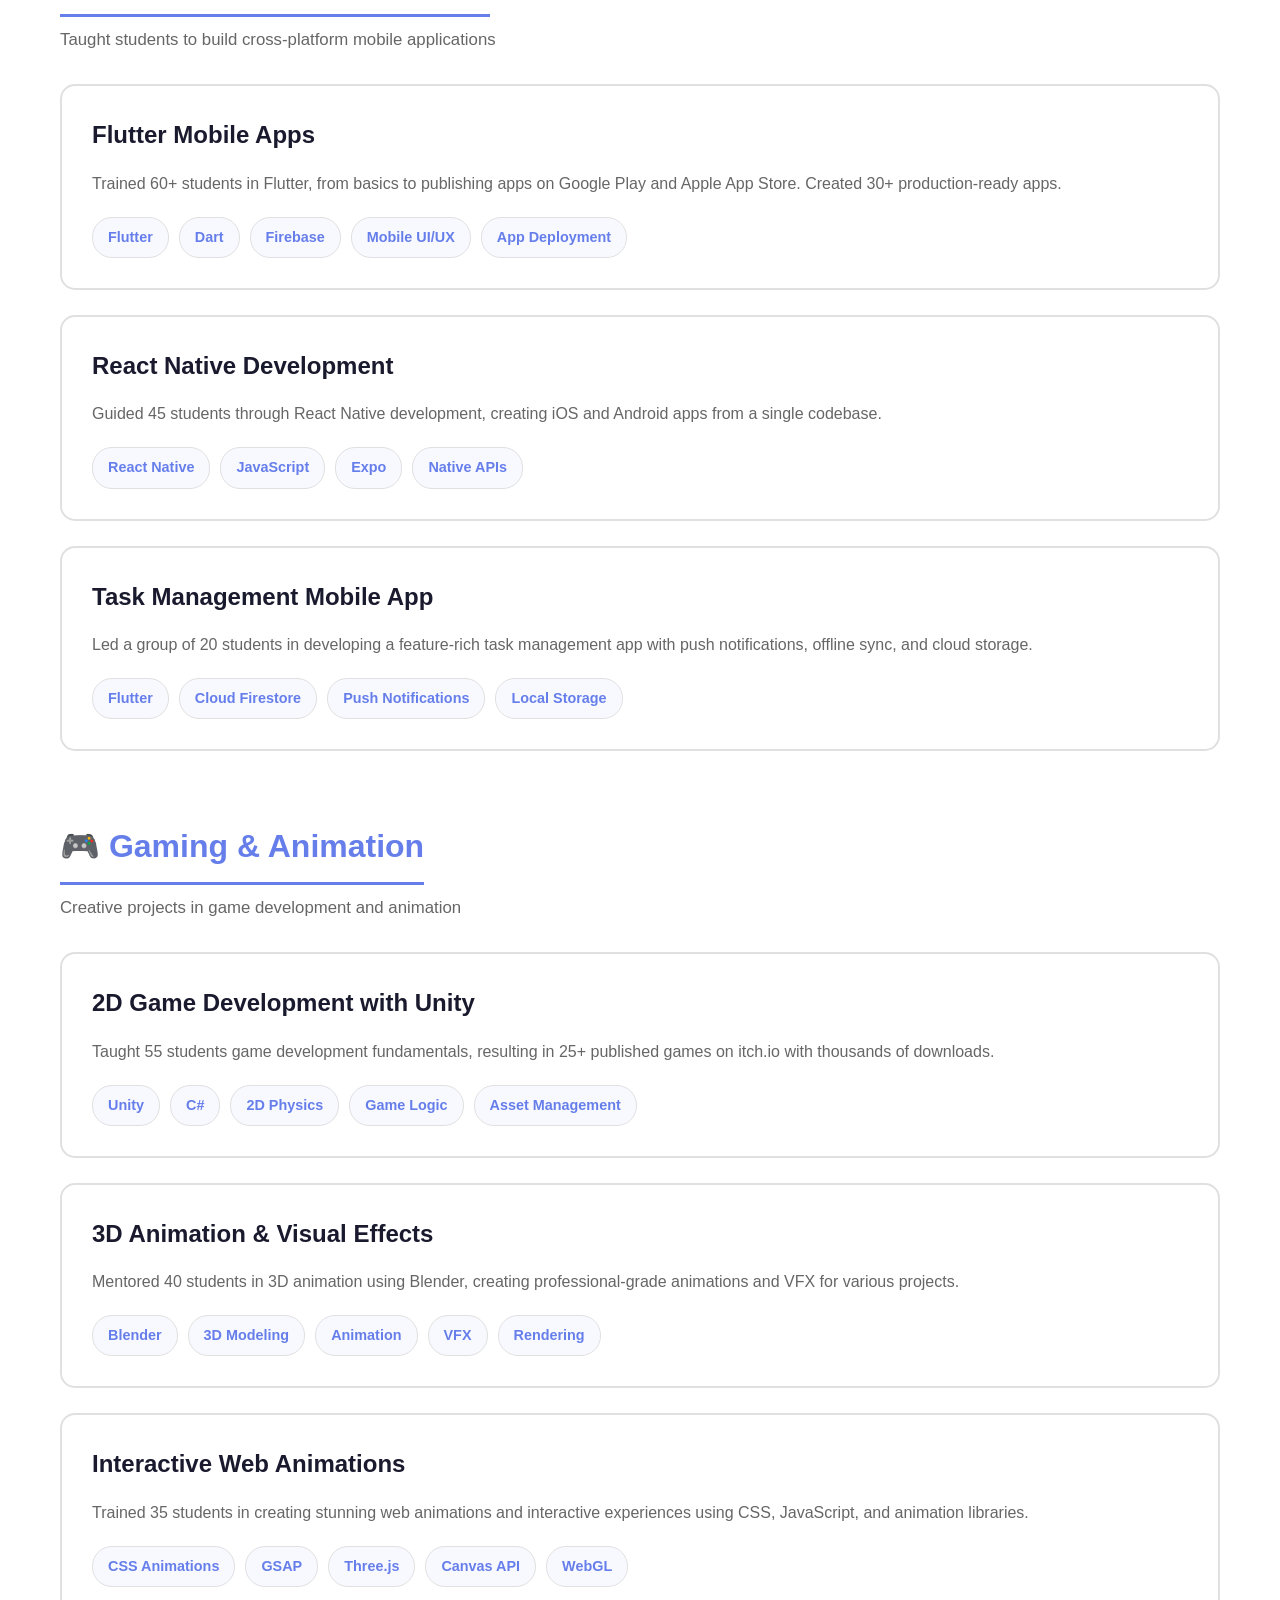
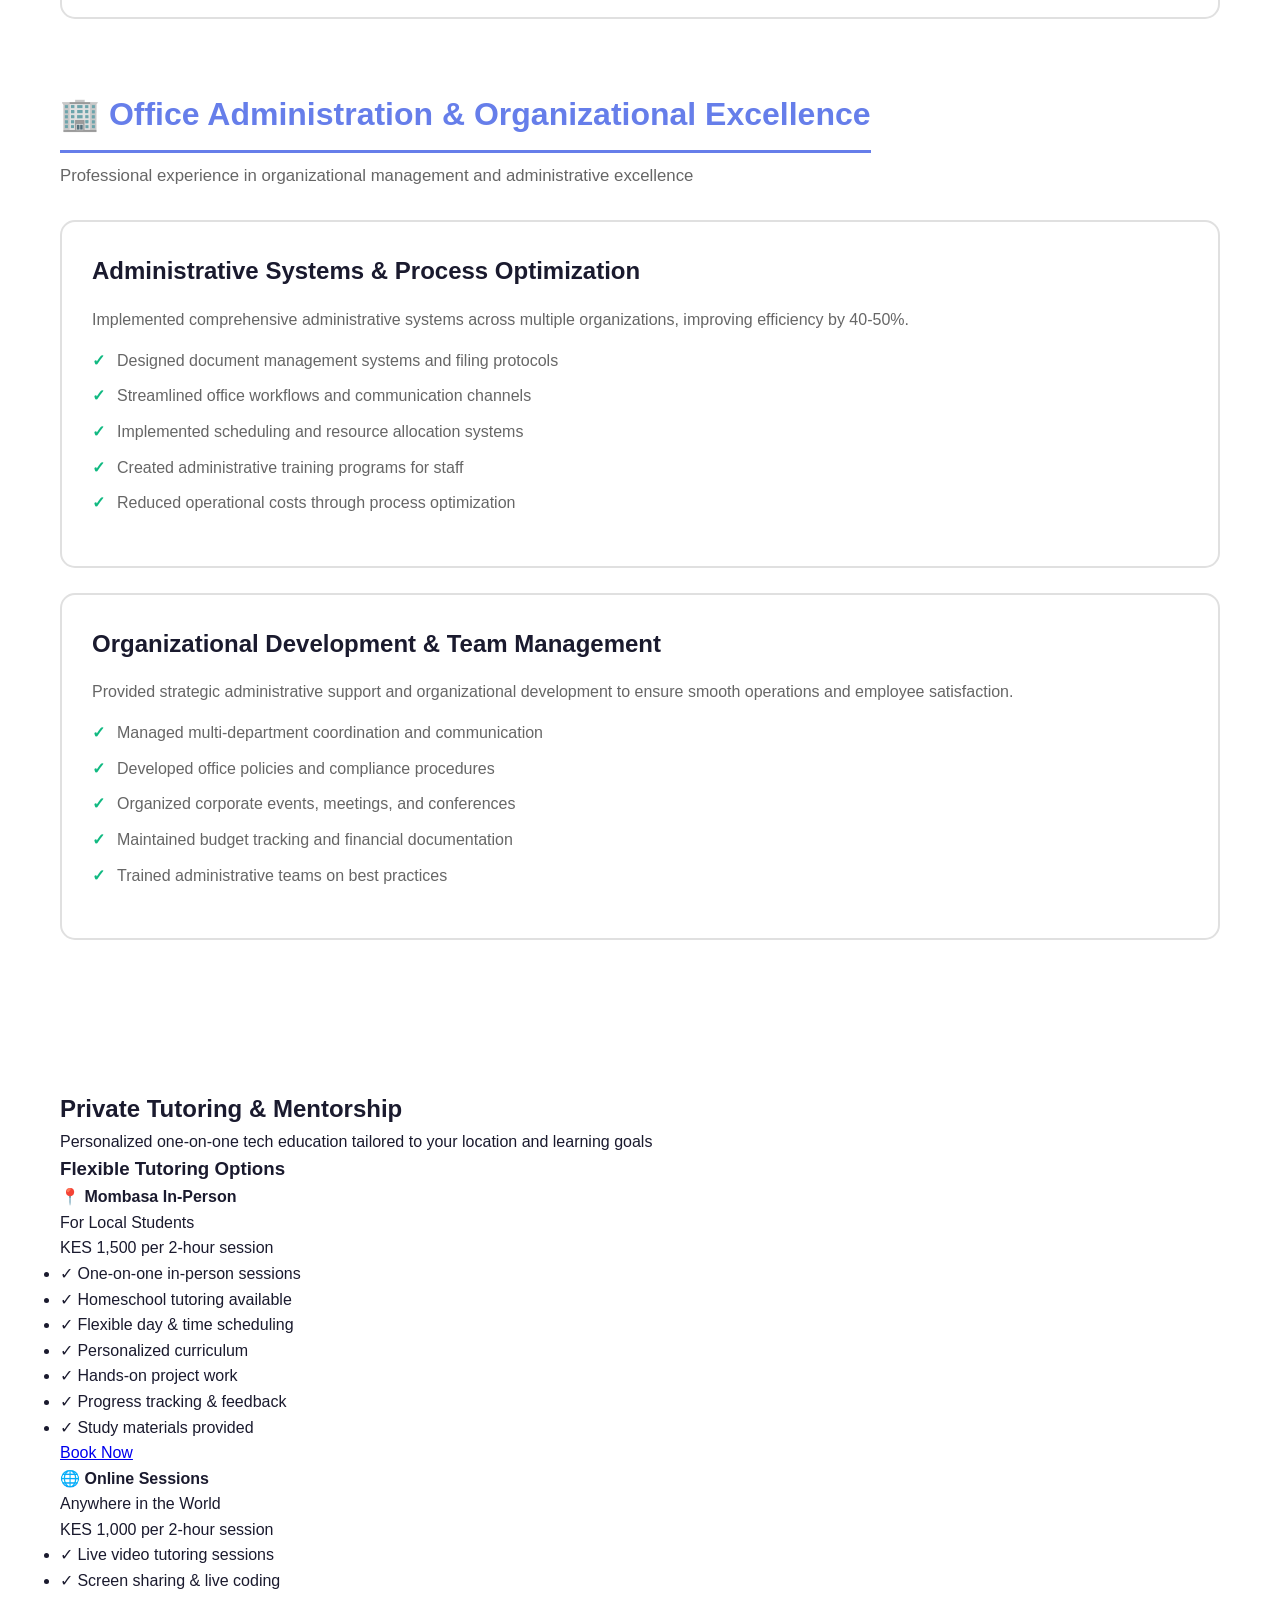
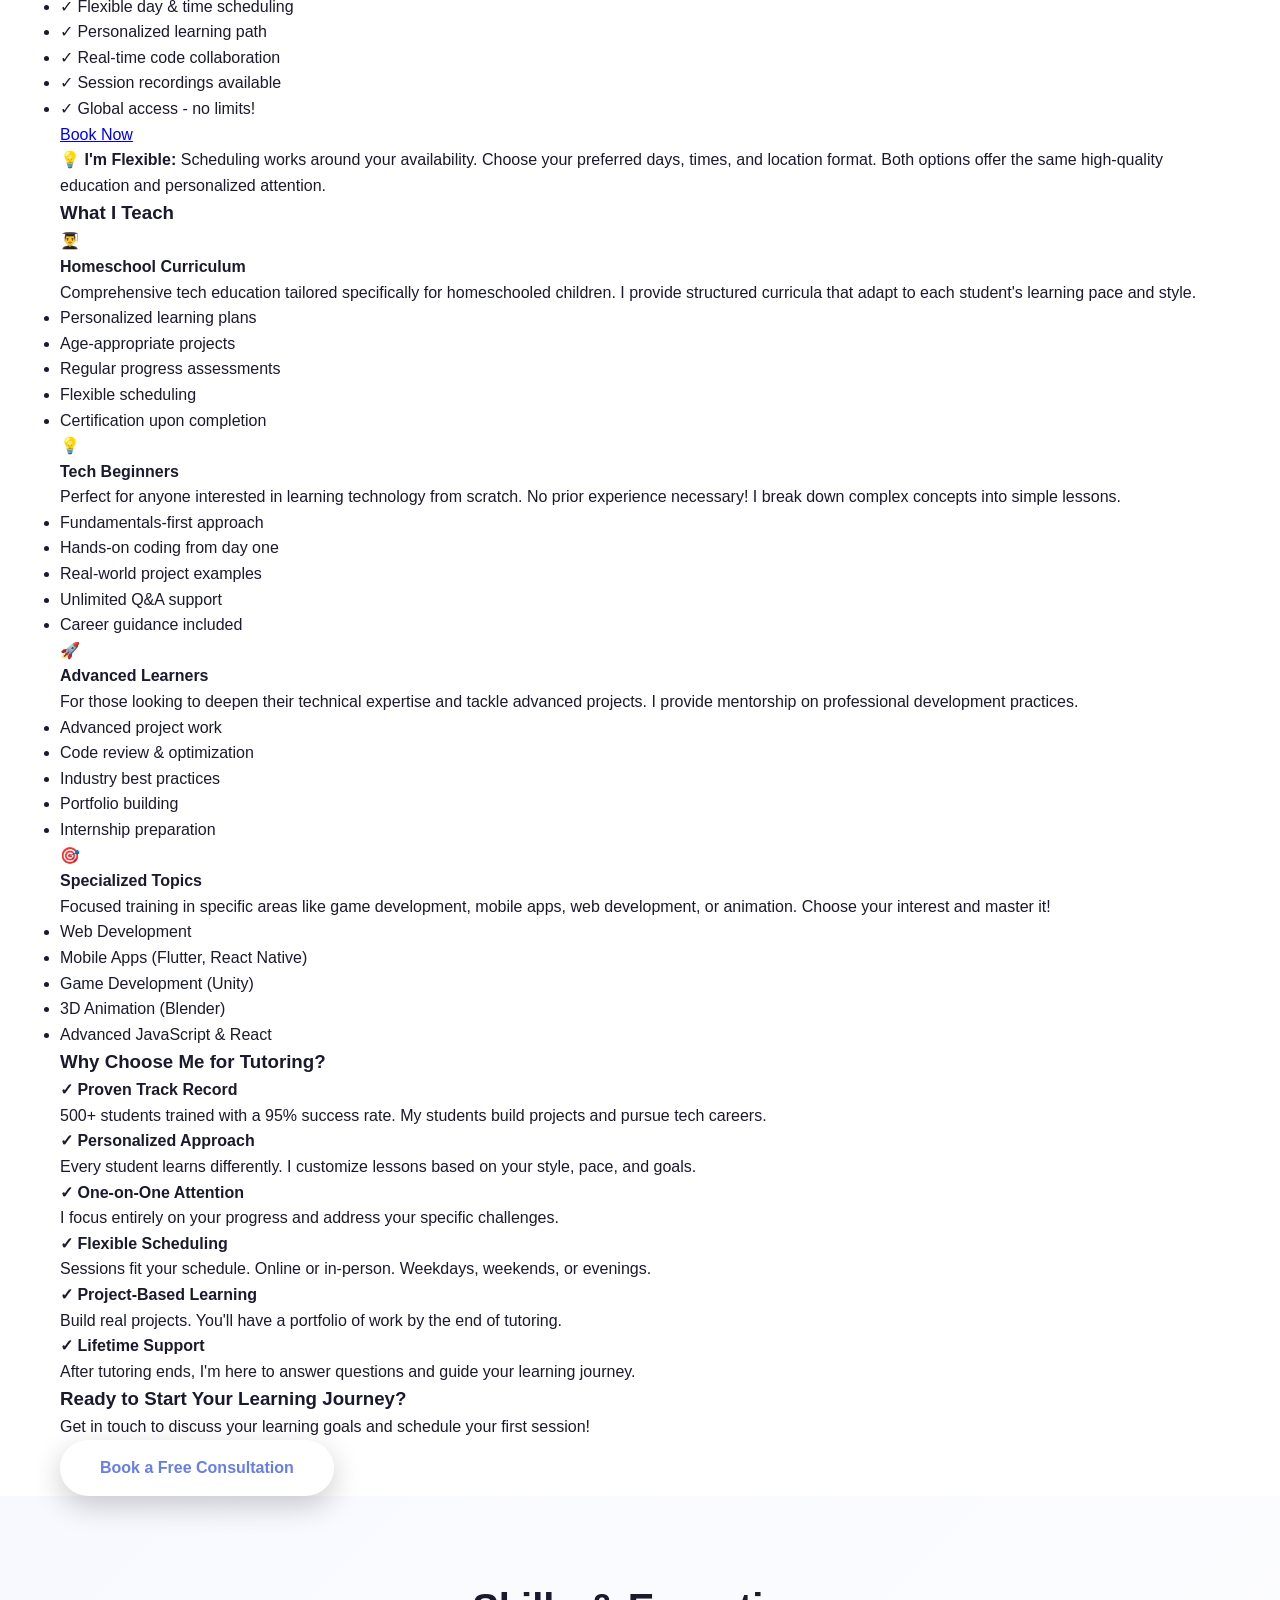
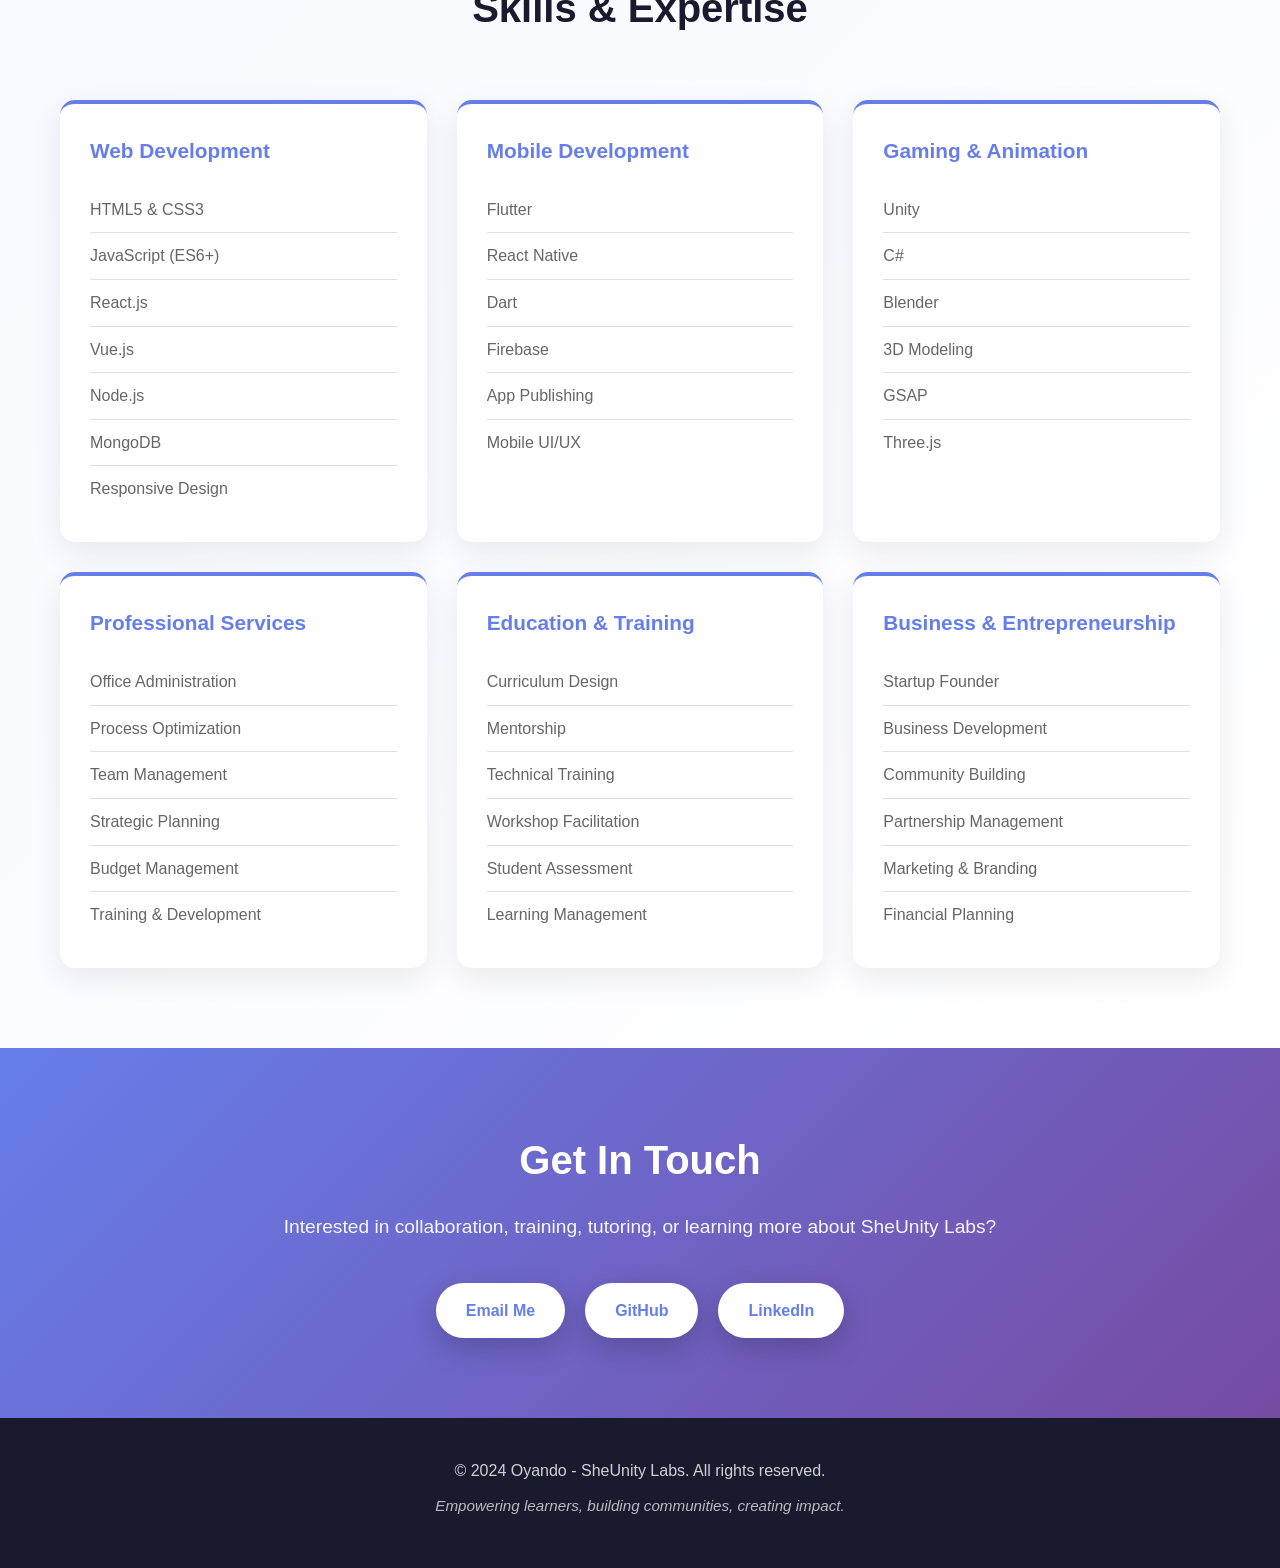
==== commit f0b831ba: "added title to name" ====
--- a/index.html
+++ b/index.html
@@ -10,7 +10,7 @@
     <!-- Navigation -->
     <nav class="navbar">
         <div class="container">
-            <div class="logo">Oyando</div>
+            <div class="logo"> Miss Oyando</div>
             <ul class="nav-links">
                 <li><a href="#home">Home</a></li>
                 <li><a href="#about">About</a></li>
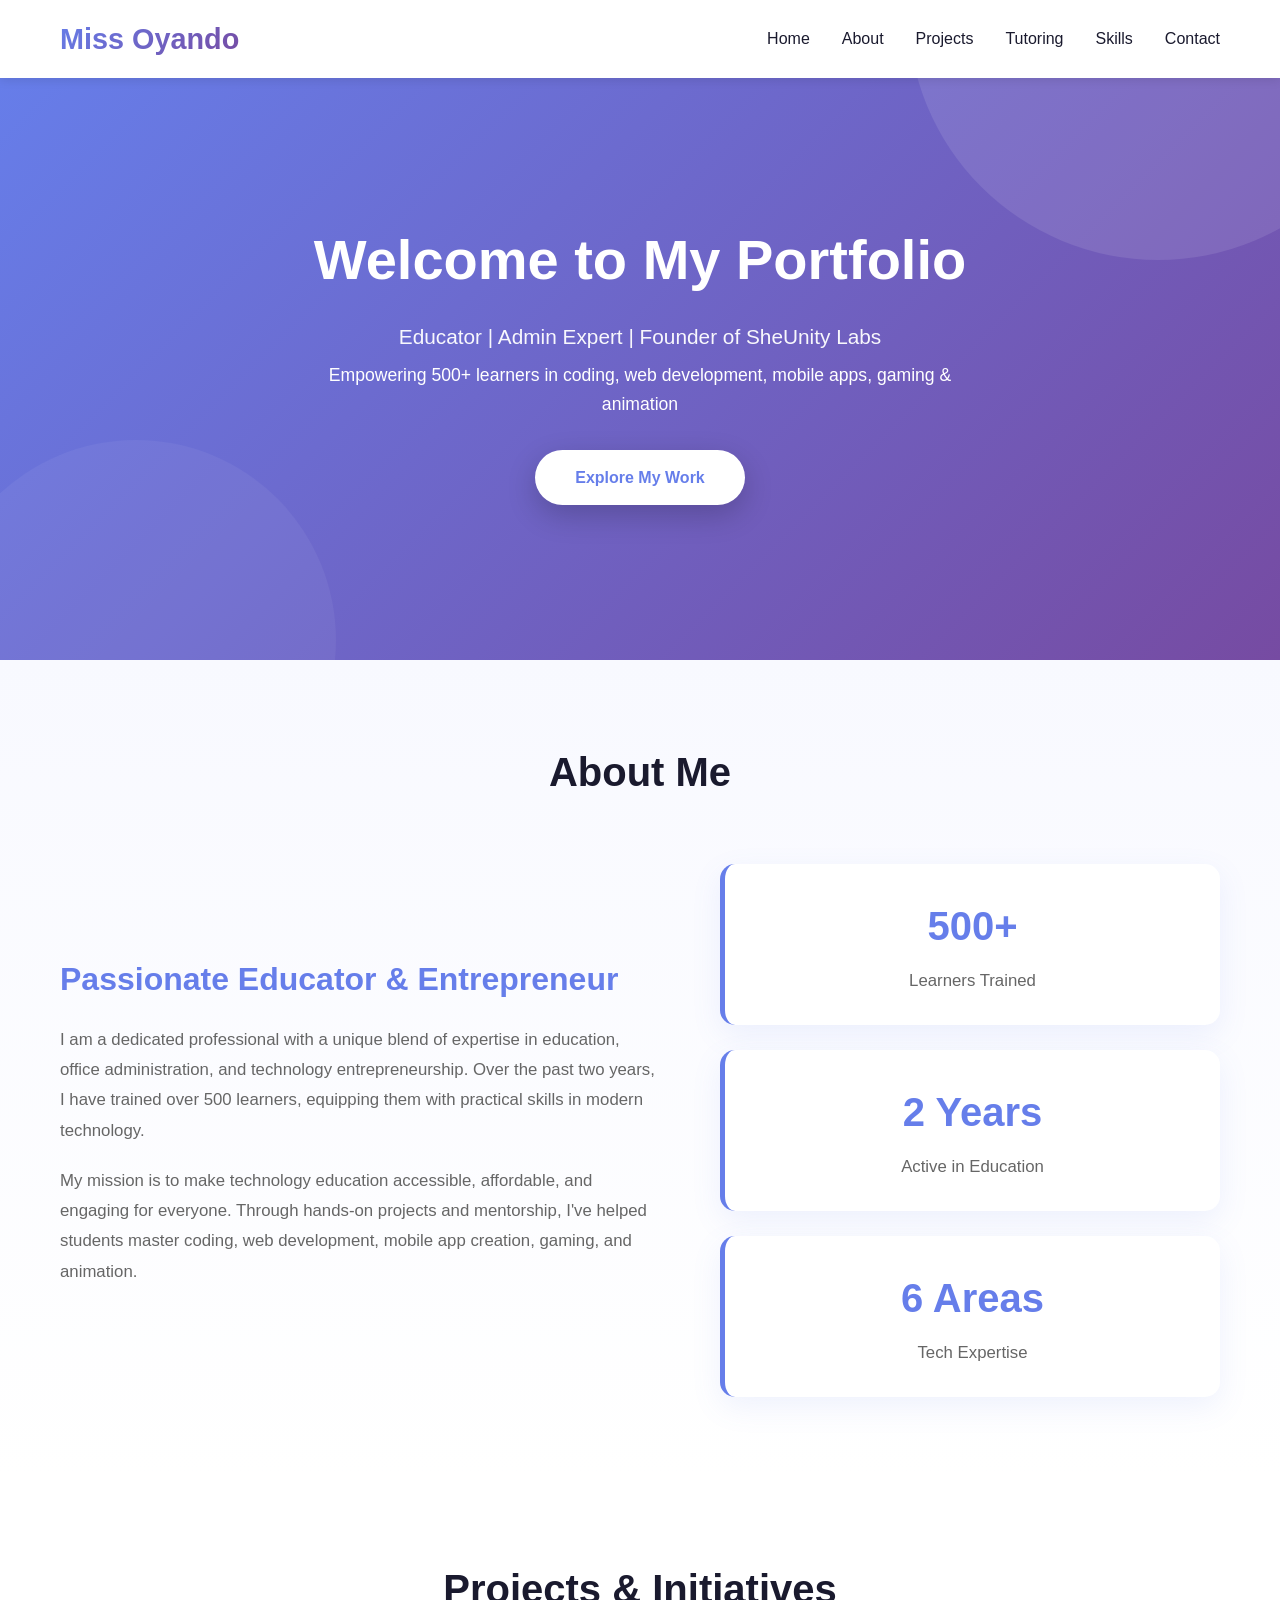
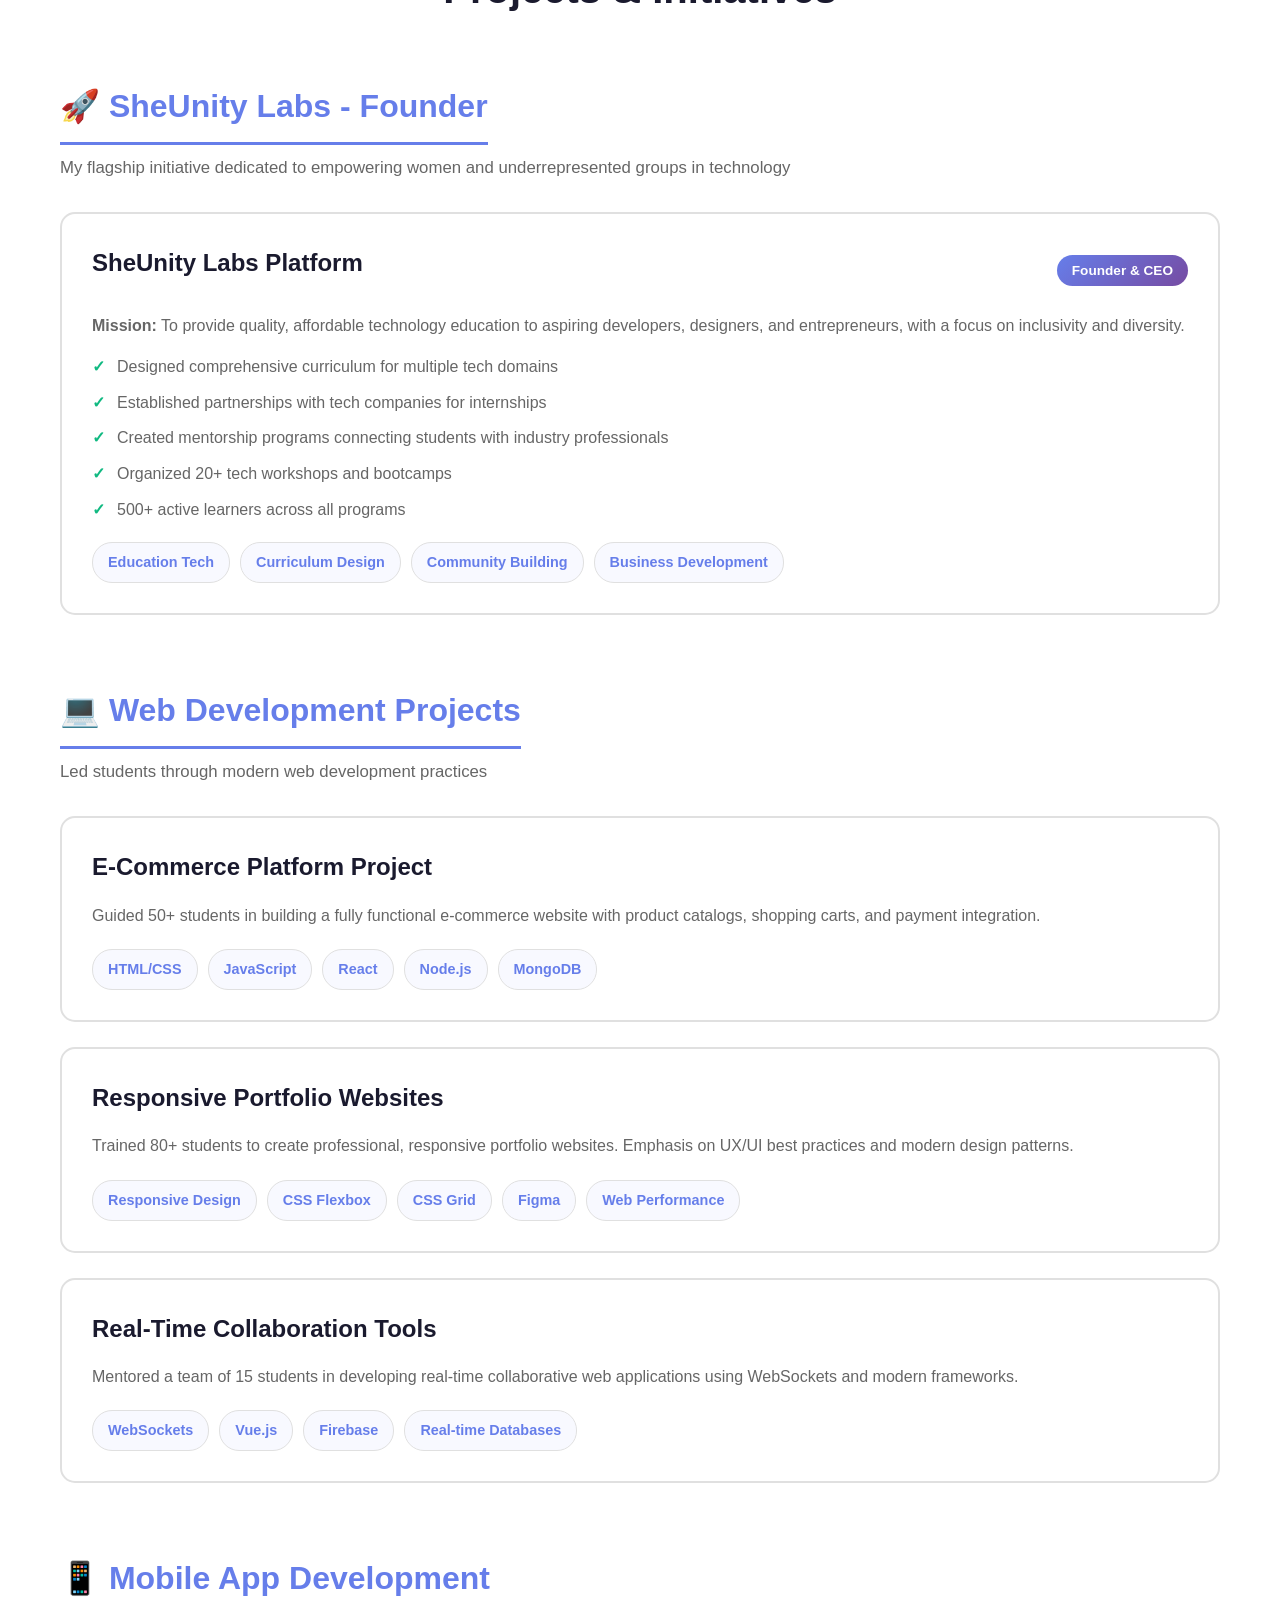
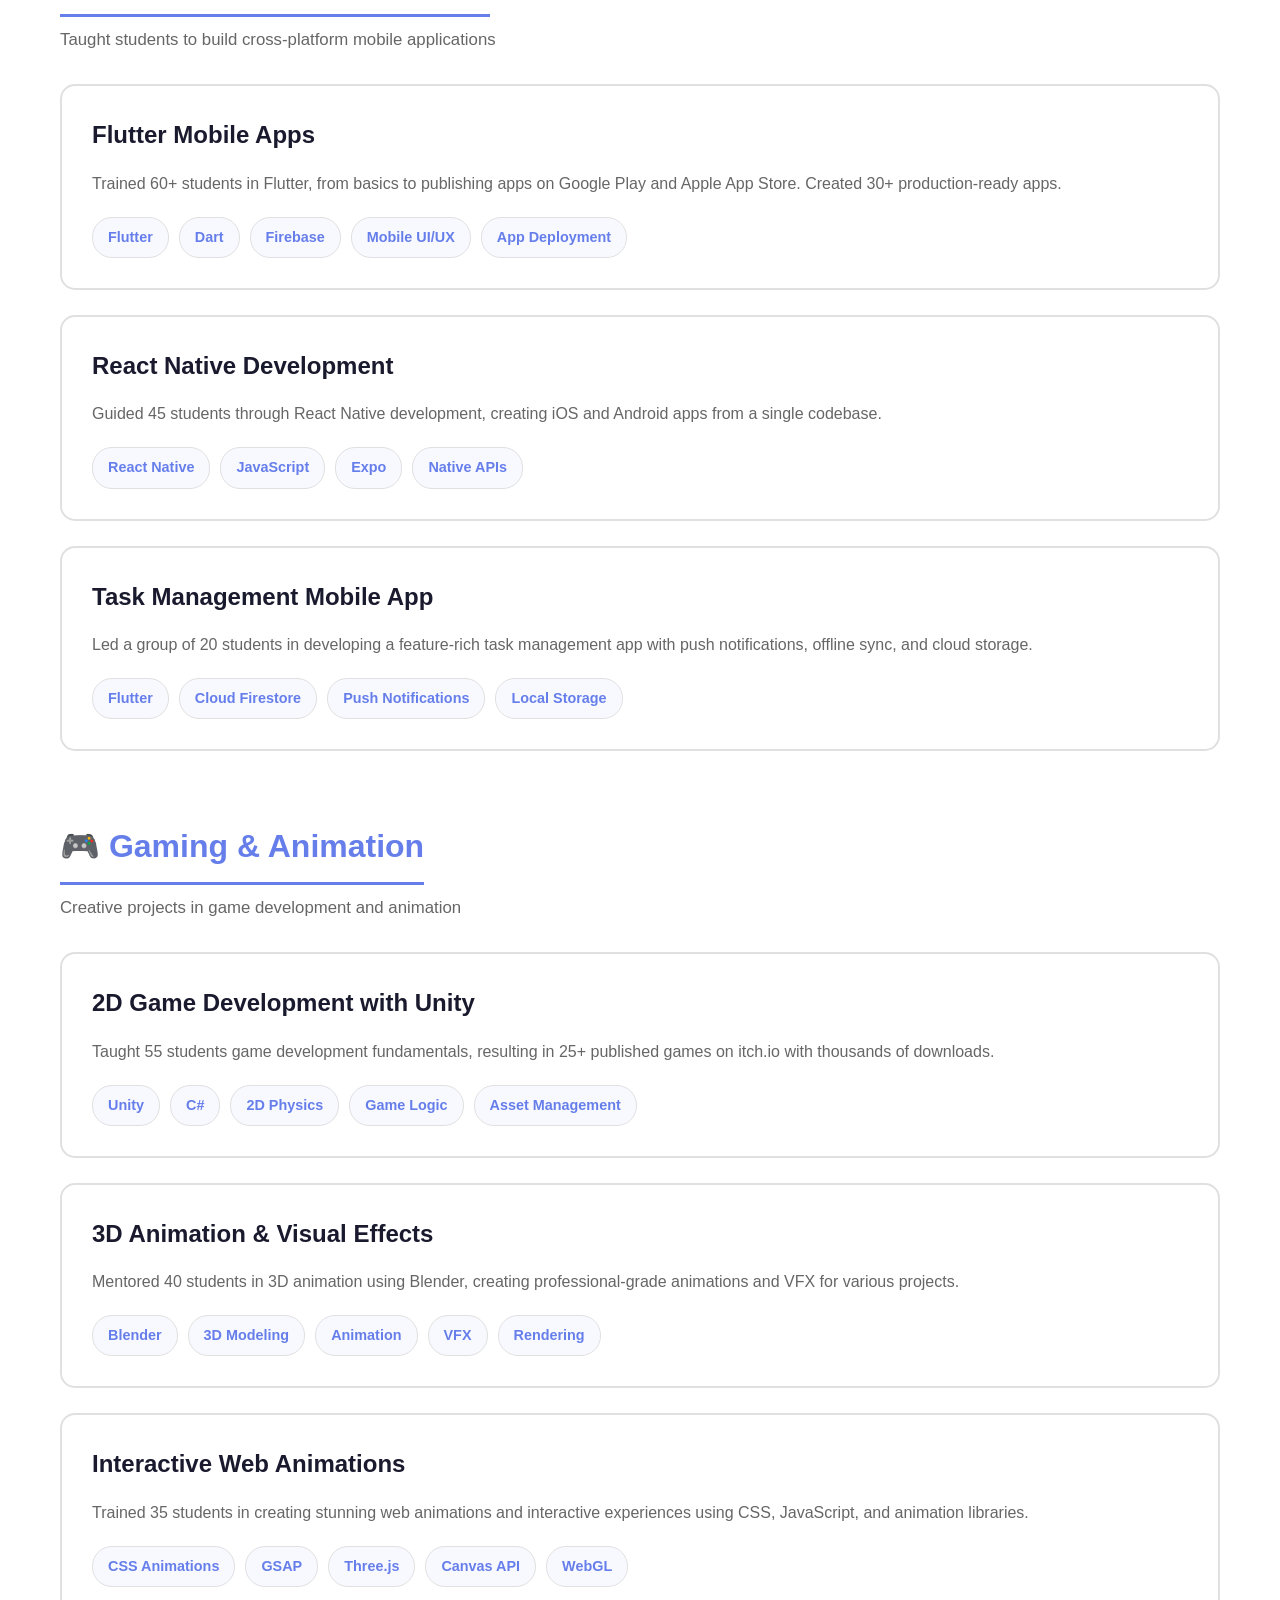
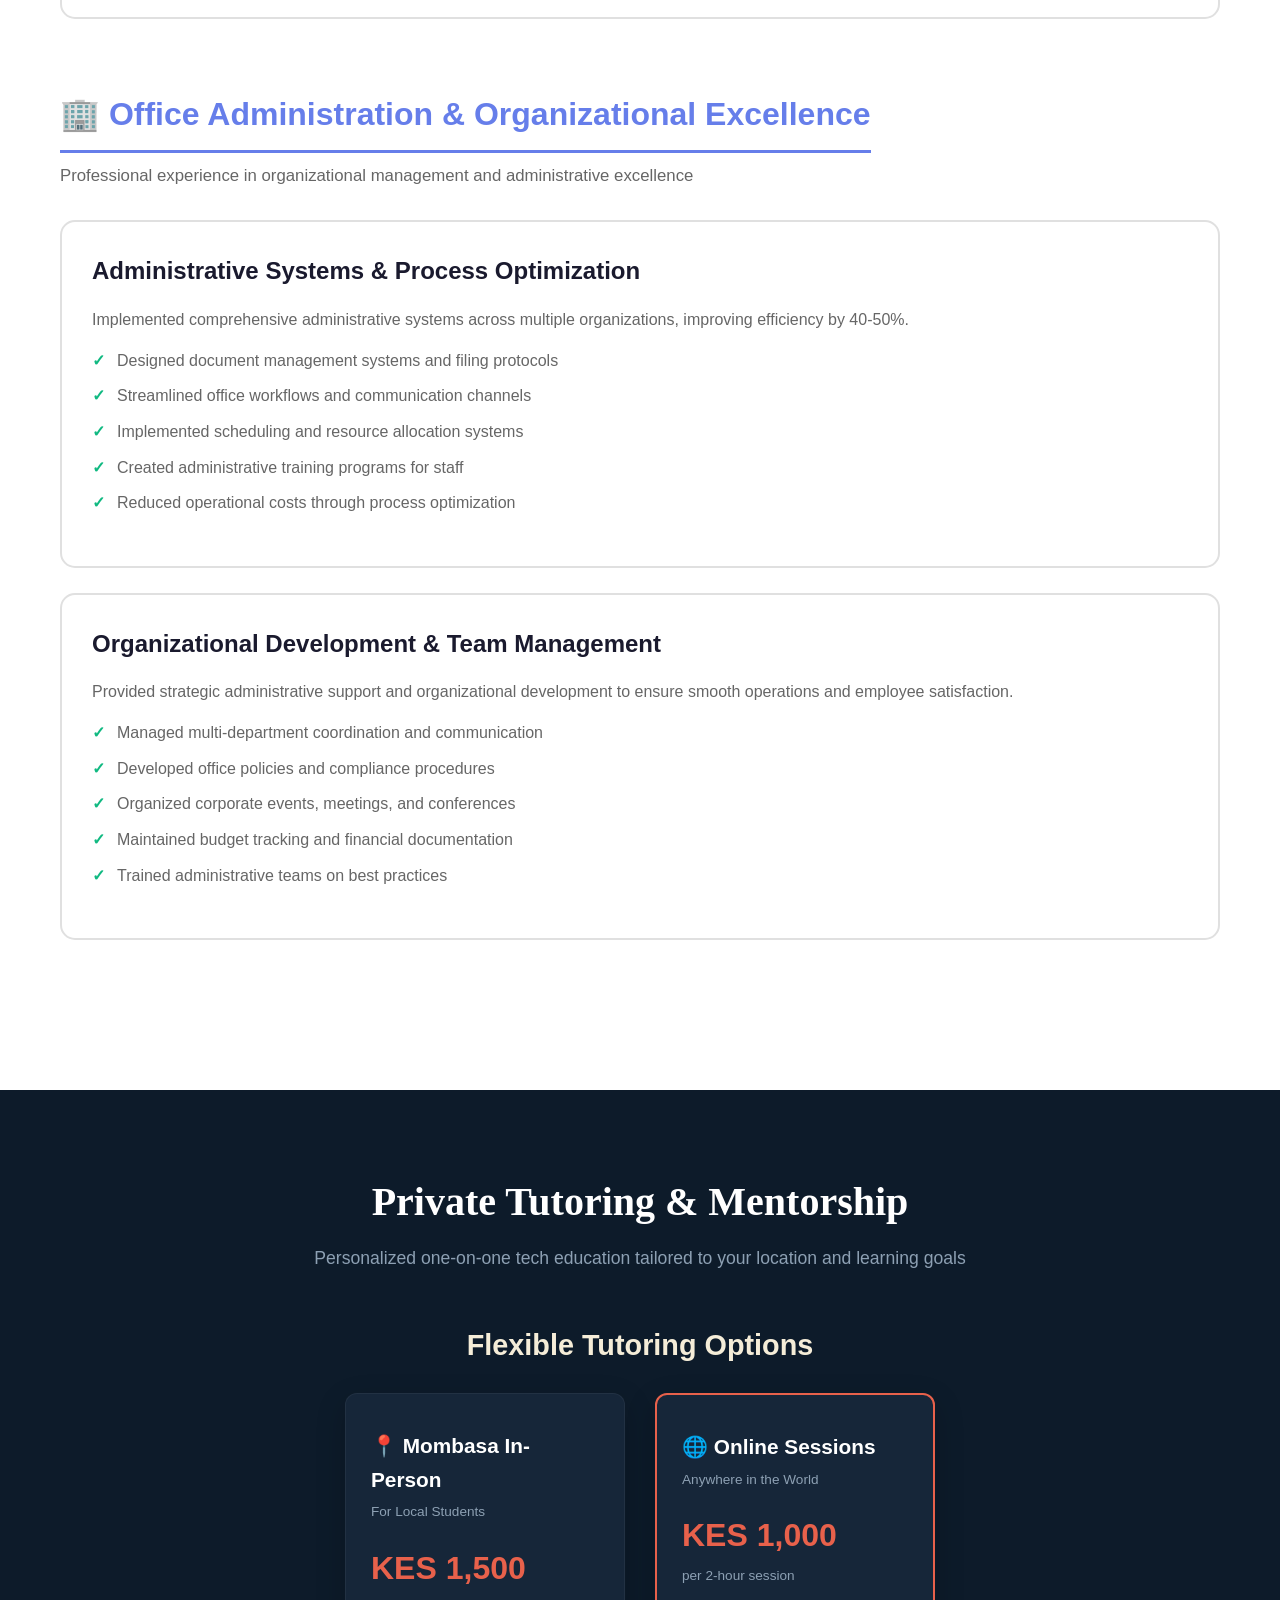
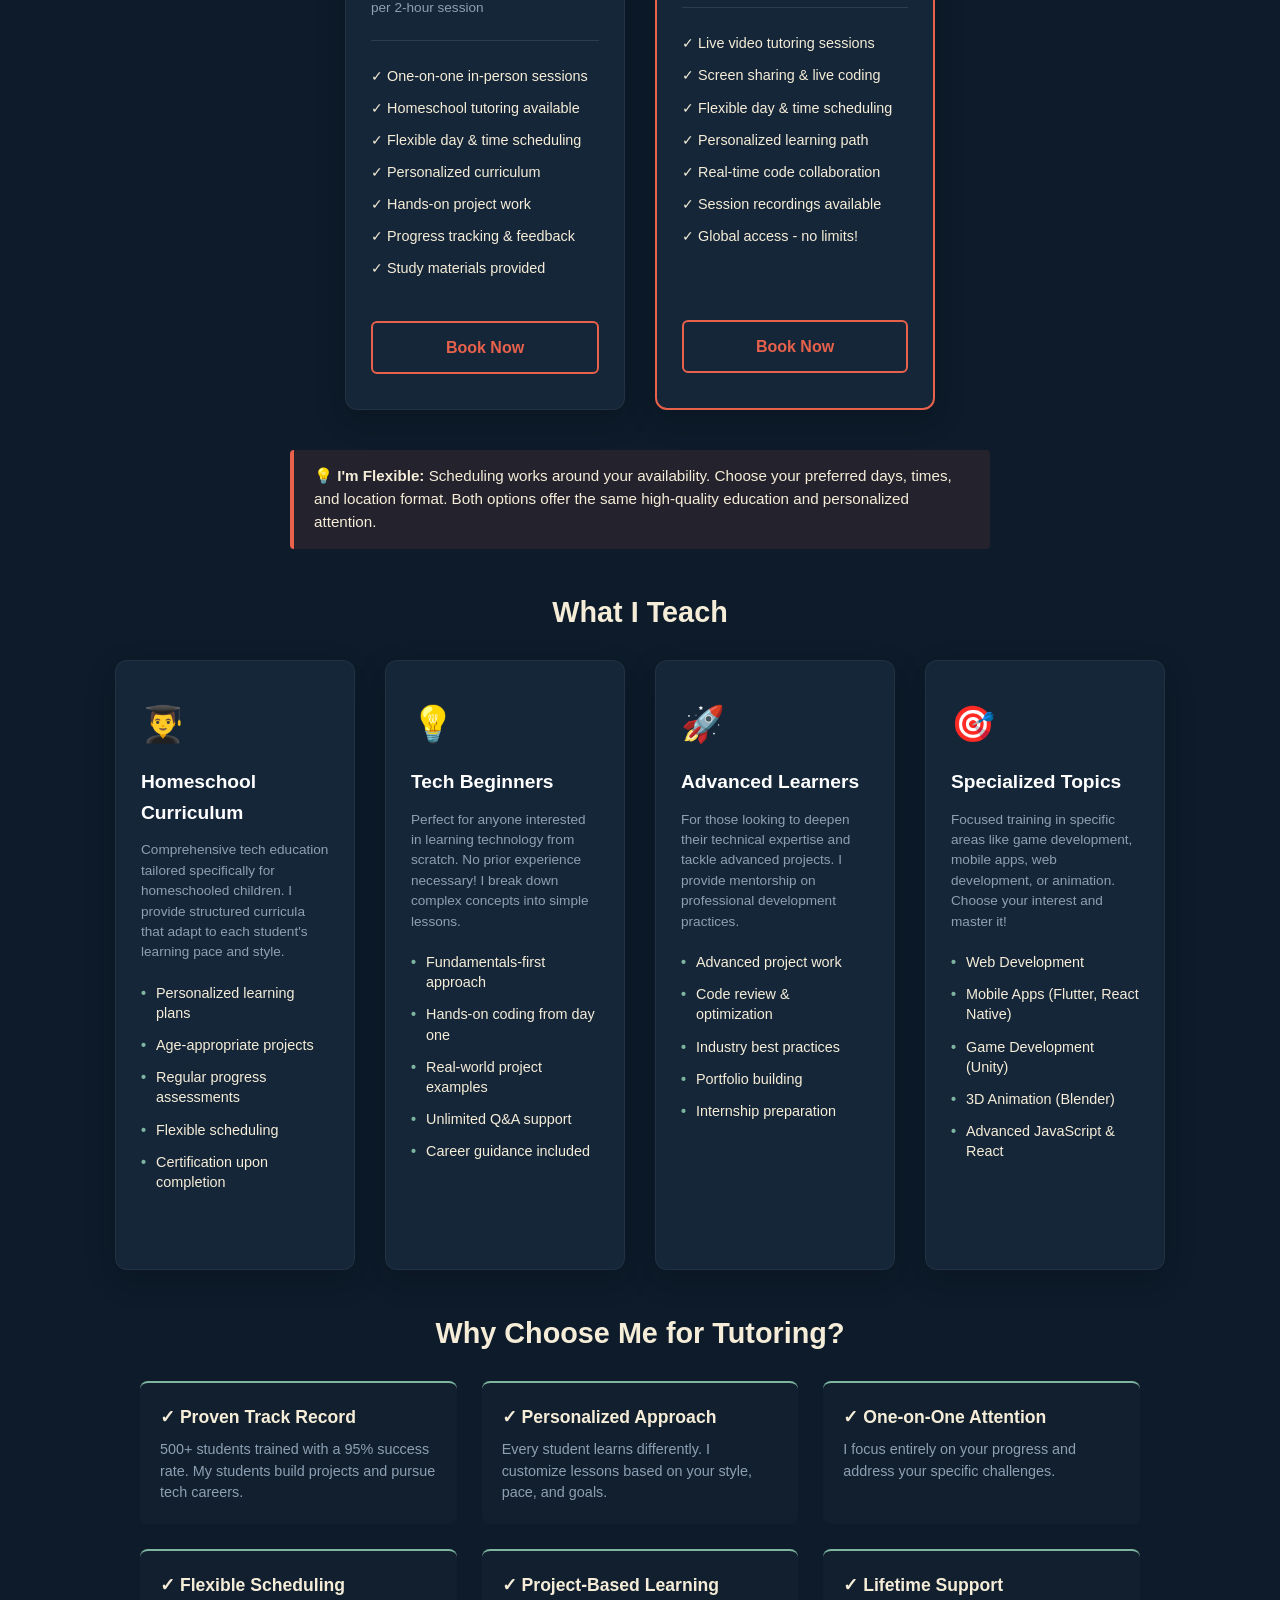
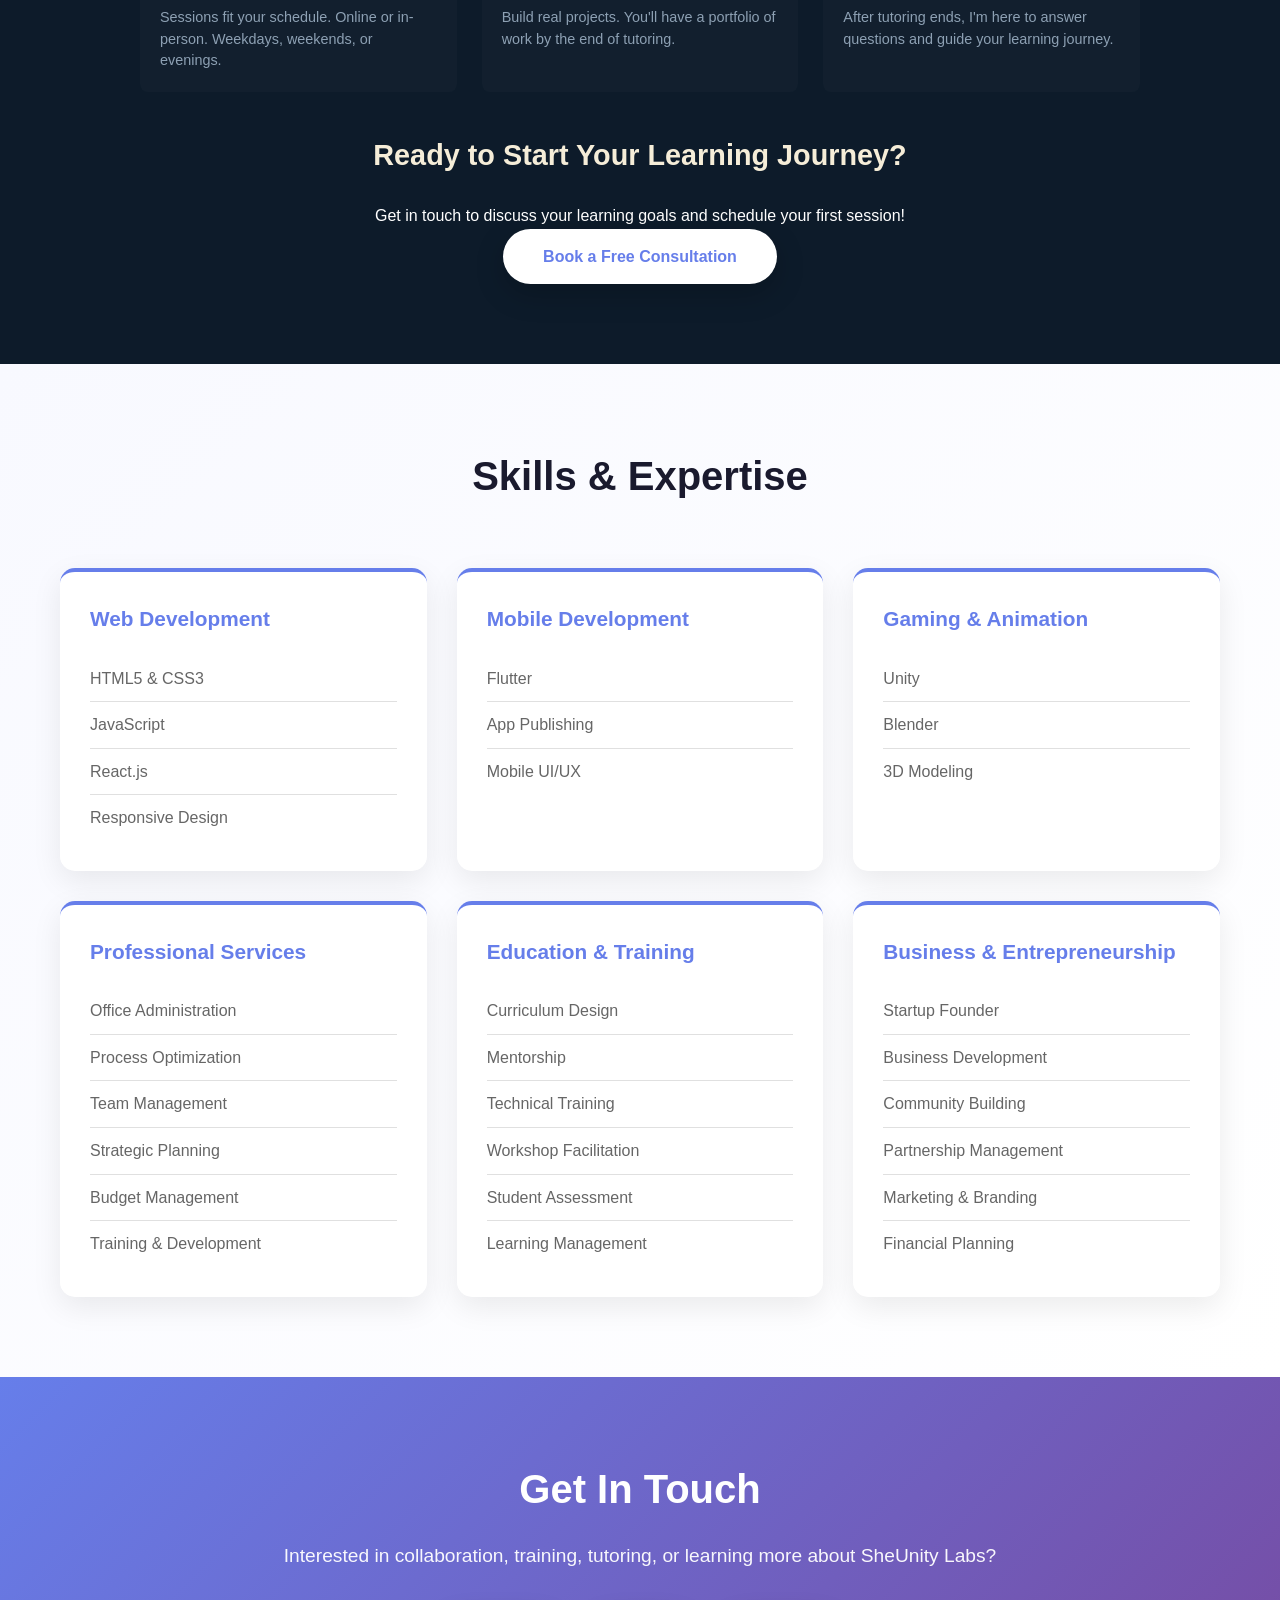
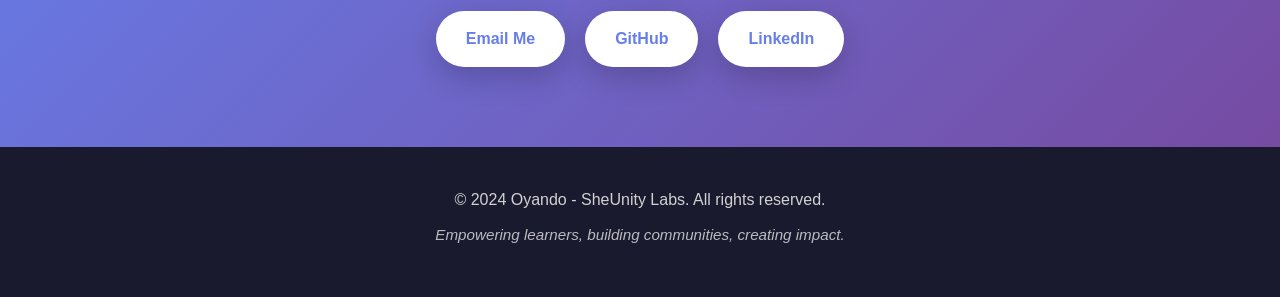
==== commit de3df21e: "Fix script file name path for Vercel deployment" ====
--- a/index.html
+++ b/index.html
@@ -433,11 +433,8 @@
                     <h3>Web Development</h3>
                     <ul>
                         <li>HTML5 & CSS3</li>
-                        <li>JavaScript (ES6+)</li>
+                        <li>JavaScript </li>
                         <li>React.js</li>
-                        <li>Vue.js</li>
-                        <li>Node.js</li>
-                        <li>MongoDB</li>
                         <li>Responsive Design</li>
                     </ul>
                 </div>
@@ -446,9 +443,6 @@
                     <h3>Mobile Development</h3>
                     <ul>
                         <li>Flutter</li>
-                        <li>React Native</li>
-                        <li>Dart</li>
-                        <li>Firebase</li>
                         <li>App Publishing</li>
                         <li>Mobile UI/UX</li>
                     </ul>
@@ -458,11 +452,8 @@
                     <h3>Gaming & Animation</h3>
                     <ul>
                         <li>Unity</li>
-                        <li>C#</li>
                         <li>Blender</li>
                         <li>3D Modeling</li>
-                        <li>GSAP</li>
-                        <li>Three.js</li>
                     </ul>
                 </div>
 
@@ -526,6 +517,6 @@
         </div>
     </footer>
 
-    <script src="script.js"></script>
+    <script src="todo-script.js"></script>
 </body>
 </html>
--- a/style.css
+++ b/style.css
@@ -684,4 +684,223 @@
 
 .mt-40 {
     margin-top: 40px;
-}
+
+}
+/* ==========================================================================
+   PREMIUM TUTORING & MENTORSHIP SECTION
+   ========================================================================== */
+
+.tutoring {
+    padding: 80px 20px;
+    background-color: var(--navy, #0D1B2A);
+    color: var(--white, #FFFFFF);
+    text-align: center;
+}
+
+.tutoring h2 {
+    font-family: 'Playfair Display', serif;
+    font-size: 2.5rem;
+    margin-bottom: 10px;
+    color: var(--white, #FFFFFF);
+}
+
+.section-intro {
+    color: var(--muted, #8DA0B3);
+    font-size: 1.1rem;
+    max-width: 700px;
+    margin: 0 auto 50px auto;
+}
+
+.tutoring h3 {
+    font-size: 1.8rem;
+    margin: 40px 0 25px 0;
+    color: var(--cream, #F5EDD8);
+}
+
+/* --- Responsive Grids --- */
+.pricing-grid, .tutoring-grid {
+    display: flex;
+    justify-content: center;
+    gap: 30px;
+    flex-wrap: wrap;
+    max-width: 1100px;
+    margin: 0 auto;
+}
+
+/* --- Cards Shared Base Layout --- */
+.pricing-card, .tutoring-card {
+    background-color: var(--card-bg, #162639);
+    border: 1px solid rgba(255, 255, 255, 0.05);
+    border-radius: 12px;
+    padding: 35px 25px;
+    width: 280px;
+    text-align: left;
+    box-shadow: 0 10px 30px rgba(0, 0, 0, 0.2);
+    display: flex;
+    flex-direction: column;
+    transition: transform 0.3s ease, border-color 0.3s ease;
+}
+
+.pricing-card:hover, .tutoring-card:hover {
+    transform: translateY(-5px);
+}
+
+/* Highlight the Online Card with your Coral Color */
+.pricing-card.online {
+    border: 2px solid var(--coral, #E8614B);
+    position: relative;
+}
+
+/* --- Pricing Specific elements --- */
+.pricing-header h4 {
+    font-size: 1.3rem;
+    margin: 0 0 5px 0;
+    color: var(--white, #FFFFFF);
+}
+
+.location {
+    color: var(--muted, #8DA0B3);
+    font-size: 0.85rem;
+    margin: 0 0 20px 0;
+}
+
+.price-display {
+    margin-bottom: 25px;
+    padding-bottom: 20px;
+    border-bottom: 1px solid rgba(255, 255, 255, 0.1);
+}
+
+.amount {
+    font-size: 2rem;
+    font-weight: bold;
+    color: var(--coral, #E8614B);
+    display: block;
+}
+
+.duration {
+    font-size: 0.85rem;
+    color: var(--muted, #8DA0B3);
+}
+
+/* Bullet item list formatting */
+.pricing-features, .tutoring-card ul {
+    list-style: none;
+    padding: 0;
+    margin: 0 0 30px 0;
+    flex-grow: 1; /* Keeps buttons level at the base */
+}
+
+.pricing-features li, .tutoring-card li {
+    font-size: 0.9rem;
+    margin-bottom: 12px;
+    color: var(--cream, #F5EDD8);
+    line-height: 1.4;
+}
+
+/* Booking Buttons */
+.pricing-btn {
+    display: block;
+    text-align: center;
+    background-color: transparent;
+    color: var(--coral, #E8614B);
+    border: 2px solid var(--coral, #E8614B);
+    padding: 12px;
+    border-radius: 6px;
+    text-decoration: none;
+    font-weight: bold;
+    transition: all 0.3s ease;
+}
+
+.pricing-btn:hover {
+    background-color: var(--coral, #E8614B);
+    color: var(--navy, #0D1B2A);
+}
+
+/* --- Flexibility Banner --- */
+.flexibility-note {
+    max-width: 700px;
+    margin: 40px auto 20px auto;
+    background: rgba(232, 97, 75, 0.1); /* Subtle coral transparency */
+    border-left: 4px solid var(--coral, #E8614B);
+    padding: 15px 20px;
+    border-radius: 4px;
+    text-align: left;
+}
+
+.flexibility-note p {
+    margin: 0;
+    font-size: 0.95rem;
+    color: var(--cream, #F5EDD8);
+    line-height: 1.5;
+}
+
+/* --- What I Teach Cards --- */
+.tutoring-types .tutoring-grid {
+    max-width: 1200px;
+}
+
+.tutoring-types .tutoring-card {
+    width: 240px; /* Slightly narrower to fit 4 across */
+}
+
+.tutoring-icon {
+    font-size: 2.2rem;
+    margin-bottom: 15px;
+}
+
+.tutoring-card h4 {
+    font-size: 1.2rem;
+    margin: 0 0 12px 0;
+    color: var(--white, #FFFFFF);
+}
+
+.tutoring-card p {
+    font-size: 0.85rem;
+    color: var(--muted, #8DA0B3);
+    line-height: 1.5;
+    margin: 0 0 20px 0;
+}
+
+/* Subtle styling for technical items lists */
+.tutoring-card ul li {
+    position: relative;
+    padding-left: 15px;
+}
+
+.tutoring-card ul li::before {
+    content: "•";
+    color: var(--sage, #7DB5A0);
+    position: absolute;
+    left: 0;
+    font-weight: bold;
+}
+
+/* --- Why Choose Me Grid --- */
+.details-grid {
+    display: grid;
+    grid-template-columns: repeat(auto-fit, minmax(300px, 1fr));
+    gap: 25px;
+    max-width: 1000px;
+    margin: 0 auto;
+    text-align: left;
+}
+
+.detail-item {
+    background: rgba(255, 255, 255, 0.02);
+    padding: 20px;
+    border-radius: 8px;
+    border-top: 2px solid var(--sage, #7DB5A0);
+}
+
+.detail-item h4 {
+    margin: 0 0 8px 0;
+    color: var(--cream, #F5EDD8);
+    font-size: 1.1rem;
+}
+
+.detail-item p {
+    margin: 0;
+    font-size: 0.9rem;
+    color: var(--muted, #8DA0B3);
+    line-height: 1.5;
+}
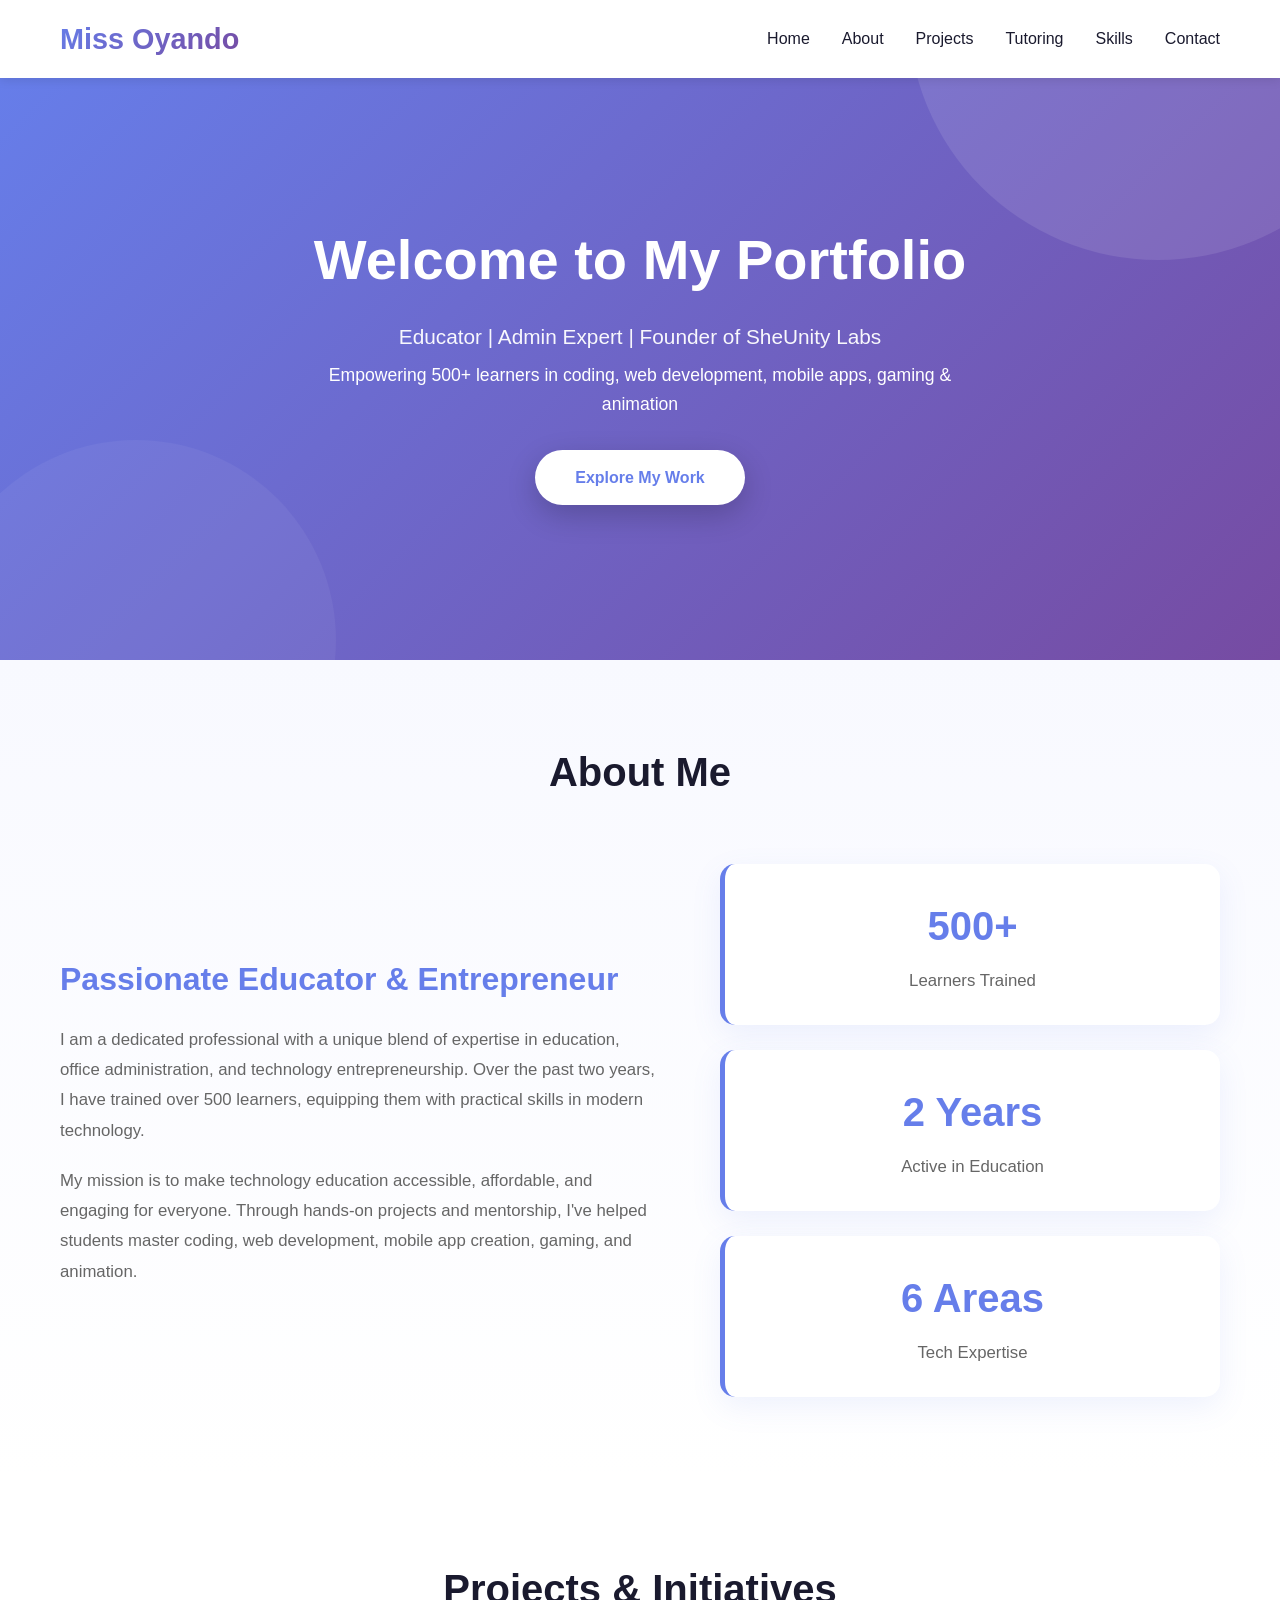
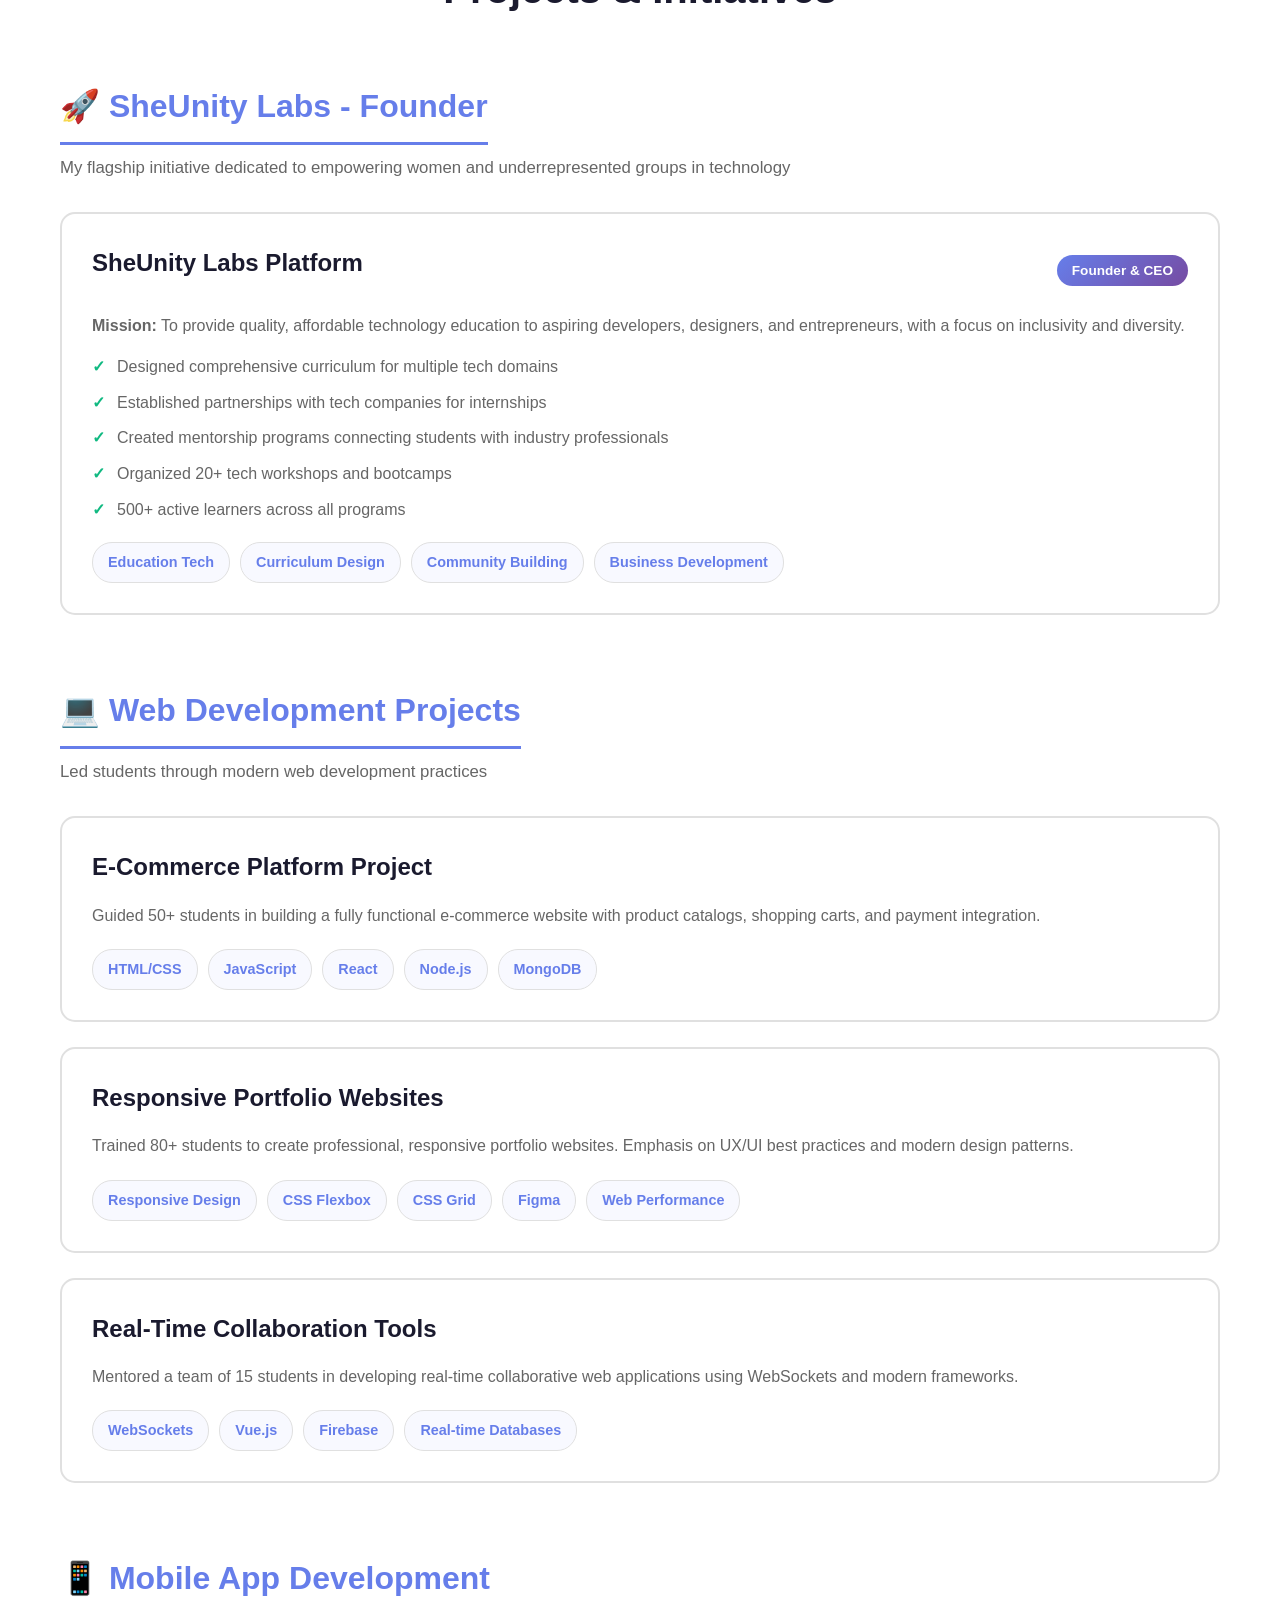
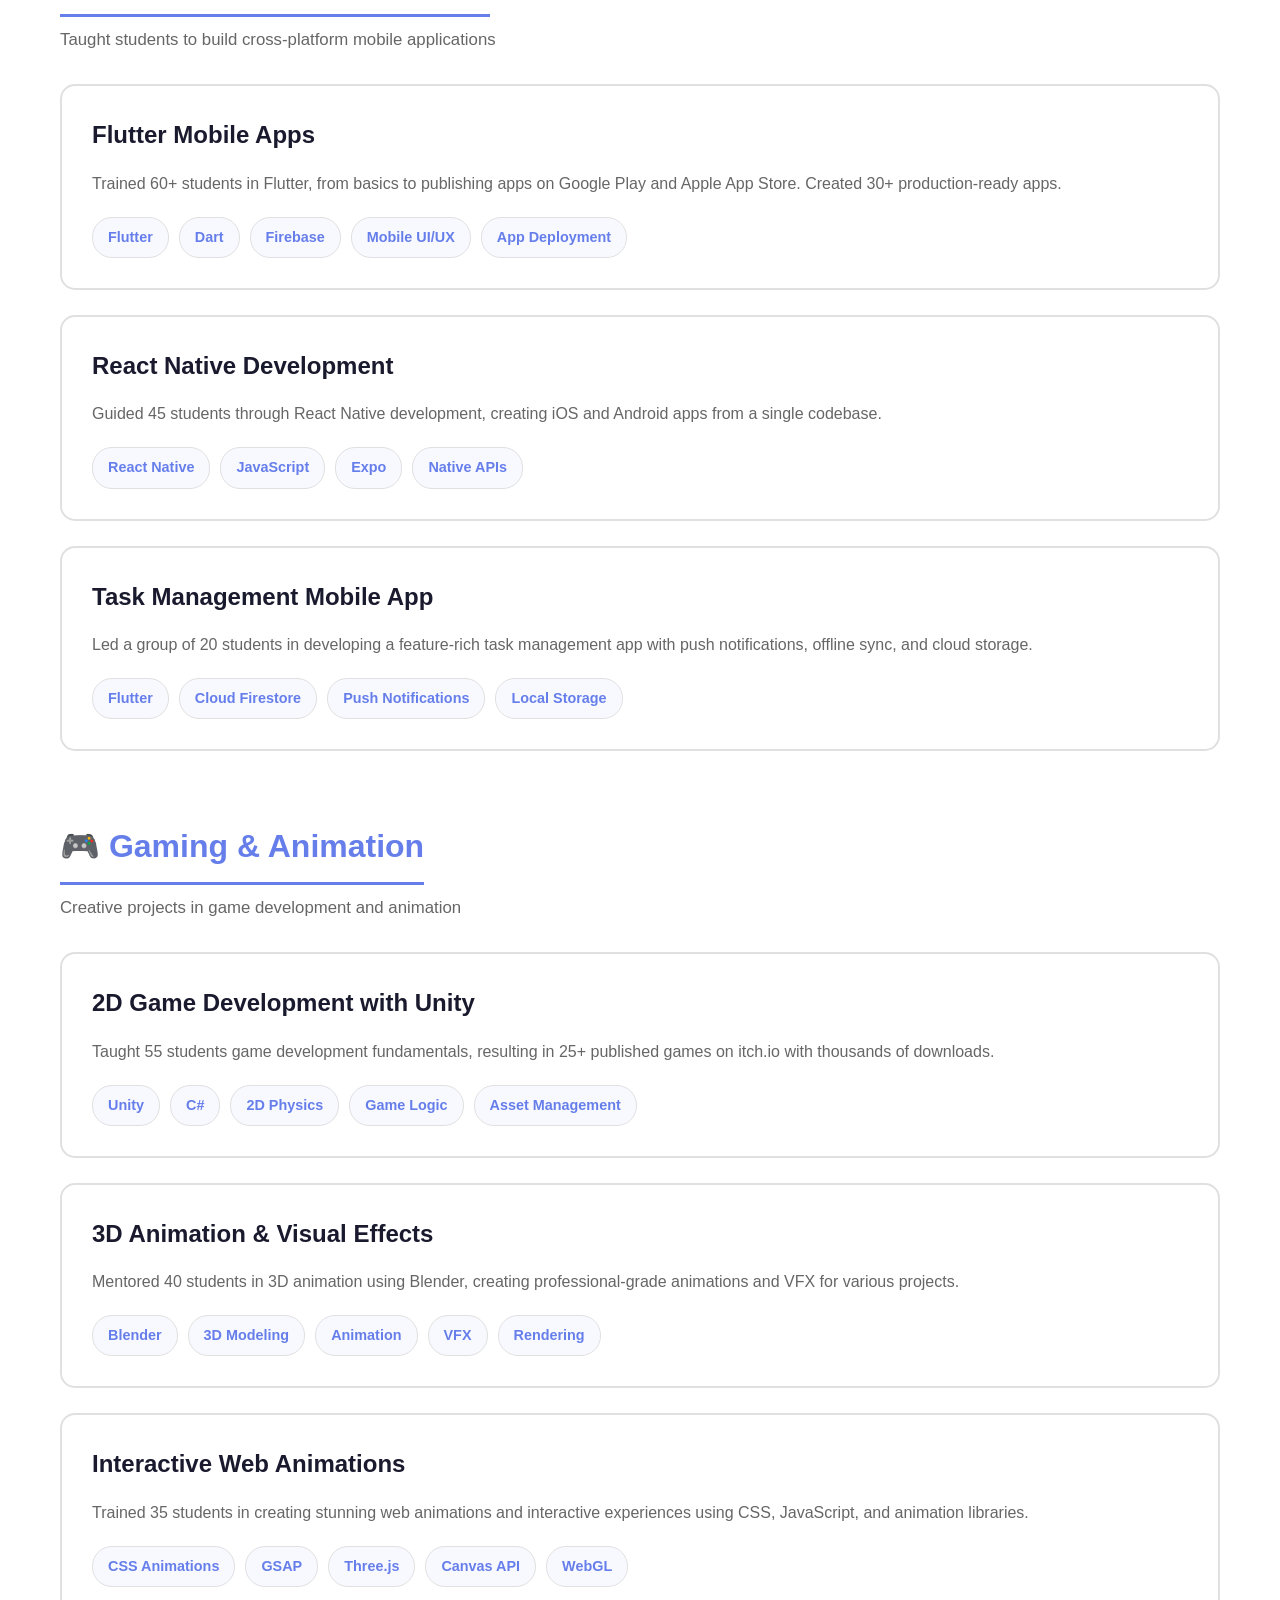
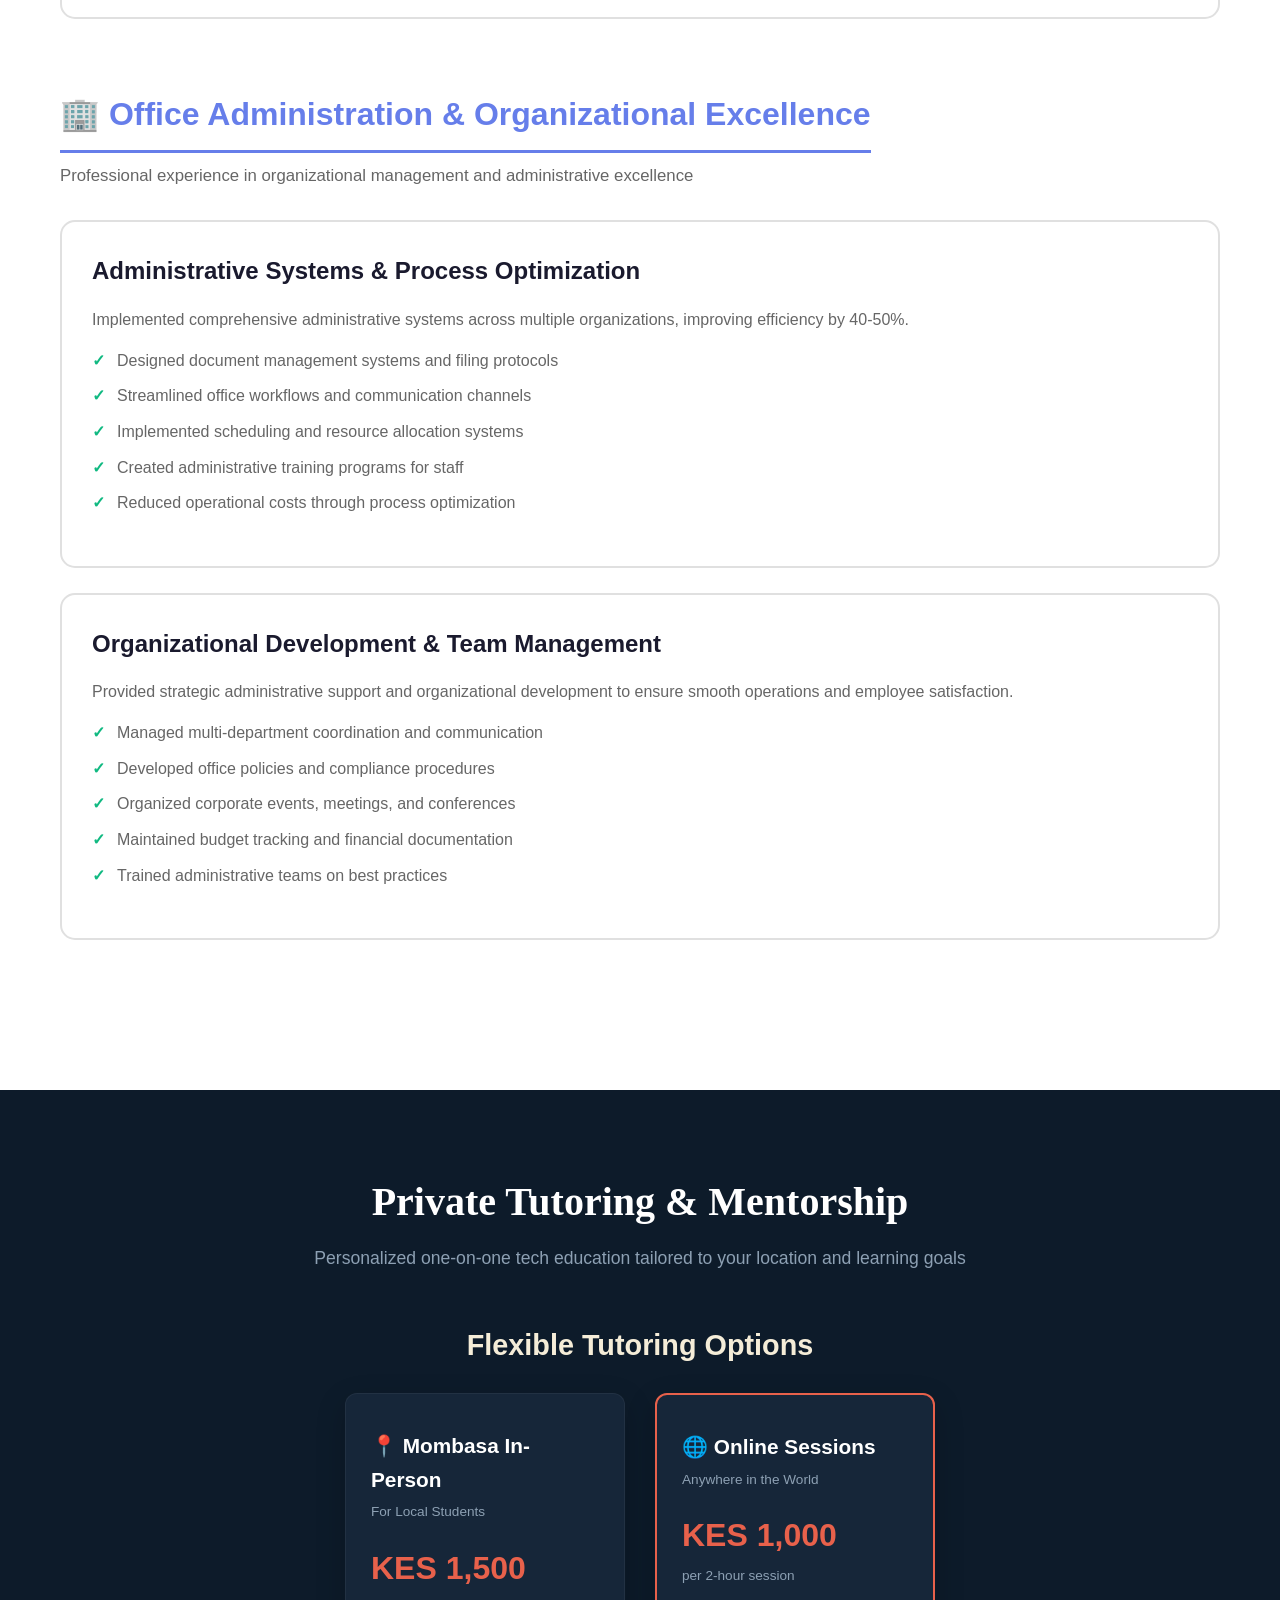
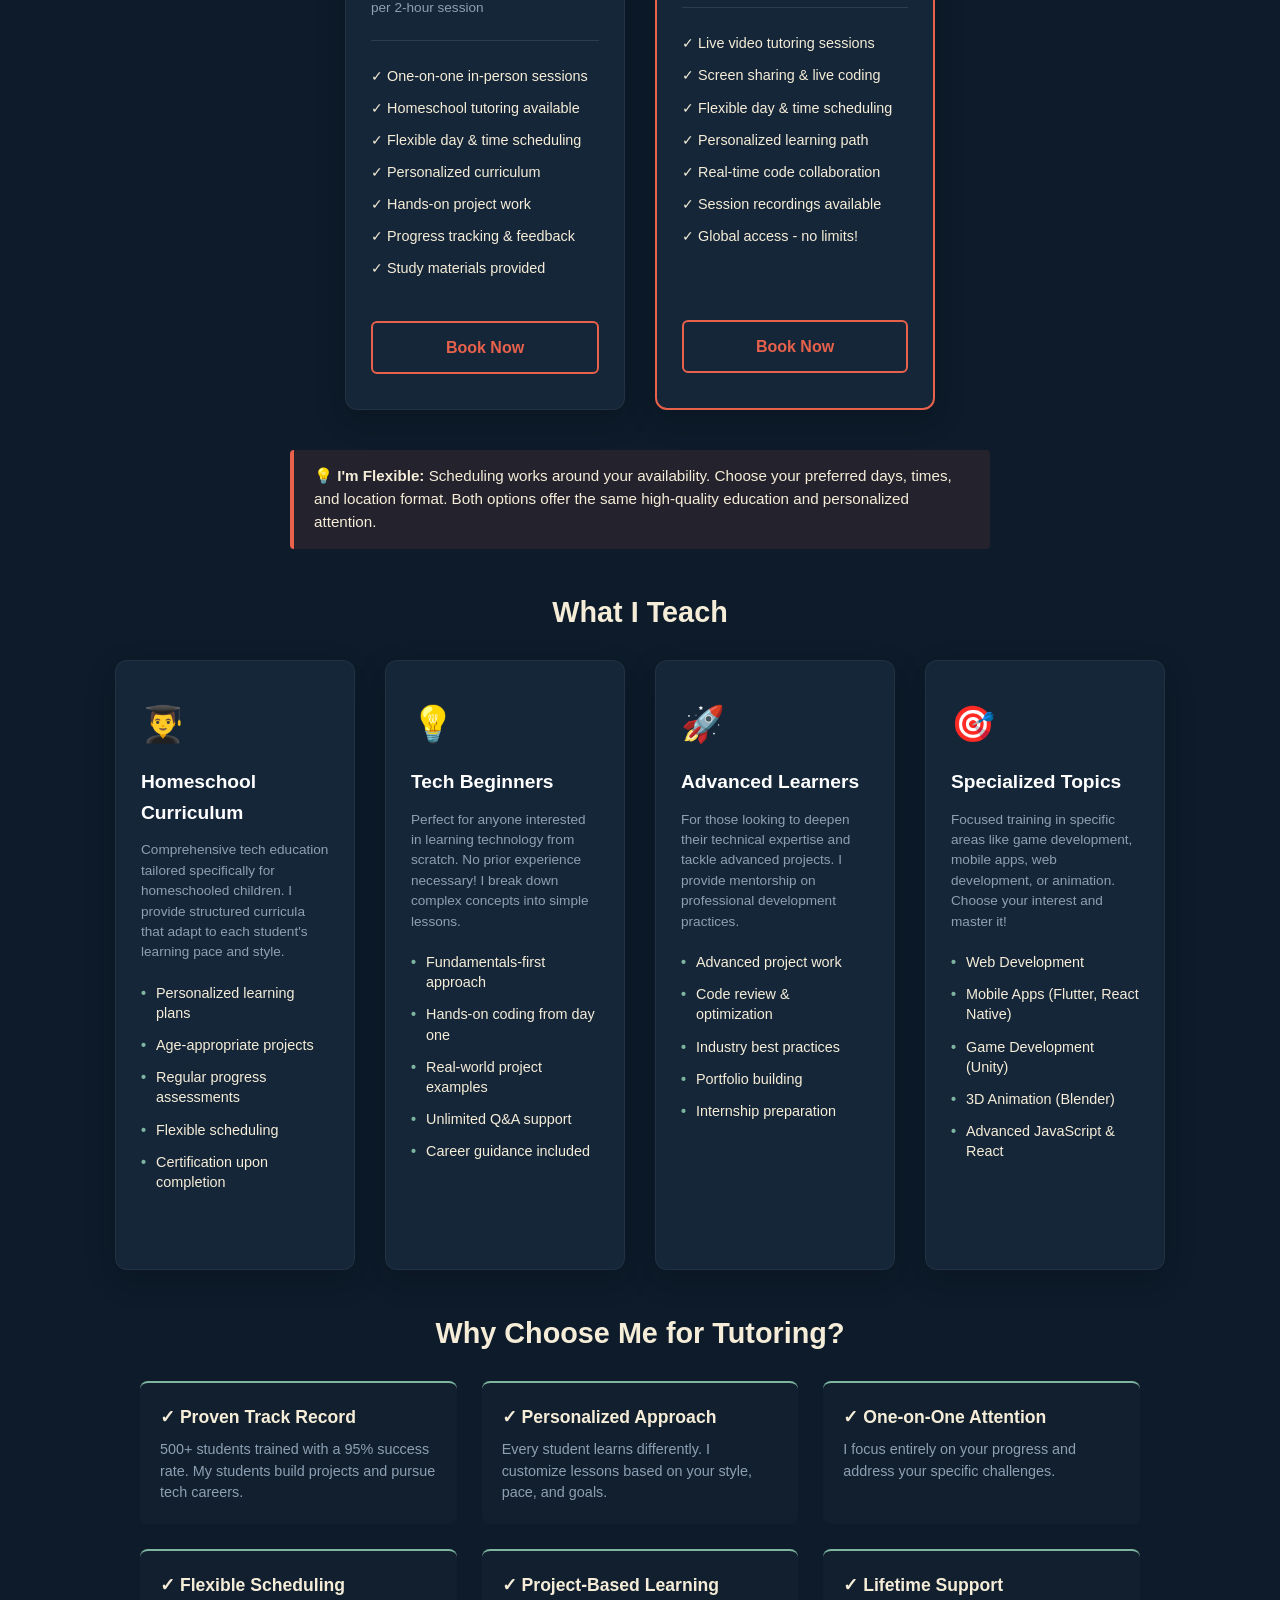
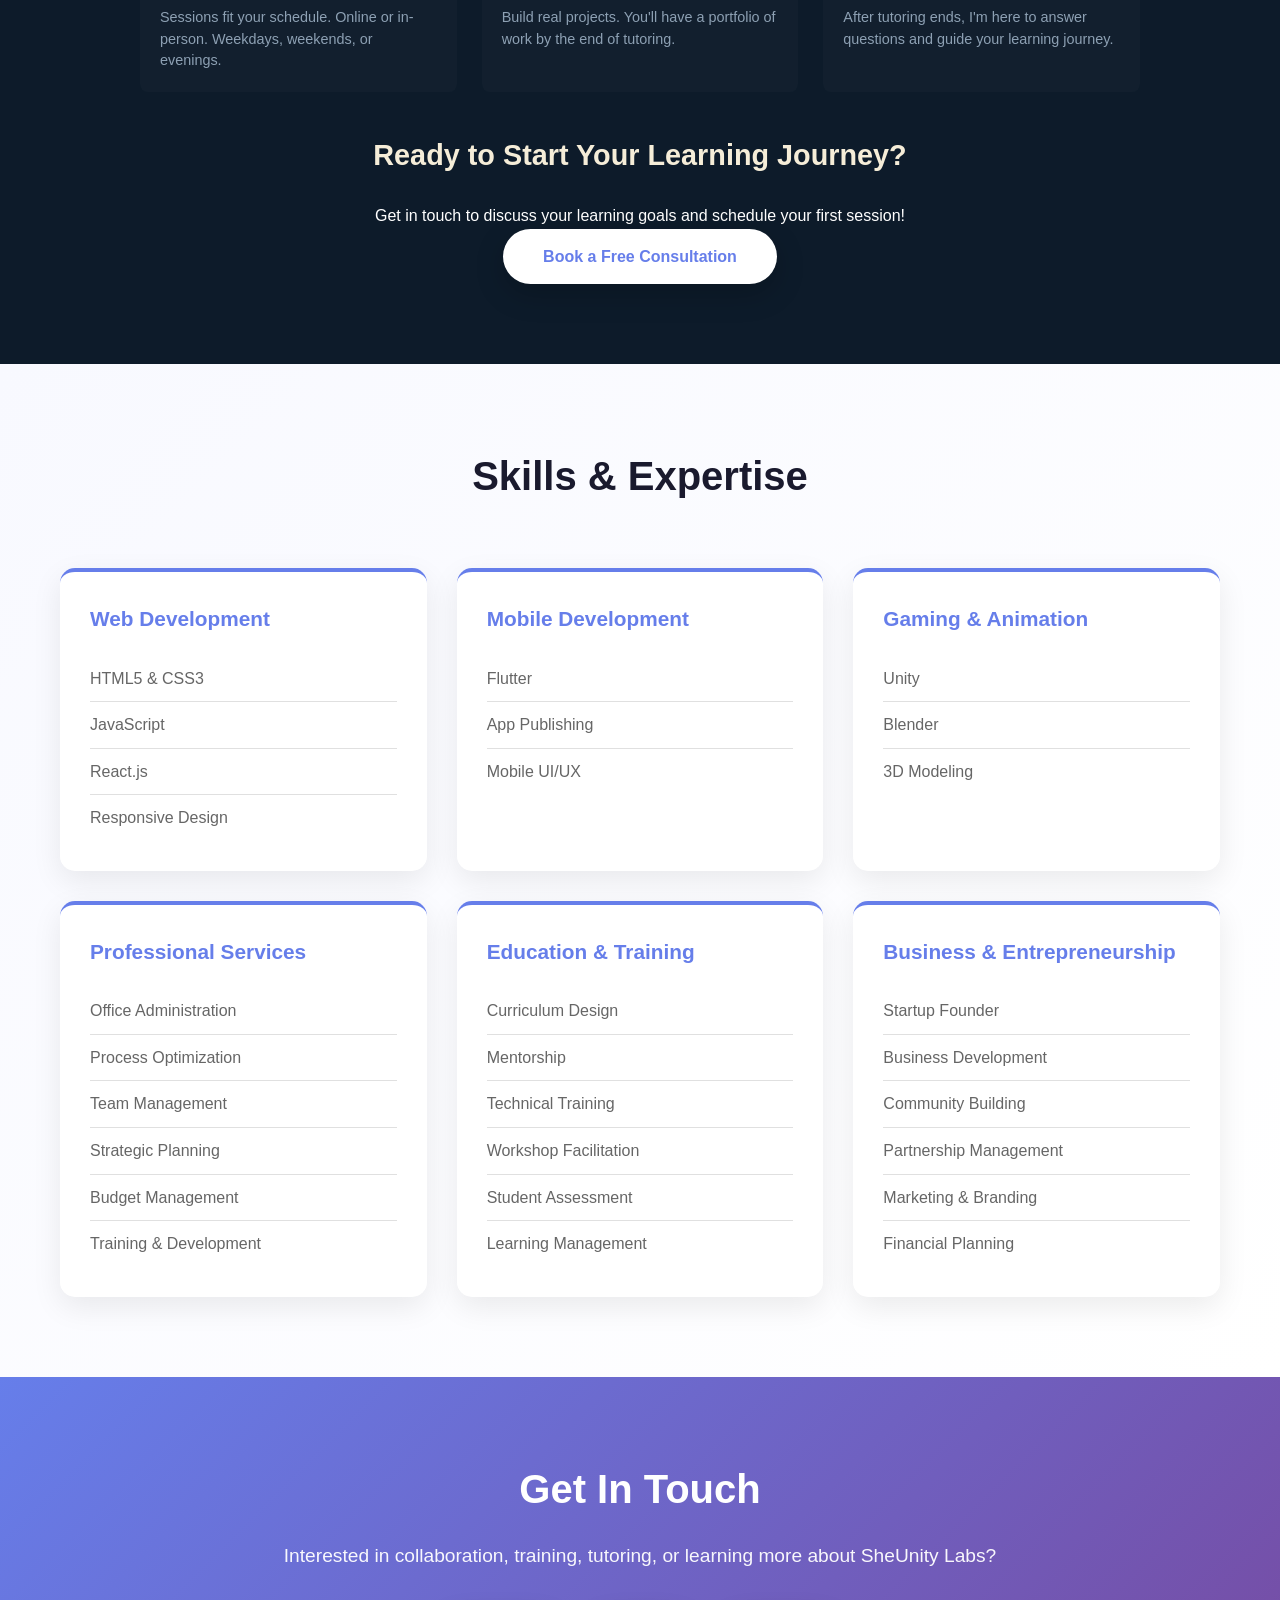
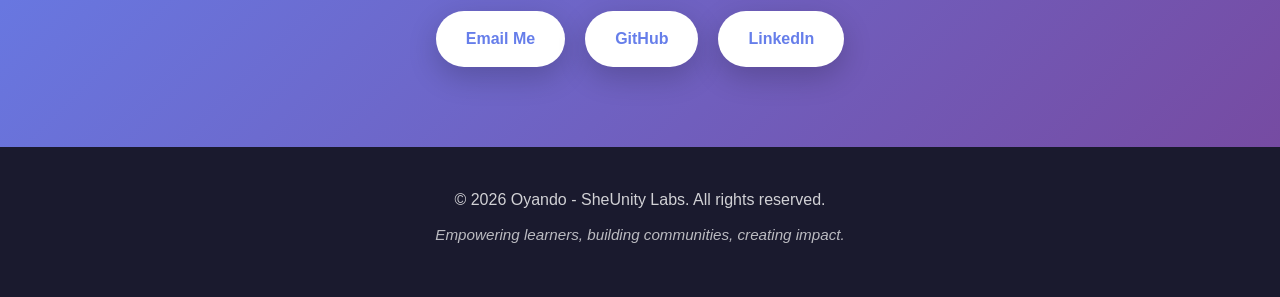
==== commit df080ce9: "Fix script file name path" ====
--- a/index.html
+++ b/index.html
@@ -512,7 +512,7 @@
     <!-- Footer -->
     <footer>
         <div class="container">
-            <p>&copy; 2024 Oyando - SheUnity Labs. All rights reserved.</p>
+            <p>&copy; 2026 Oyando - SheUnity Labs. All rights reserved.</p>
             <p>Empowering learners, building communities, creating impact.</p>
         </div>
     </footer>
@@ -520,3 +520,4 @@
     <script src="todo-script.js"></script>
 </body>
 </html>
+ 
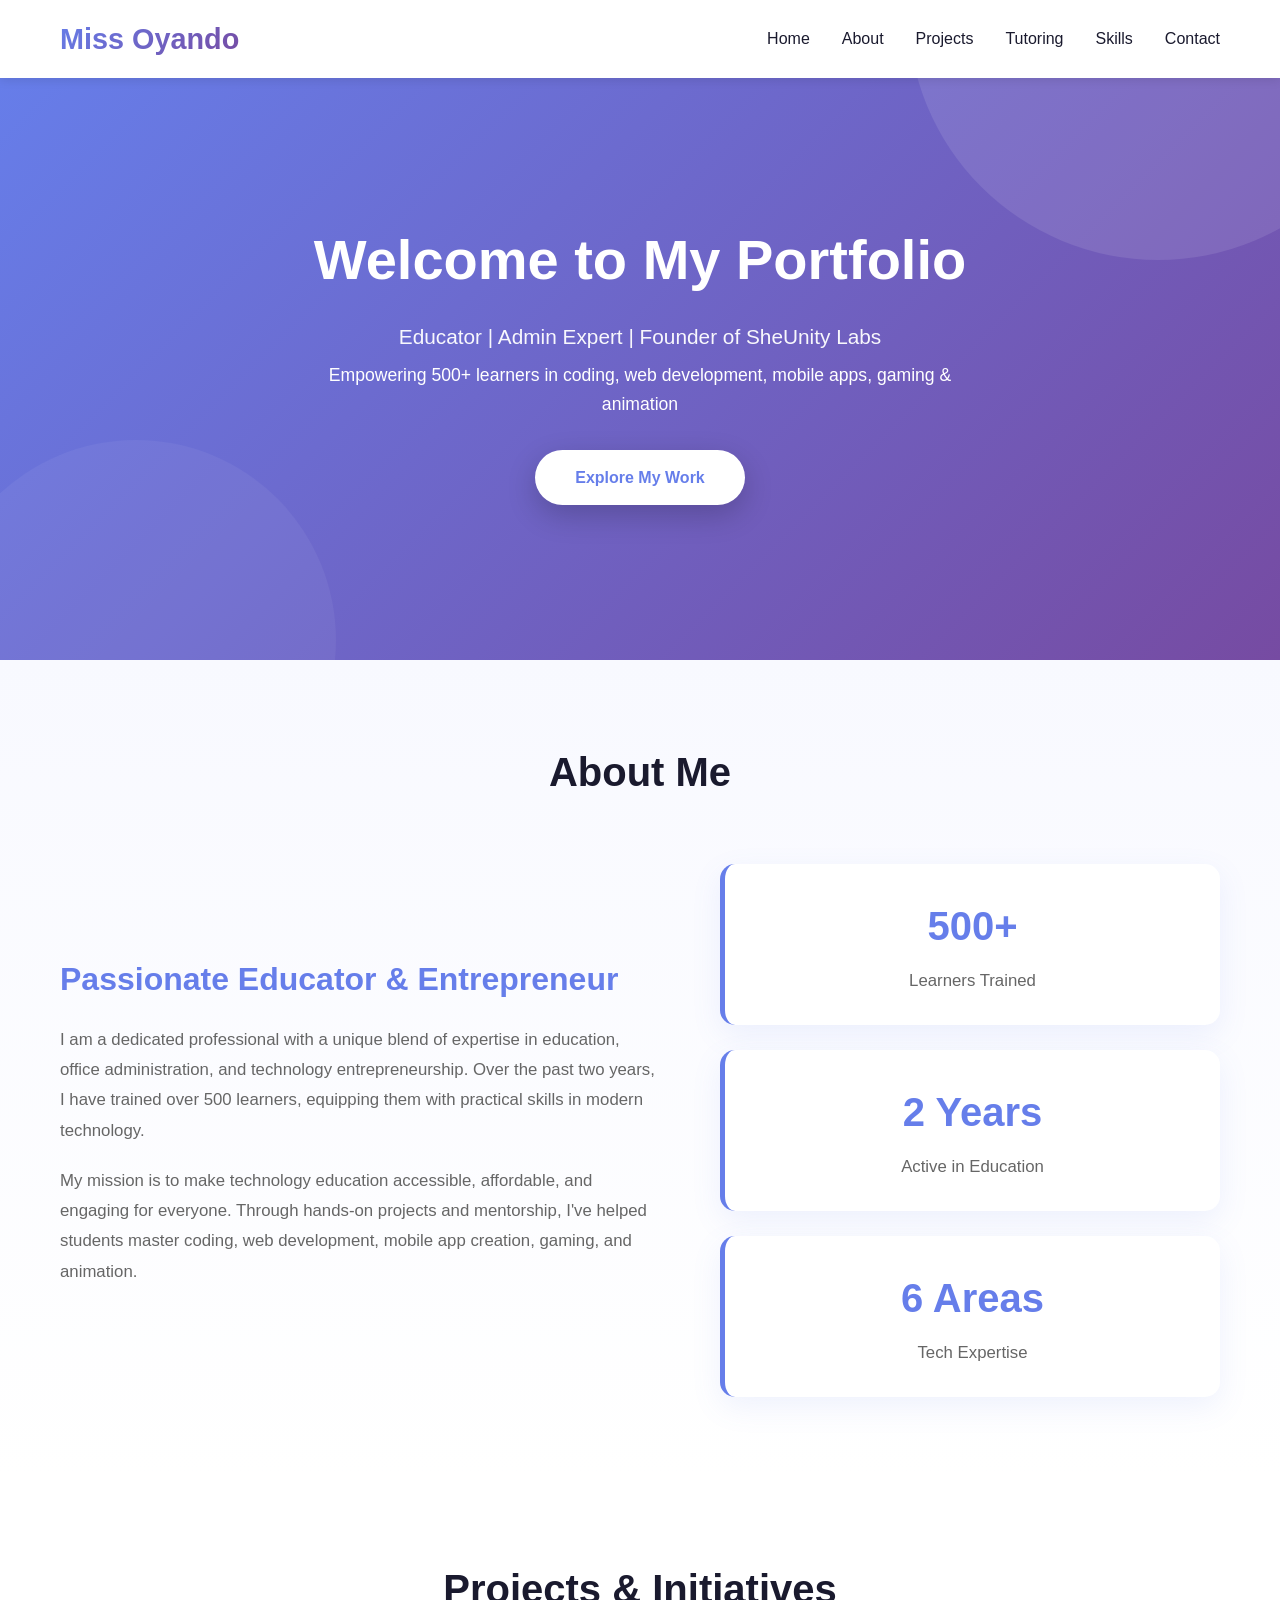
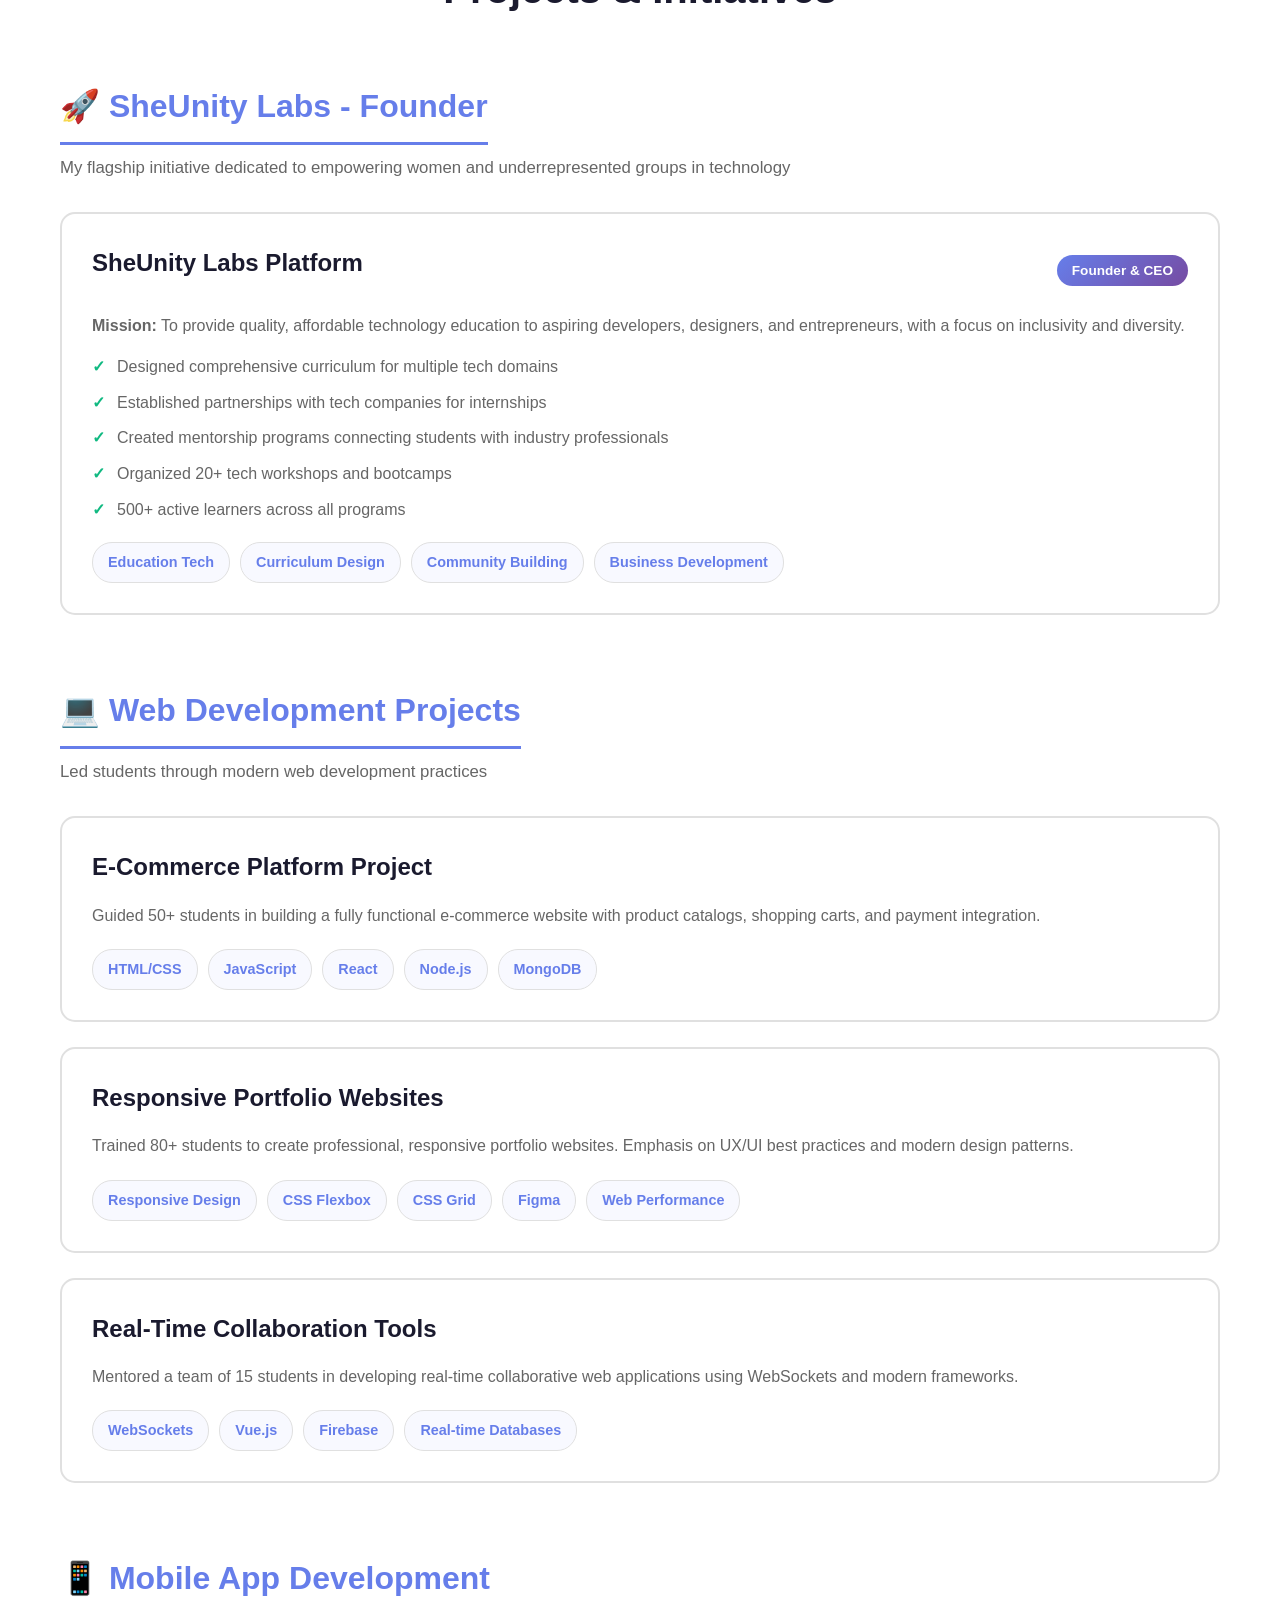
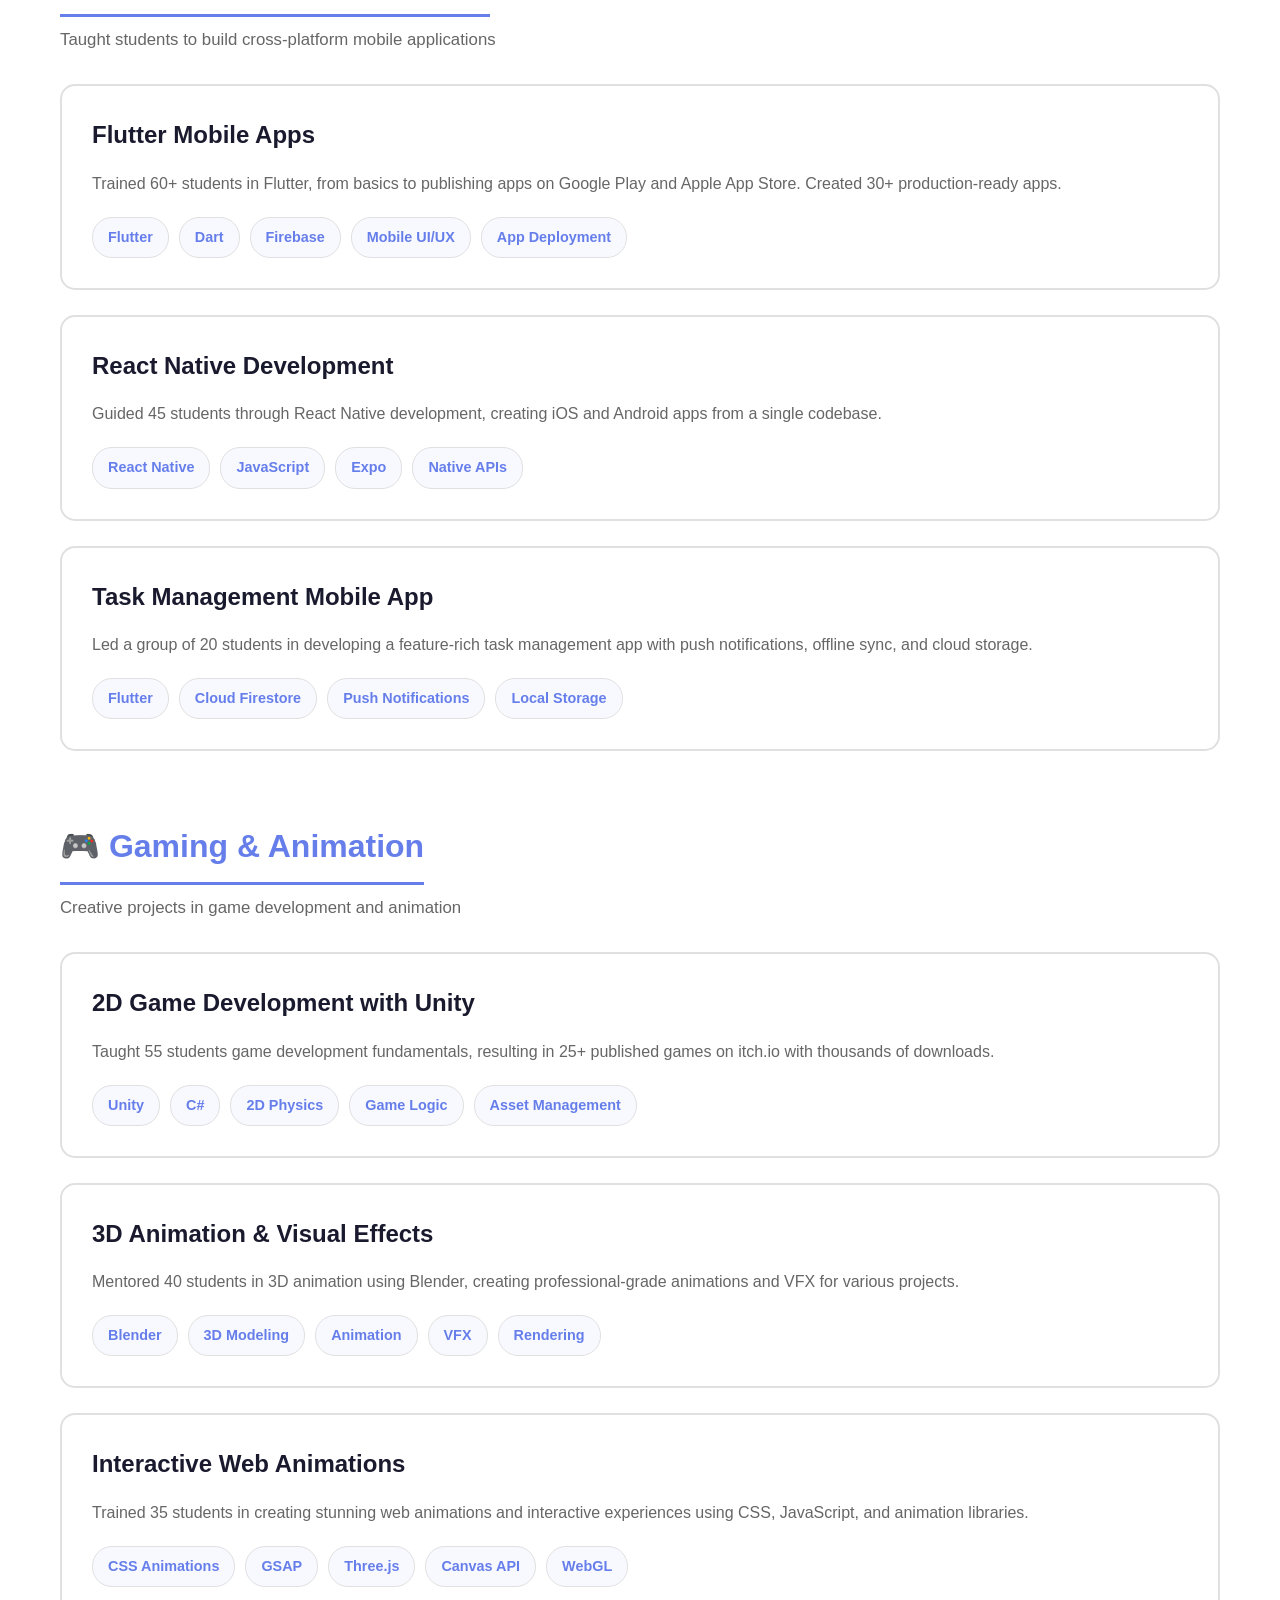
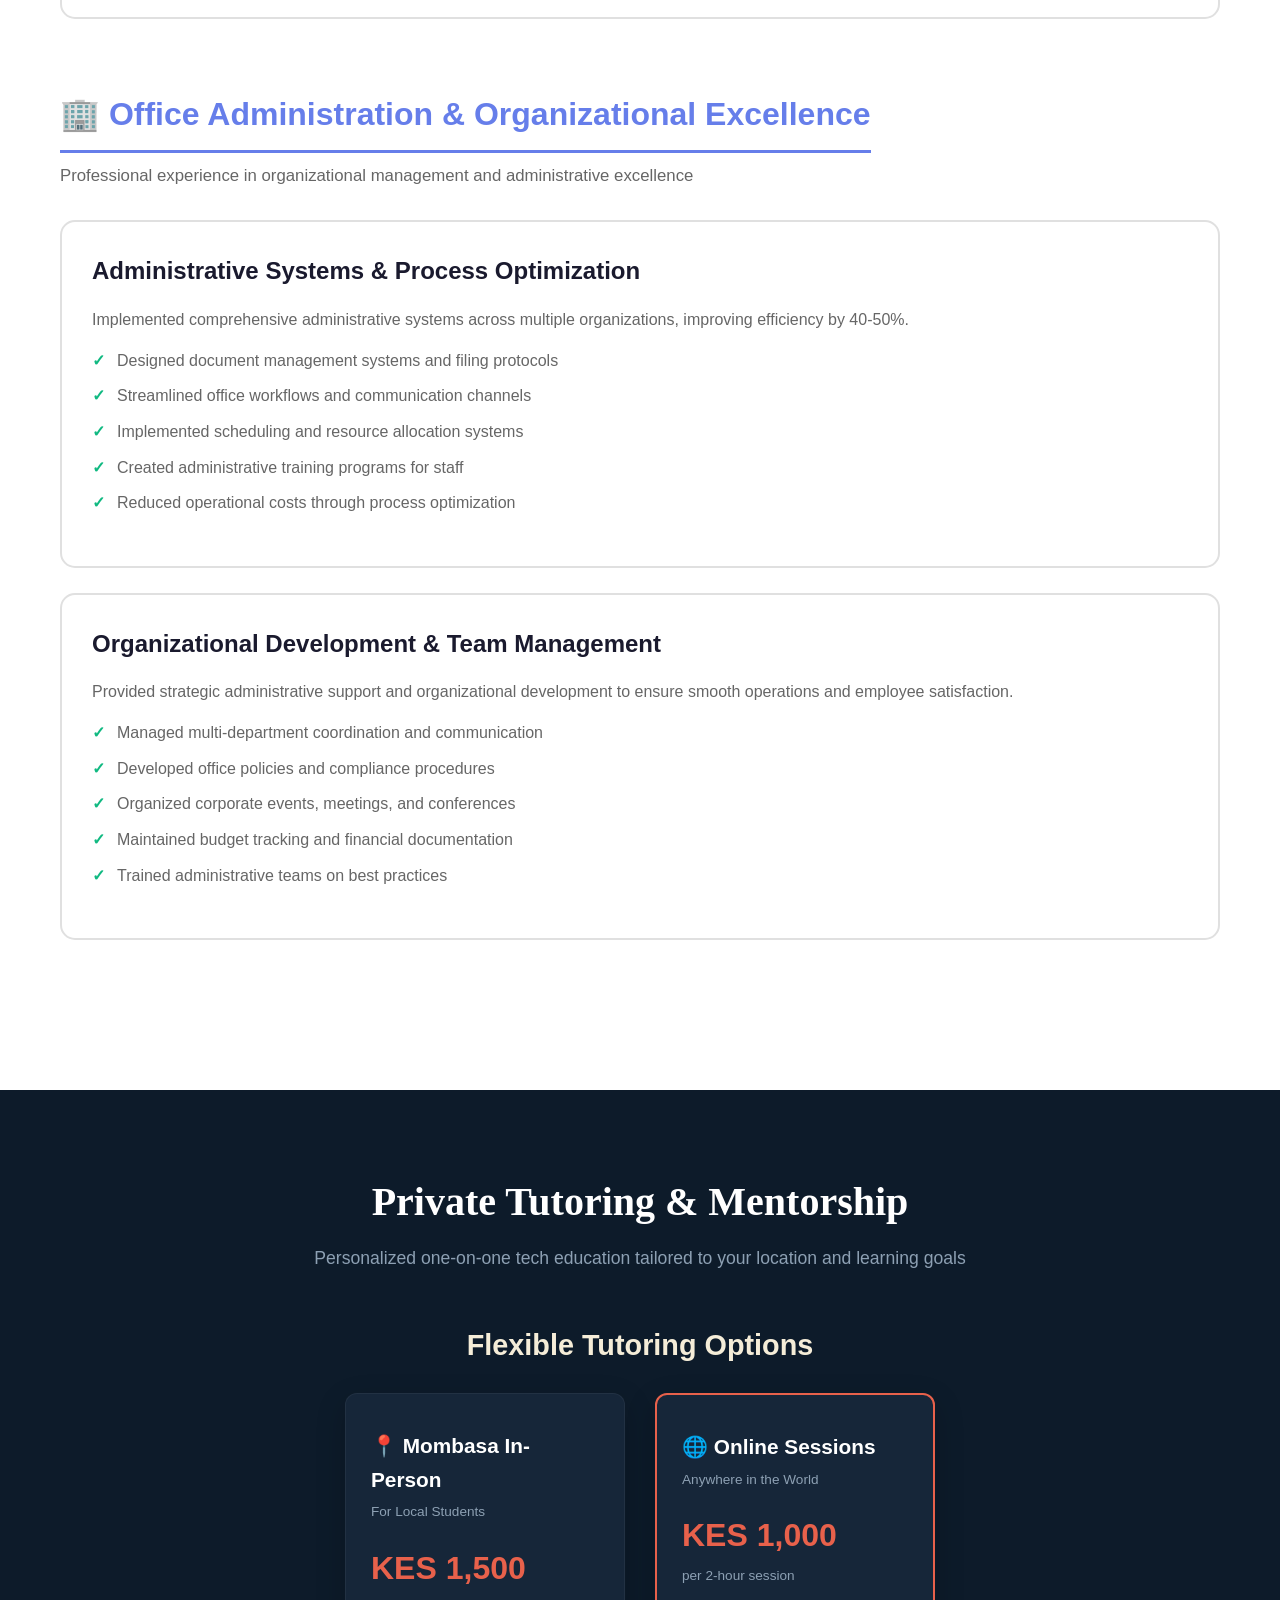
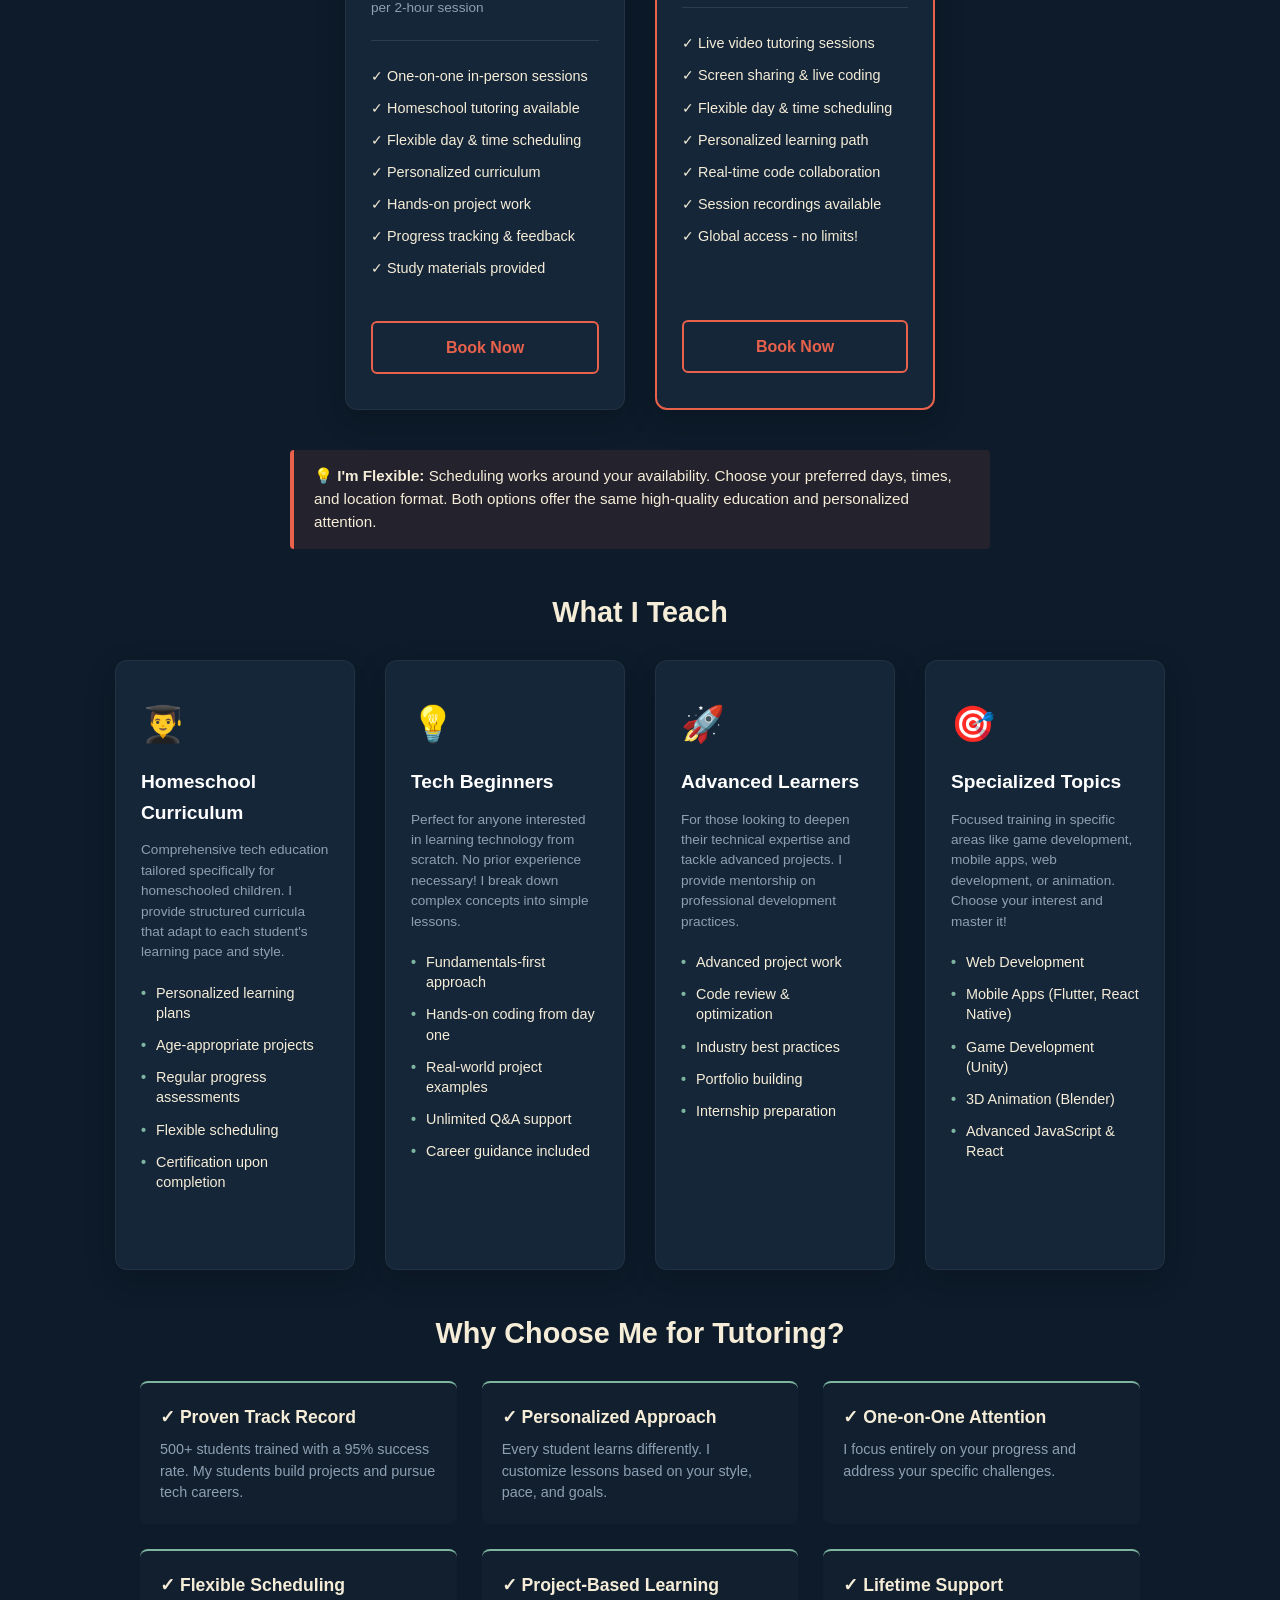
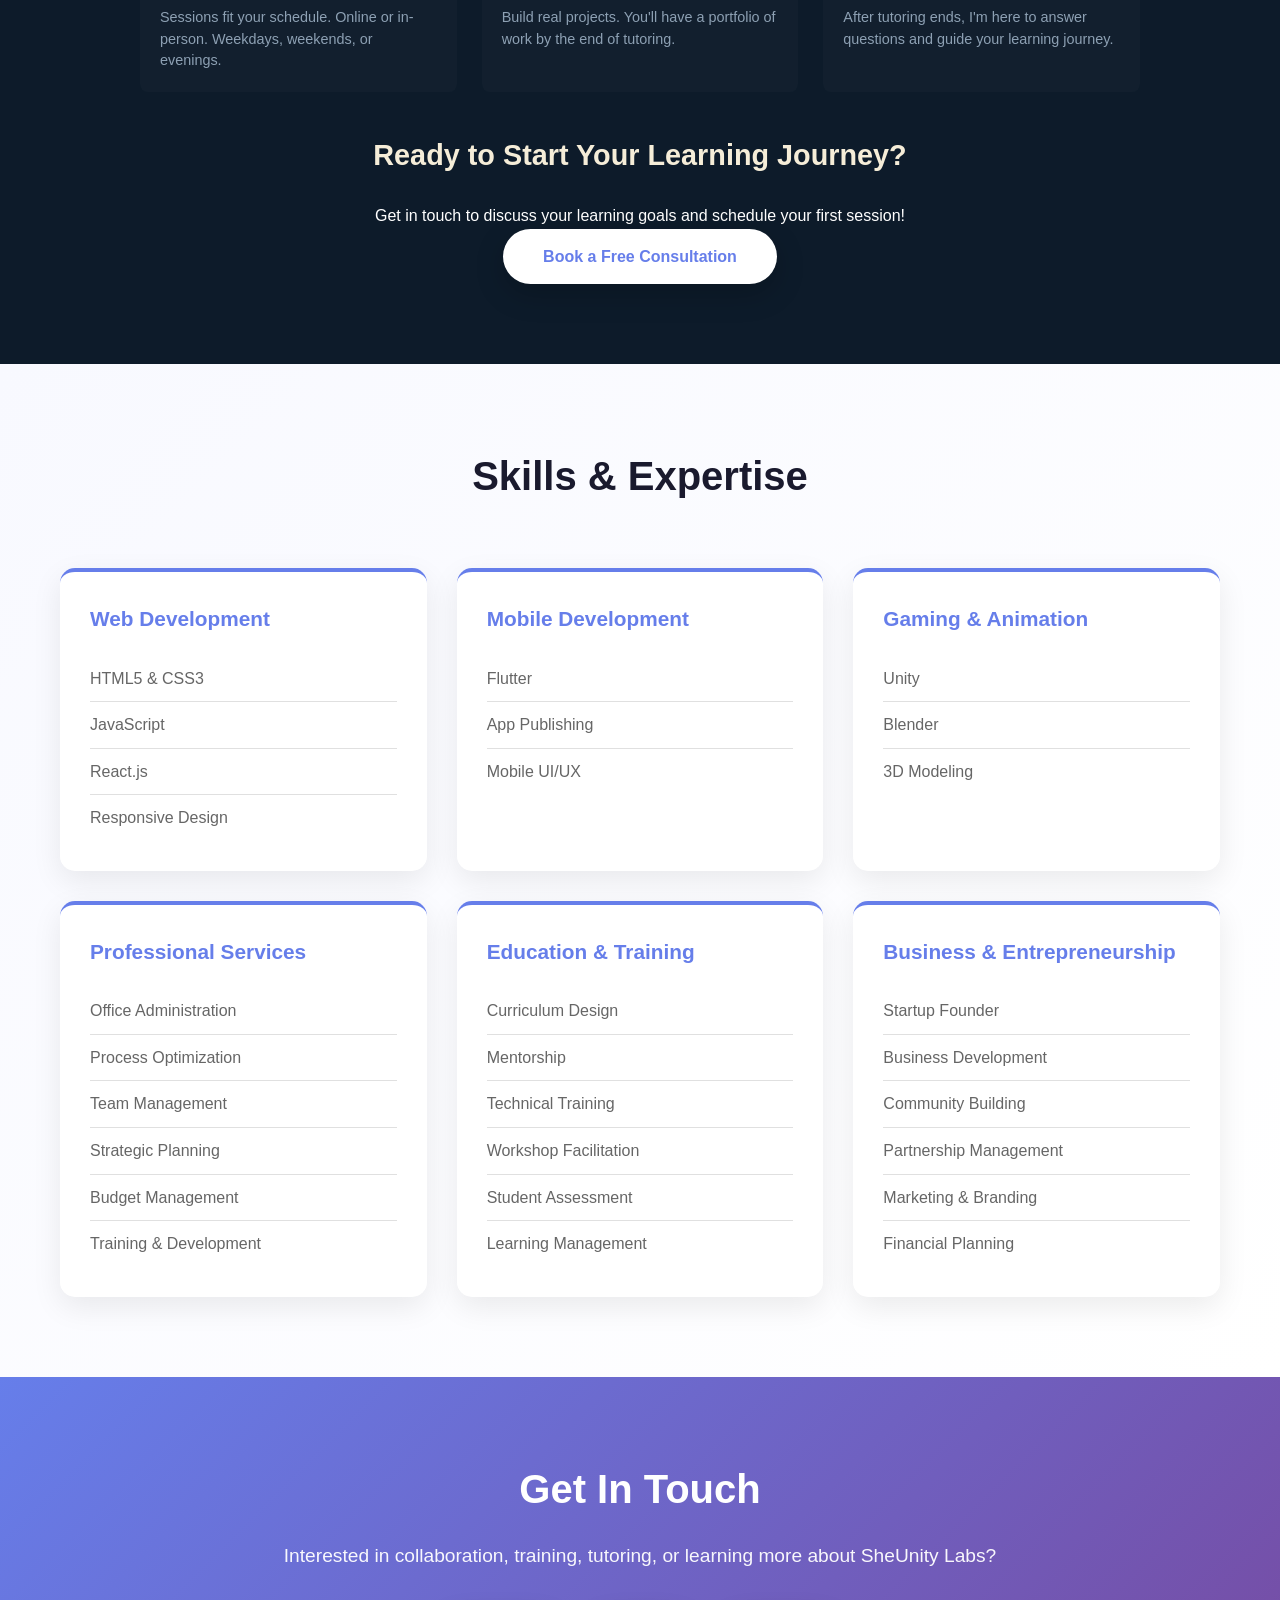
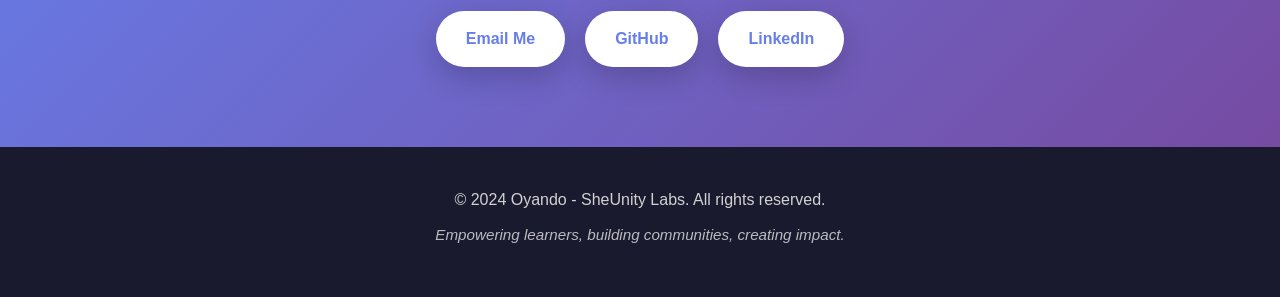
==== commit 01fba61d: "Updated portfolio content and styling" ====
--- a/index.html
+++ b/index.html
@@ -512,12 +512,11 @@
     <!-- Footer -->
     <footer>
         <div class="container">
-            <p>&copy; 2026 Oyando - SheUnity Labs. All rights reserved.</p>
+            <p>&copy; 2024 Oyando - SheUnity Labs. All rights reserved.</p>
             <p>Empowering learners, building communities, creating impact.</p>
         </div>
     </footer>
 
     <script src="todo-script.js"></script>
 </body>
-</html>
- +</html>
